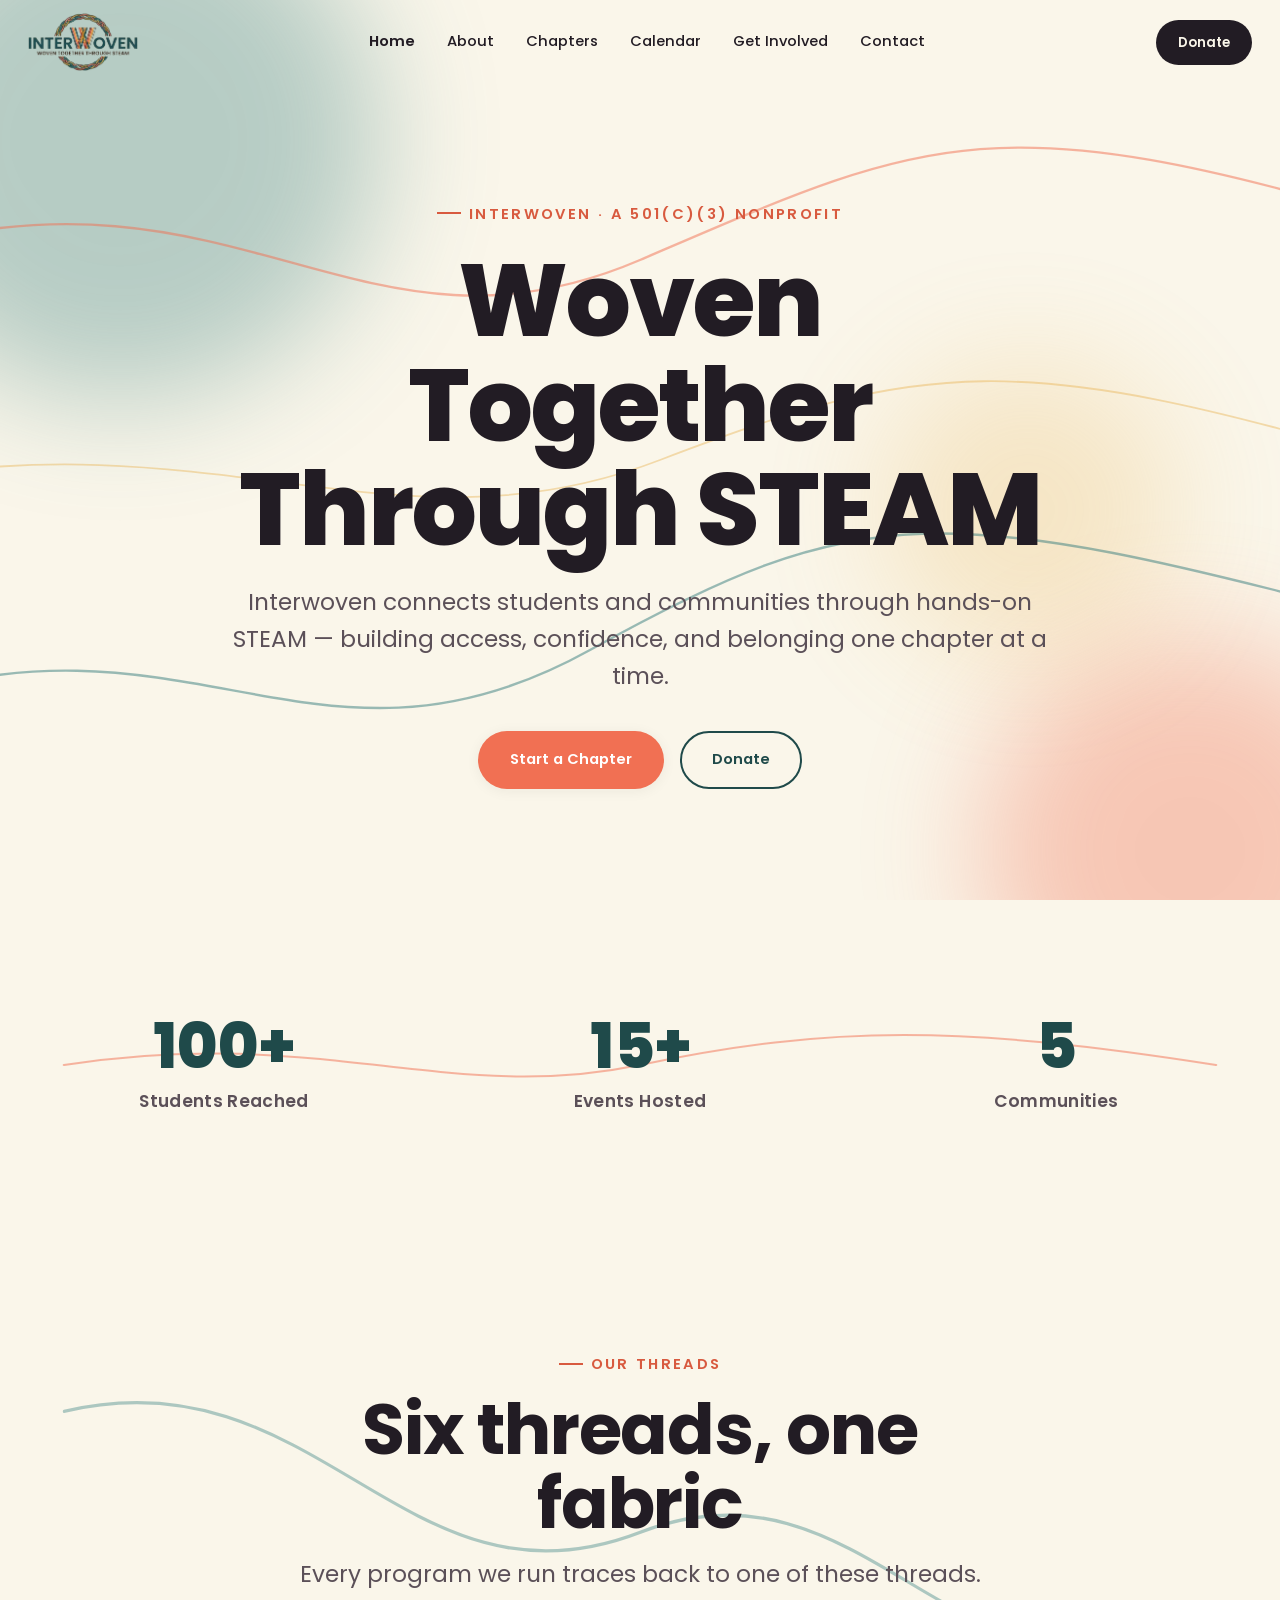
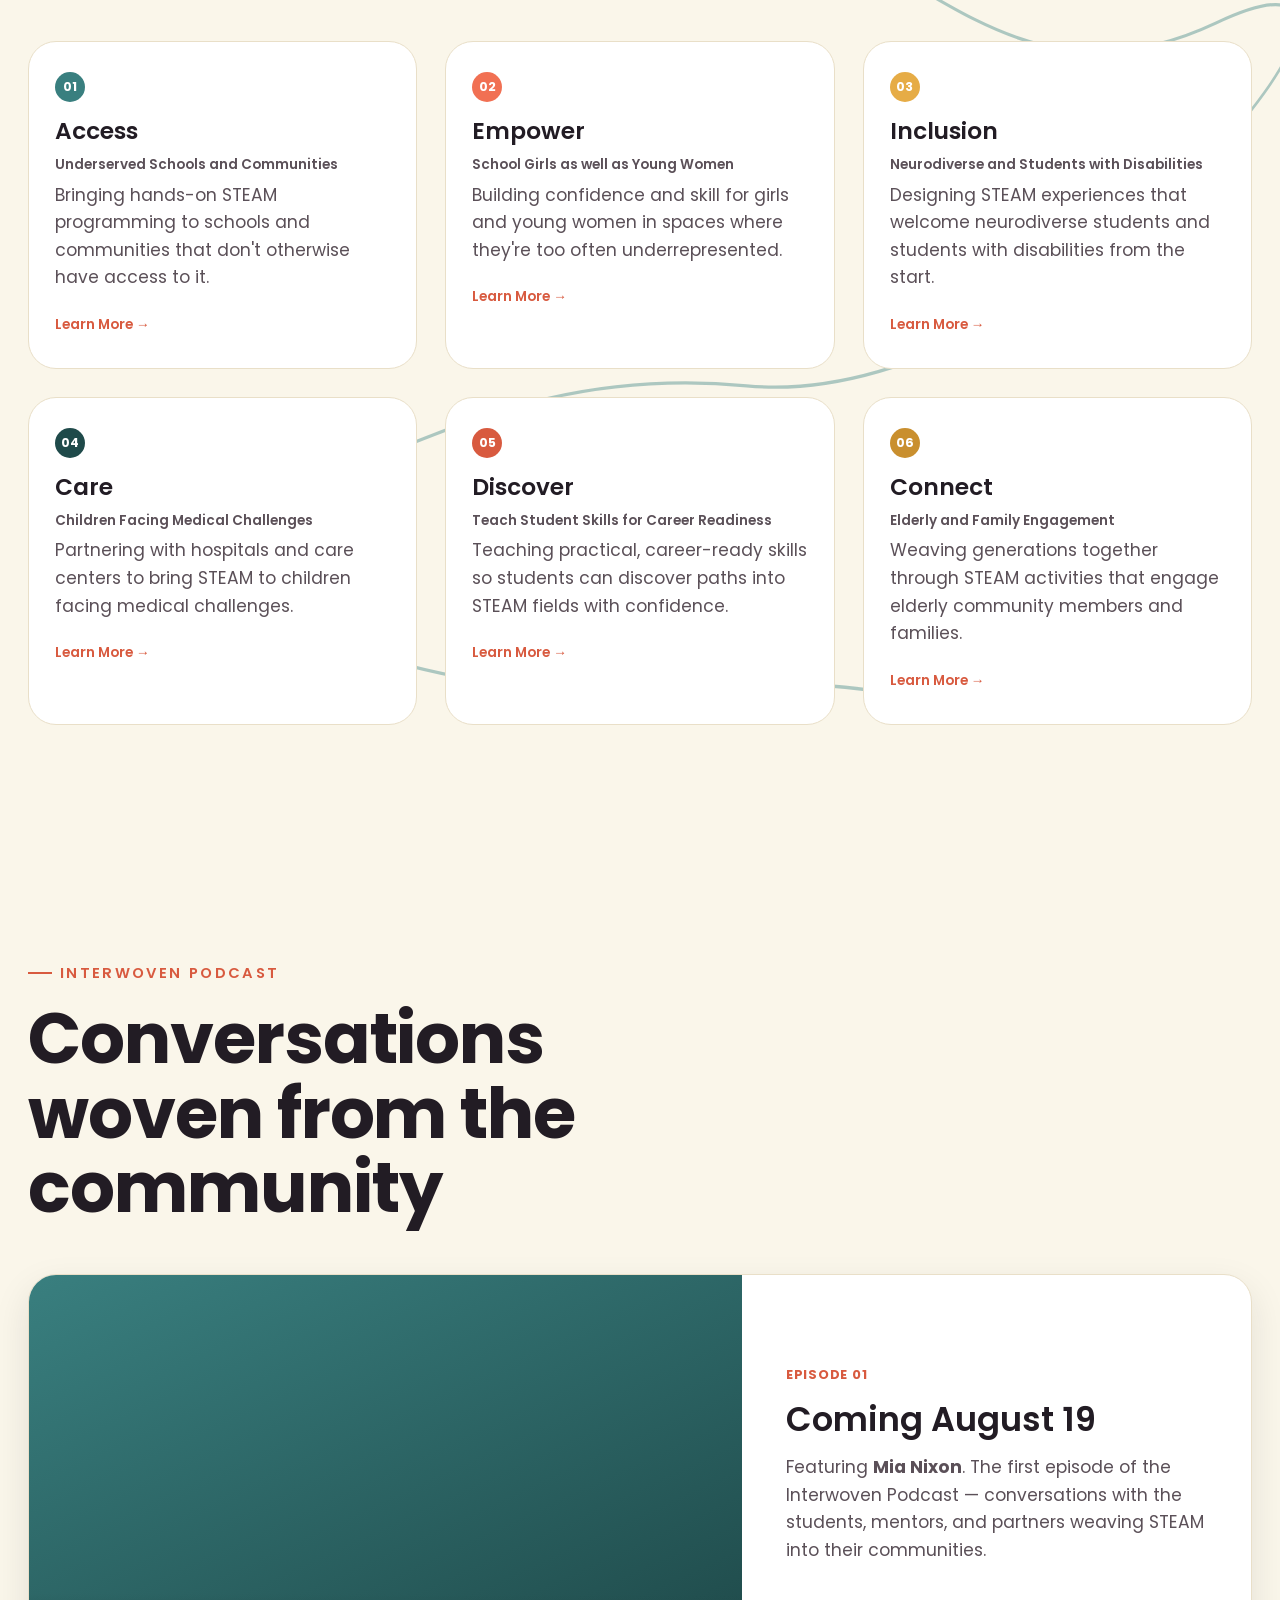
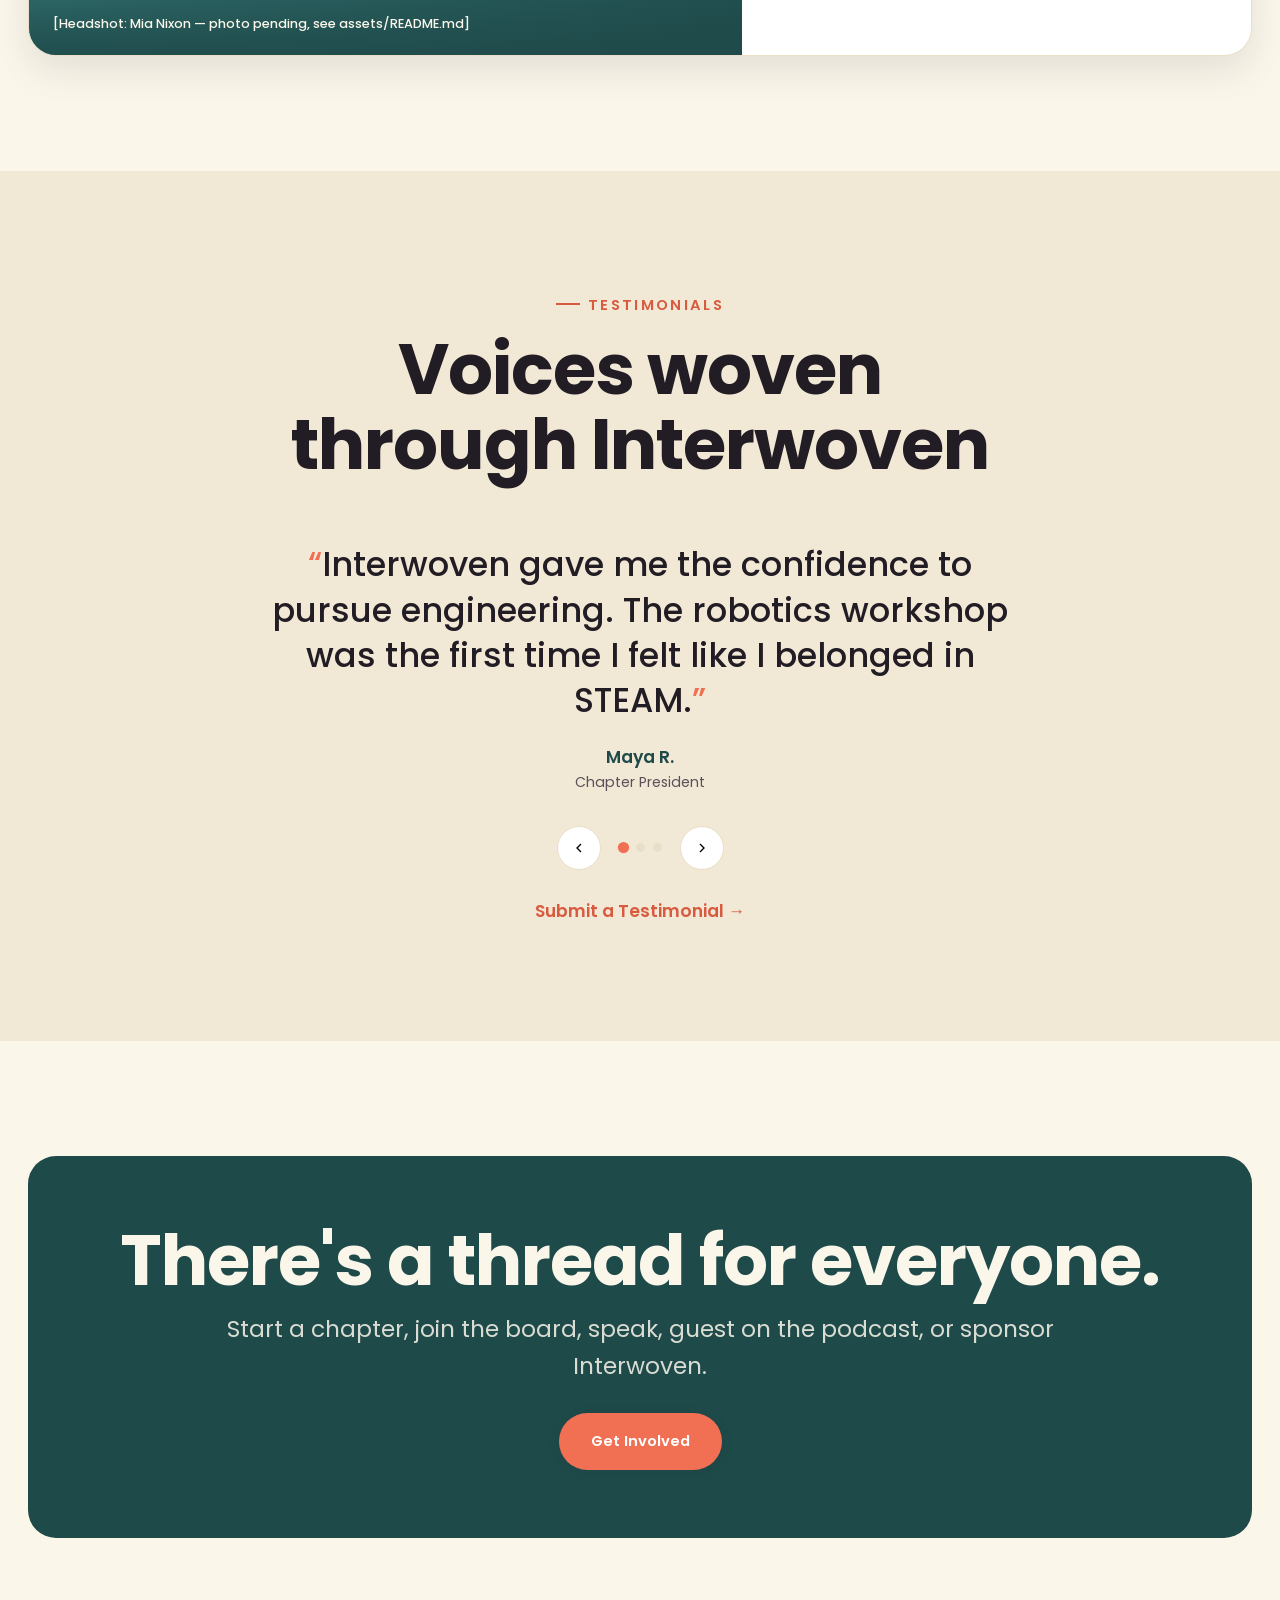
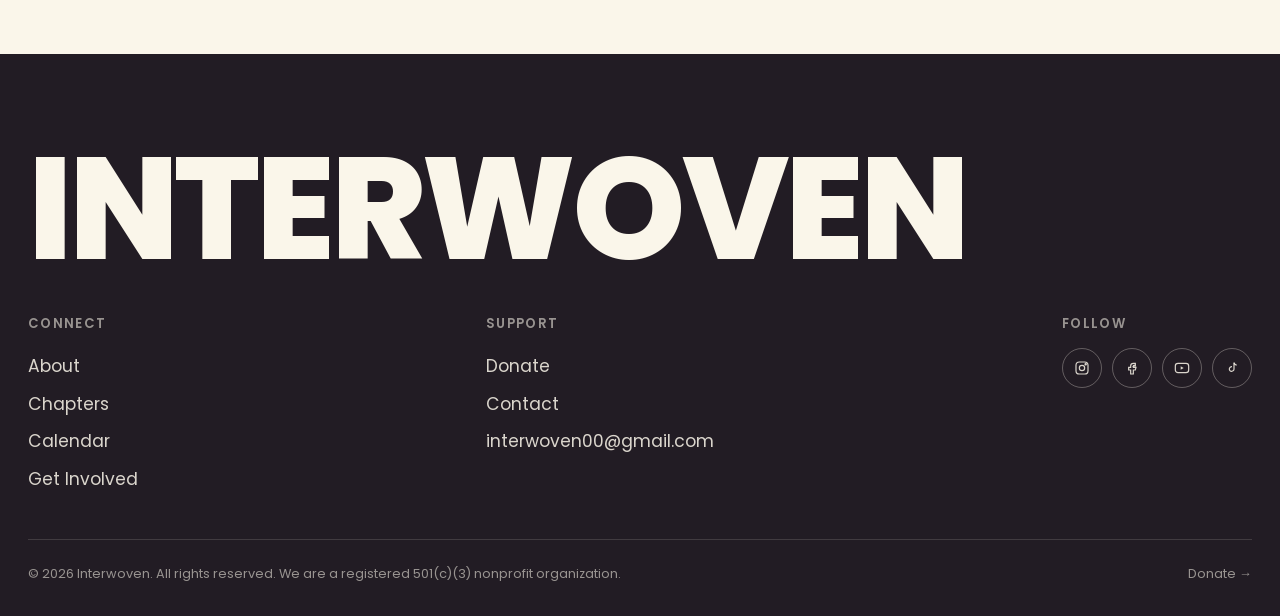
==== index.html @ 82336f8d "Remove newsletter popup, contact form, and podcast Get Notified button" ====
<!doctype html>
<html lang="en">
<head>
<meta charset="UTF-8">
<meta name="viewport" content="width=device-width, initial-scale=1">
<title>Interwoven — Woven Together Through STEAM</title>
<meta name="description" content="Interwoven is a 501(c)(3) nonprofit connecting students and communities through STEAM — access, empowerment, inclusion, care, discovery, and connection.">
<meta property="og:title" content="Interwoven — Woven Together Through STEAM">
<meta property="og:description" content="A 501(c)(3) nonprofit connecting students and communities through STEAM.">
<meta property="og:type" content="website">
<link rel="preconnect" href="https://fonts.googleapis.com">
<link rel="preconnect" href="https://fonts.gstatic.com" crossorigin>
<link href="https://fonts.googleapis.com/css2?family=Poppins:wght@400;500;600;700;800&display=swap" rel="stylesheet">
<link rel="stylesheet" href="css/styles.css">
</head>
<body>
<a class="skip-link" href="#main">Skip to main content</a>

<!-- Page transition sweep overlay -->
<div class="page-sweep" id="page-sweep" aria-hidden="true">
  <span class="band"></span><span class="band"></span><span class="band"></span>
</div>

<!-- ============ HEADER ============ -->
<header class="site-header">
  <div class="header-inner">
    <a href="index.html" class="brand" aria-label="Interwoven home">
      <img src="assets/logo-full-sm.png" alt="Interwoven — Woven Together Through STEAM" height="58" width="112">
    </a>
    <nav class="primary-nav" id="primary-nav" aria-label="Primary">
      <a href="index.html">Home</a>
      <a href="about.html">About</a>
      <a href="chapters.html">Chapters</a>
      <a href="calendar.html">Calendar</a>
      <a href="get-involved.html">Get Involved</a>
      <a href="contact.html">Contact</a>
    </nav>
    <div class="header-cta">
      <a href="https://hcb.hackclub.com/donations/start/interwoven" target="_blank" rel="noopener" class="btn btn-donate btn-sm">
        Donate
        <svg class="trace" viewBox="0 0 100 44" preserveAspectRatio="none" aria-hidden="true"><rect x="1" y="1" width="98" height="42" rx="21"/></svg>
      </a>
      <button class="nav-toggle" aria-label="Toggle menu" aria-expanded="false" aria-controls="primary-nav">
        <span></span><span></span><span></span>
      </button>
    </div>
  </div>
</header>

<main id="main">

  <!-- ============ HERO ============ -->
  <section class="hero">
    <div class="hero-shapes" aria-hidden="true">
      <span class="hero-blob" style="width:520px; height:520px; top:-120px; left:-140px; background:var(--teal);"></span>
      <span class="hero-blob" style="width:420px; height:420px; bottom:-160px; right:-120px; background:var(--coral);"></span>
      <span class="hero-blob" style="width:300px; height:300px; top:40%; right:8%; background:var(--amber); opacity:0.22;"></span>
      <svg class="thread-canvas" viewBox="0 0 1400 900" preserveAspectRatio="xMidYMid slice" aria-hidden="true">
        <path class="thread-path t1" d="M -50 700 C 250 600, 380 800, 650 650 S 1000 500, 1450 620" stroke-width="2.4" opacity="0.5"/>
        <path class="thread-path t2" d="M -50 250 C 300 150, 420 380, 700 260 S 1050 100, 1450 220" stroke-width="2.4" opacity="0.5"/>
        <path class="thread-path t3" d="M -50 480 C 280 420, 460 560, 720 460 S 1080 350, 1450 460" stroke-width="1.8" opacity="0.4"/>
      </svg>
    </div>
    <div class="hero-inner">
      <span class="eyebrow">Interwoven &middot; a 501(c)(3) nonprofit</span>
      <h1>Woven Together<br>Through STEAM</h1>
      <p class="lede">Interwoven connects students and communities through hands-on STEAM — building access, confidence, and belonging one chapter at a time.</p>
      <div class="hero-actions">
        <a href="get-involved.html#start-a-chapter" class="btn btn-primary">
          Start a Chapter
          <svg class="trace" viewBox="0 0 160 54" preserveAspectRatio="none" aria-hidden="true"><rect x="1" y="1" width="158" height="52" rx="26"/></svg>
        </a>
        <a href="https://hcb.hackclub.com/donations/start/interwoven" target="_blank" rel="noopener" class="btn btn-secondary">
          Donate
          <svg class="trace" viewBox="0 0 120 54" preserveAspectRatio="none" aria-hidden="true"><rect x="1" y="1" width="118" height="52" rx="26"/></svg>
        </a>
      </div>
    </div>
  </section>

  <!-- ============ IMPACT ============ -->
  <section class="section impact">
    <div class="wrap">
      <svg class="impact-thread" viewBox="0 0 1000 80" preserveAspectRatio="none" aria-hidden="true">
        <path class="thread-path t2" d="M50 40 C 250 0, 350 80, 500 40 S 750 0, 950 40" stroke-width="2" opacity="0.5"/>
      </svg>
      <div class="impact-row">
        <div class="impact-item" data-reveal>
          <div class="impact-number" data-target="100" data-suffix="+">0</div>
          <div class="impact-label">Students Reached</div>
        </div>
        <div class="impact-item" data-reveal style="transition-delay:80ms">
          <div class="impact-number" data-target="15" data-suffix="+">0</div>
          <div class="impact-label">Events Hosted</div>
        </div>
        <div class="impact-item" data-reveal style="transition-delay:160ms">
          <div class="impact-number" data-target="5" data-suffix="">0</div>
          <div class="impact-label">Communities</div>
        </div>
      </div>
    </div>
  </section>

  <!-- ============ OUR THREADS ============ -->
  <section class="section threads-wrap" data-thread-zone>
    <svg class="thread-canvas simplify-mobile" viewBox="0 0 1200 800" preserveAspectRatio="none" aria-hidden="true">
      <g>
        <path class="thread-path t1" d="M 60 120 C 300 80, 380 260, 600 200 S 900 340, 1140 260 S 1000 520, 700 500 S 300 620, 90 560 S 260 720, 600 700 S 950 760, 1140 700" stroke-width="2.2" opacity="0.4"/>
      </g>
      <g class="glow-layer">
        <path class="thread-path t1" d="M 60 120 C 300 80, 380 260, 600 200 S 900 340, 1140 260 S 1000 520, 700 500 S 300 620, 90 560 S 260 720, 600 700 S 950 760, 1140 700"/>
      </g>
    </svg>
    <div class="wrap">
      <div class="section-head center" data-reveal>
        <span class="eyebrow center">Our Threads</span>
        <h2 style="margin-top:16px;">Six threads, one fabric</h2>
        <p class="lede" style="margin:14px auto 0;">Every program we run traces back to one of these threads.</p>
      </div>
      <div class="threads-track" id="threads-track"></div>
    </div>
  </section>

  <!-- ============ PODCAST ============ -->
  <section class="section">
    <div class="wrap">
      <div class="section-head" data-reveal>
        <span class="eyebrow">Interwoven Podcast</span>
        <h2 style="margin-top:16px;">Conversations woven from the community</h2>
      </div>
      <div class="podcast-card" data-reveal>
        <div class="podcast-media">
          <span class="placeholder-label">[Headshot: Mia Nixon — photo pending, see assets/README.md]</span>
        </div>
        <div class="podcast-info">
          <span class="podcast-ep">Episode 01</span>
          <h3 class="h3">Coming August 19</h3>
          <p class="text-soft">Featuring <strong>Mia Nixon</strong>. The first episode of the Interwoven Podcast — conversations with the students, mentors, and partners weaving STEAM into their communities.</p>
        </div>
      </div>
    </div>
  </section>

  <!-- ============ TESTIMONIALS ============ -->
  <section class="section" style="background:var(--cream-deep);">
    <div class="wrap">
      <div class="section-head center" data-reveal>
        <span class="eyebrow center">Testimonials</span>
        <h2 style="margin-top:16px;">Voices woven through Interwoven</h2>
      </div>
      <div class="testi-wrap" data-reveal>
        <div class="testi-track" id="testi-track"></div>
        <div class="testi-controls">
          <button class="icon-btn" id="testi-prev" aria-label="Previous testimonial">
            <svg width="16" height="16" viewBox="0 0 24 24" fill="none" stroke="currentColor" stroke-width="2"><path d="M15 18l-6-6 6-6"/></svg>
          </button>
          <div class="testi-dots" id="testi-dots"></div>
          <button class="icon-btn" id="testi-next" aria-label="Next testimonial">
            <svg width="16" height="16" viewBox="0 0 24 24" fill="none" stroke="currentColor" stroke-width="2"><path d="M9 6l6 6-6 6"/></svg>
          </button>
        </div>
        <div class="center" style="margin-top:28px;">
          <a href="https://docs.google.com/forms/d/e/1FAIpQLSdlzuGEMZyl0Soln49NUGuyghEat1pG2mNFzI-nNW1-fVq3lQ/viewform?usp=publish-editor" target="_blank" rel="noopener" class="thread-link" style="font-weight:600; color:var(--coral-deep);">
            Submit a Testimonial →
          </a>
        </div>
      </div>
    </div>
  </section>

  <!-- ============ CTA ============ -->
  <section class="section">
    <div class="wrap">
      <div class="cta-band" data-reveal>
        <h2>There's a thread for everyone.</h2>
        <p class="lede" style="margin:12px auto 28px;">Start a chapter, join the board, speak, guest on the podcast, or sponsor Interwoven.</p>
        <div class="hero-actions">
          <a href="get-involved.html" class="btn btn-primary">
            Get Involved
            <svg class="trace" viewBox="0 0 170 54" preserveAspectRatio="none" aria-hidden="true"><rect x="1" y="1" width="168" height="52" rx="26"/></svg>
          </a>
        </div>
      </div>
    </div>
  </section>

</main>

<footer class="site-footer">
  <div class="wrap">
    <div class="footer-word">INTERWOVEN</div>
    <div class="footer-row">
      <div class="footer-col">
        <h4>Connect</h4>
        <a href="about.html">About</a>
        <a href="chapters.html">Chapters</a>
        <a href="calendar.html">Calendar</a>
        <a href="get-involved.html">Get Involved</a>
      </div>
      <div class="footer-col">
        <h4>Support</h4>
        <a href="https://hcb.hackclub.com/donations/start/interwoven" target="_blank" rel="noopener">Donate</a>
        <a href="contact.html">Contact</a>
        <a href="mailto:interwoven00@gmail.com">interwoven00@gmail.com</a>
      </div>
      <div class="footer-col">
        <h4>Follow</h4>
        <div class="social-row">
          <a href="https://instagram.com/interwoven0" target="_blank" rel="noopener" aria-label="Instagram"><svg width="16" height="16" viewBox="0 0 24 24" fill="none" stroke="currentColor" stroke-width="1.8"><rect x="3" y="3" width="18" height="18" rx="5"/><circle cx="12" cy="12" r="4"/><circle cx="17.5" cy="6.5" r="1"/></svg></a>
          <a href="https://facebook.com/interwoven0" target="_blank" rel="noopener" aria-label="Facebook"><svg width="16" height="16" viewBox="0 0 24 24" fill="none" stroke="currentColor" stroke-width="1.8"><path d="M14 9h3V5h-3a4 4 0 0 0-4 4v2H7v4h3v6h4v-6h3l1-4h-4V9a1 1 0 0 1 1-1z"/></svg></a>
          <a href="https://www.youtube.com/@Interwoven-steam" target="_blank" rel="noopener" aria-label="YouTube"><svg width="16" height="16" viewBox="0 0 24 24" fill="none" stroke="currentColor" stroke-width="1.8"><rect x="2" y="5" width="20" height="14" rx="4"/><path d="M10 9.5v5l4.5-2.5z" fill="currentColor" stroke="none"/></svg></a>
          <a href="https://www.tiktok.com/@interwoven6" target="_blank" rel="noopener" aria-label="TikTok"><svg width="16" height="16" viewBox="0 0 24 24" fill="none" stroke="currentColor" stroke-width="1.8"><path d="M15 4v9.5a3.5 3.5 0 1 1-3-3.46"/><path d="M15 4c.3 2 1.6 3.4 4 3.7"/></svg></a>
        </div>
      </div>
    </div>
    <div class="footer-bottom">
      <span>&copy; <span data-year></span> Interwoven. All rights reserved. We are a registered 501(c)(3) nonprofit organization.</span>
      <a href="https://hcb.hackclub.com/donations/start/interwoven" target="_blank" rel="noopener">Donate →</a>
    </div>
  </div>
</footer>

<script src="data/threads.js"></script>
<script src="data/testimonials.js"></script>
<script src="js/main.js"></script>
<script src="js/home.js"></script>
</body>
</html>
---- css/styles.css ----
/* =========================================================
   INTERWOVEN — DESIGN SYSTEM
   "Woven Together Through STEAM"
   Palette matched directly to the official logo (teal / coral /
   amber / cream) — see /assets/logo-full.png.
   ========================================================= */

:root{
  /* ---- Brand (sampled from the real logo / brand guidelines) ---- */
  --cream:        #FAF6EA;
  --cream-deep:   #F1E9D6;
  --coral:        #F17053;
  --coral-deep:   #D85A3F;
  --amber:        #E6AC46;
  --amber-deep:   #C98F2E;
  --teal:         #397F7F;
  --teal-deep:    #1F4A4A;

  /* near-black warm plum ink — nods to "dark plum typography" while
     staying rooted in the real brand's warm neutrals */
  --ink:          #221C24;
  --ink-soft:     #5B5058;
  --white:        #FFFFFF;

  /* semantic */
  --bg:           var(--cream);
  --surface:      var(--white);
  --text:         var(--ink);
  --text-soft:    var(--ink-soft);
  --border:       #E9DFC8;

  /* thread colors, in draw order */
  --thread-1: var(--teal);
  --thread-2: var(--coral);
  --thread-3: var(--amber);

  /* type */
  --font-display: 'Poppins', -apple-system, BlinkMacSystemFont, 'Segoe UI', sans-serif;
  --font-body:    'Poppins', -apple-system, BlinkMacSystemFont, 'Segoe UI', sans-serif;

  --step--1: clamp(0.85rem, 0.82rem + 0.15vw, 0.92rem);
  --step-0:  clamp(1rem, 0.96rem + 0.2vw, 1.08rem);
  --step-1:  clamp(1.2rem, 1.1rem + 0.5vw, 1.45rem);
  --step-2:  clamp(1.55rem, 1.35rem + 1vw, 2.1rem);
  --step-3:  clamp(2rem, 1.6rem + 2vw, 3rem);
  --step-4:  clamp(2.6rem, 1.9rem + 3.4vw, 4.4rem);
  --step-5:  clamp(3.2rem, 2rem + 5.6vw, 6.4rem);

  --r-sm: 12px;
  --r-md: 20px;
  --r-lg: 28px;
  --r-pill: 999px;

  --shadow-sm: 0 2px 14px rgba(34,28,36,0.06);
  --shadow-md: 0 14px 36px rgba(34,28,36,0.10);
  --shadow-lg: 0 24px 60px rgba(34,28,36,0.16);

  --ease: cubic-bezier(.22,.68,0,1);
  --dur-fast: 180ms;
  --dur: 360ms;
  --dur-slow: 700ms;

  --header-h: 84px;
}

@media (prefers-reduced-motion: reduce){
  *, *::before, *::after{
    animation-duration: 0.001ms !important;
    animation-iteration-count: 1 !important;
    transition-duration: 0.001ms !important;
    scroll-behavior: auto !important;
  }
}

/* ---------- Reset ---------- */
*, *::before, *::after{ box-sizing: border-box; }
html{ scroll-behavior: smooth; scroll-padding-top: calc(var(--header-h) + 18px); }
body{
  margin: 0;
  background: var(--bg);
  color: var(--text);
  font-family: var(--font-body);
  font-size: var(--step-0);
  line-height: 1.6;
  -webkit-font-smoothing: antialiased;
  overflow-x: hidden;
}
img{ max-width: 100%; display: block; }
ul, ol{ margin: 0; padding: 0; list-style: none; }
a{ color: inherit; text-decoration: none; }
button{ font-family: inherit; cursor: pointer; }
input, select, textarea{ font-family: inherit; font-size: inherit; }
h1,h2,h3,h4,h5,p,figure{ margin: 0; }

:focus-visible{ outline: 3px solid var(--teal); outline-offset: 3px; border-radius: 4px; }
.skip-link{
  position: absolute; left: 12px; top: -60px;
  background: var(--ink); color: var(--cream);
  padding: 10px 16px; border-radius: var(--r-sm);
  z-index: 999; transition: top var(--dur-fast) var(--ease);
}
.skip-link:focus{ top: 12px; }

/* ---------- Layout ---------- */
.wrap{ width: 100%; max-width: 1280px; margin-inline: auto; padding-inline: 28px; }
.section{ padding: clamp(64px, 9vw, 128px) 0; position: relative; }
.section-tight{ padding: clamp(32px, 5vw, 56px) 0; position: relative; }

.grid{ display: grid; gap: 28px; }
.grid-2{ grid-template-columns: repeat(2, 1fr); }
.grid-3{ grid-template-columns: repeat(3, 1fr); }
@media (max-width: 900px){ .grid-3{ grid-template-columns: repeat(2, 1fr); } }
@media (max-width: 640px){ .grid-2, .grid-3{ grid-template-columns: 1fr; } }

.eyebrow{
  display: inline-flex; align-items: flex-start; gap: 8px;
  font-size: var(--step--1); font-weight: 600; letter-spacing: 0.16em;
  text-transform: uppercase; color: var(--coral-deep);
  text-align: left;
}
.eyebrow::before{ content:""; width: 24px; height: 2px; background: currentColor; margin-top: 0.65em; flex-shrink: 0; }
.eyebrow.center{ justify-content: center; }

h1,.h1{ font-family: var(--font-display); font-weight: 800; font-size: var(--step-5); line-height: 1.02; letter-spacing: -0.02em; color: var(--ink); }
h2,.h2{ font-family: var(--font-display); font-weight: 700; font-size: var(--step-4); line-height: 1.06; letter-spacing: -0.015em; }
h3,.h3{ font-family: var(--font-display); font-weight: 600; font-size: var(--step-2); line-height: 1.2; }
h4,.h4{ font-family: var(--font-display); font-weight: 600; font-size: var(--step-1); }
.lede{ font-size: var(--step-1); color: var(--text-soft); max-width: 62ch; }
.text-soft{ color: var(--text-soft); }
.center{ text-align: center; }
.section-head{ max-width: 720px; margin-bottom: 48px; }
.section-head.center{ margin-inline: auto; }

/* ---------- Buttons (with thread-trace hover) ---------- */
.btn{
  position: relative;
  display: inline-flex; align-items: center; justify-content: center; gap: 10px;
  font-family: var(--font-display); font-weight: 600; font-size: var(--step--1);
  padding: 15px 30px; border-radius: var(--r-pill);
  border: 2px solid transparent;
  transition: transform var(--dur-fast) var(--ease), box-shadow var(--dur-fast) var(--ease), background var(--dur-fast) var(--ease), color var(--dur-fast) var(--ease);
  isolation: isolate;
  overflow: visible;
}
.btn:hover{ transform: translateY(-2px); }
.btn svg.trace{
  position: absolute; inset: -6px; width: calc(100% + 12px); height: calc(100% + 12px);
  pointer-events: none; z-index: -1;
}
.btn svg.trace rect{
  fill: none; stroke-width: 2;
  /* dasharray must exceed the longest button's rect perimeter so the
     whole outline sits in a single dash (visible) / gap (hidden) run */
  stroke-dasharray: 520; stroke-dashoffset: 520;
  transition: stroke-dashoffset var(--dur-slow) var(--ease);
}
.btn:hover svg.trace rect{ stroke-dashoffset: 0; }

.btn-primary{ background: var(--coral); color: var(--white); box-shadow: var(--shadow-sm); }
.btn-primary:hover{ background: var(--coral-deep); box-shadow: var(--shadow-md); }
.btn-primary svg.trace rect{ stroke: var(--amber); }

.btn-secondary{ background: transparent; color: var(--teal-deep); border-color: var(--teal-deep); }
.btn-secondary:hover{ background: var(--teal-deep); color: var(--cream); }
.btn-secondary svg.trace rect{ stroke: var(--coral); }

.btn-donate{ background: var(--ink); color: var(--cream); }
.btn-donate:hover{ background: #0f0c10; box-shadow: var(--shadow-md); }
.btn-donate svg.trace rect{ stroke: var(--amber); }

.btn-ghost{ background: transparent; color: var(--ink); border-color: var(--ink); }
.btn-ghost:hover{ background: var(--ink); color: var(--cream); }
.btn-sm{ padding: 10px 20px; font-size: 0.82rem; }

/* ---------- Header / Nav ---------- */
.site-header{
  position: fixed; top: 0; left: 0; right: 0; z-index: 200;
  height: var(--header-h);
  display: flex; align-items: center;
  background: transparent;
  transition: background var(--dur) var(--ease), box-shadow var(--dur) var(--ease), backdrop-filter var(--dur) var(--ease);
}
.site-header.is-solid{
  background: rgba(250,246,234,0.92);
  backdrop-filter: blur(10px);
  box-shadow: var(--shadow-sm);
}
.header-inner{
  width: 100%; max-width: 1280px; margin-inline: auto; padding-inline: 28px;
  display: flex; align-items: center; justify-content: space-between; gap: 24px;
}
.brand{ display: flex; align-items: center; gap: 12px; }
.brand img{ height: 58px; width: auto; }
.brand .brand-word{ display: none; }
@media (max-width: 480px){ .brand img{ height: 46px; } }

.primary-nav{ display: flex; align-items: center; gap: 2px; }
.primary-nav a{
  position: relative;
  font-size: 0.92rem; font-weight: 500; padding: 10px 15px; border-radius: var(--r-pill);
  color: var(--ink); transition: color var(--dur-fast) var(--ease), background var(--dur-fast) var(--ease);
}
.site-header:not(.is-solid) .primary-nav a{ color: var(--ink); }
.primary-nav a:hover{ background: rgba(34,28,36,0.06); color: var(--coral-deep); }
.primary-nav a[aria-current="page"]{ color: var(--coral-deep); font-weight: 600; }
.header-cta{ display: flex; align-items: center; gap: 10px; }

.nav-toggle{
  display: none; width: 46px; height: 46px; border-radius: var(--r-sm);
  border: 1.5px solid var(--ink); background: transparent;
  align-items: center; justify-content: center; flex-direction: column; gap: 5px;
}
.nav-toggle span{ width: 20px; height: 2px; background: var(--ink); border-radius: 2px; transition: transform var(--dur) var(--ease), opacity var(--dur) var(--ease); }
.nav-toggle[aria-expanded="true"] span:nth-child(1){ transform: translateY(7px) rotate(45deg); }
.nav-toggle[aria-expanded="true"] span:nth-child(2){ opacity: 0; }
.nav-toggle[aria-expanded="true"] span:nth-child(3){ transform: translateY(-7px) rotate(-45deg); }

@media (max-width: 980px){
  .primary-nav{
    position: fixed; inset: var(--header-h) 0 0 0; background: var(--cream);
    flex-direction: column; align-items: stretch; padding: 10px 20px;
    transform: translateY(-14px); opacity: 0; visibility: hidden;
    transition: opacity var(--dur) var(--ease), transform var(--dur) var(--ease), visibility var(--dur);
    overflow-y: auto;
  }
  .primary-nav.is-open{ opacity: 1; transform: translateY(0); visibility: visible; }
  .primary-nav a{ padding: 18px 6px; font-size: 1.15rem; border-bottom: 1px solid var(--border); border-radius: 0; }
  .header-cta .btn-secondary{ display: none; }
  .nav-toggle{ display: inline-flex; }
}

/* ---------- Thread system ---------- */
.thread-canvas{ position: absolute; inset: 0; width: 100%; height: 100%; overflow: visible; pointer-events: none; }
.thread-path{ fill: none; stroke-linecap: round; stroke-linejoin: round; }
.thread-path.t1{ stroke: var(--thread-1); }
.thread-path.t2{ stroke: var(--thread-2); }
.thread-path.t3{ stroke: var(--thread-3); }

.thread-node{
  fill: var(--cream); stroke-width: 3; transition: r var(--dur) var(--ease), fill var(--dur) var(--ease);
}

@media (max-width: 720px){
  .thread-canvas.simplify-mobile{ display: none; }
}

/* Cursor-reactive glow: a brighter duplicate of the thread, revealed
   only within a soft radius around the pointer via CSS mask. */
.glow-layer{
  opacity: 0;
  transition: opacity var(--dur) var(--ease);
  -webkit-mask-image: radial-gradient(140px at var(--mx, 50%) var(--my, 50%), black 0%, transparent 72%);
  mask-image: radial-gradient(140px at var(--mx, 50%) var(--my, 50%), black 0%, transparent 72%);
}
.glow-layer .thread-path{ stroke-width: 5; filter: brightness(1.25); }

/* ---------- Hero ---------- */
.hero{
  position: relative;
  min-height: 100svh;
  display: flex; align-items: center; justify-content: center;
  padding-top: var(--header-h);
  overflow: hidden;
  text-align: center;
}
.hero-inner{ position: relative; z-index: 2; max-width: 900px; margin-inline: auto; padding: 40px 28px; }
.hero .eyebrow{ justify-content: center; margin-bottom: 22px; text-align: center; }
.hero h1{ margin-bottom: 22px; }
.hero .lede{ margin: 0 auto 36px; }
.hero-actions{ display: flex; gap: 16px; justify-content: center; flex-wrap: wrap; }
.hero-shapes{ position: absolute; inset: 0; z-index: 1; }
.hero-blob{
  position: absolute; border-radius: 50%; filter: blur(60px); opacity: 0.35;
}

/* ---------- Impact counters ---------- */
.impact{ position: relative; }
.impact-row{
  display: grid; grid-template-columns: repeat(3, 1fr); gap: 24px;
  position: relative; z-index: 2;
}
@media (max-width: 720px){ .impact-row{ grid-template-columns: 1fr; gap: 44px; } }
.impact-item{ text-align: center; }
.impact-number{
  font-family: var(--font-display); font-weight: 800; font-size: clamp(2.6rem, 3vw + 1.5rem, 4.6rem);
  color: var(--teal-deep); line-height: 1;
}
.impact-label{ margin-top: 10px; font-weight: 600; color: var(--text-soft); letter-spacing: 0.02em; }
.impact-thread{ position: absolute; top: 50%; left: 0; width: 100%; height: 80px; transform: translateY(-50%); z-index: 1; }

/* ---------- Our Threads ---------- */
.threads-wrap{ position: relative; }
.threads-track{ position: relative; z-index: 2; display: grid; gap: 28px; grid-template-columns: repeat(3, 1fr); }
@media (max-width: 900px){ .threads-track{ grid-template-columns: repeat(2, 1fr); } }
@media (max-width: 620px){ .threads-track{ grid-template-columns: 1fr; } }
.thread-card{
  position: relative;
  background: var(--surface); border-radius: var(--r-lg); padding: 30px 26px;
  border: 1px solid var(--border);
  transition: transform var(--dur) var(--ease), box-shadow var(--dur) var(--ease);
}
.thread-card:hover, .thread-card:focus-within{
  transform: translateY(-8px) scale(1.02);
  box-shadow: var(--shadow-lg);
}
.thread-card .num{
  font-family: var(--font-display); font-weight: 700; font-size: 0.78rem;
  color: var(--white); background: var(--teal); width: 30px; height: 30px; border-radius: 50%;
  display: inline-flex; align-items: center; justify-content: center; margin-bottom: 16px;
}
.thread-card:nth-child(2) .num{ background: var(--coral); }
.thread-card:nth-child(3) .num{ background: var(--amber); }
.thread-card:nth-child(4) .num{ background: var(--teal-deep); }
.thread-card:nth-child(5) .num{ background: var(--coral-deep); }
.thread-card:nth-child(6) .num{ background: var(--amber-deep); }
.thread-card h3{ margin-bottom: 8px; }
.thread-card p{ color: var(--text-soft); margin-bottom: 18px; }
.thread-card .learn-more{
  font-weight: 600; font-size: 0.86rem; color: var(--coral-deep);
  display: inline-flex; align-items: center; gap: 6px;
  transition: gap var(--dur-fast) var(--ease);
}
.thread-card:hover .learn-more{ gap: 10px; }

/* ---------- Podcast (editorial, image-dominant) ---------- */
.podcast-card{
  display: grid; grid-template-columns: 1.4fr 1fr;
  background: var(--surface); border-radius: var(--r-lg); overflow: hidden;
  border: 1px solid var(--border); box-shadow: var(--shadow-md);
}
@media (max-width: 820px){ .podcast-card{ grid-template-columns: 1fr; } }
.podcast-media{
  position: relative; min-height: 380px;
  background: linear-gradient(155deg, var(--teal) 0%, var(--teal-deep) 100%);
  display: flex; align-items: flex-end;
}
.podcast-media .placeholder-label{
  padding: 20px 24px; color: var(--cream); font-size: 0.8rem; font-weight: 500;
  background: linear-gradient(to top, rgba(31,74,74,0.85), transparent); width: 100%;
}
.podcast-info{ padding: clamp(28px,4vw,44px); display: flex; flex-direction: column; justify-content: center; gap: 14px; }
.podcast-ep{ font-weight: 700; color: var(--coral-deep); letter-spacing: 0.06em; text-transform: uppercase; font-size: 0.8rem; }

/* ---------- Testimonial thread carousel ---------- */
.testi-wrap{ position: relative; max-width: 760px; margin-inline: auto; }
.testi-track{ position: relative; overflow: hidden; }
.testi-slide{
  display: none; text-align: center; padding: 12px 8px 0;
}
.testi-slide.is-active{ display: block; }
.testi-quote{ font-family: var(--font-display); font-weight: 500; font-size: var(--step-2); line-height: 1.35; color: var(--ink); }
.testi-quote::before{ content: "\201C"; color: var(--coral); }
.testi-quote::after{ content: "\201D"; color: var(--coral); }
.testi-meta{ margin-top: 20px; font-weight: 600; color: var(--teal-deep); }
.testi-role{ color: var(--text-soft); font-size: 0.88rem; }
.testi-controls{ display: flex; align-items: center; justify-content: center; gap: 18px; margin-top: 32px; }
.testi-dots{ display: flex; gap: 8px; }
.testi-dots button{
  width: 9px; height: 9px; border-radius: 50%; background: var(--border); border: none; padding: 0;
  transition: background var(--dur-fast) var(--ease), transform var(--dur-fast) var(--ease);
}
.testi-dots button[aria-current="true"]{ background: var(--coral); transform: scale(1.25); }
.icon-btn{
  width: 44px; height: 44px; border-radius: 50%; border: 1.5px solid var(--border);
  background: var(--surface); display: flex; align-items: center; justify-content: center;
  transition: border-color var(--dur-fast) var(--ease), background var(--dur-fast) var(--ease);
}
.icon-btn:hover{ border-color: var(--teal-deep); background: var(--cream-deep); }

/* ---------- Page transition sweep ---------- */
.page-sweep{
  position: fixed; inset: 0; z-index: 900; pointer-events: none;
  display: flex;
}
.page-sweep .band{ flex: 1; background: var(--teal); transform: scaleY(0); transform-origin: bottom; }
.page-sweep .band:nth-child(2){ background: var(--coral); }
.page-sweep .band:nth-child(3){ background: var(--amber); }
.page-sweep.is-active .band{ animation: sweepUp 620ms var(--ease) forwards; }
.page-sweep.is-active .band:nth-child(2){ animation-delay: 40ms; }
.page-sweep.is-active .band:nth-child(3){ animation-delay: 80ms; }
@keyframes sweepUp{
  0%{ transform: scaleY(0); transform-origin: bottom; }
  50%{ transform: scaleY(1); transform-origin: bottom; }
  50.01%{ transform-origin: top; }
  100%{ transform: scaleY(0); transform-origin: top; }
}
@media (prefers-reduced-motion: reduce){
  .page-sweep{ display: none; }
}

/* ---------- Scroll reveal ---------- */
[data-reveal]{ opacity: 0; transform: translateY(26px); transition: opacity var(--dur-slow) var(--ease), transform var(--dur-slow) var(--ease); }
[data-reveal].is-visible{ opacity: 1; transform: translateY(0); }

/* ---------- CTA band ---------- */
.cta-band{
  background: var(--teal-deep); color: var(--cream);
  border-radius: var(--r-lg); padding: clamp(40px,6vw,68px);
  text-align: center; position: relative; overflow: hidden;
}
.cta-band h2{ color: var(--cream); }
.cta-band p{ color: rgba(250,246,234,0.85); }

/* ---------- Footer (editorial) ---------- */
.site-footer{ background: var(--ink); color: var(--cream); padding: 90px 0 32px; position: relative; overflow: hidden; }
.footer-word{
  font-family: var(--font-display); font-weight: 800;
  font-size: clamp(3.2rem, 12vw, 9rem);
  letter-spacing: -0.03em;
  line-height: 0.9;
  color: var(--cream);
  margin-bottom: 40px;
}
.footer-row{ display: flex; justify-content: space-between; gap: 32px; flex-wrap: wrap; padding-bottom: 40px; border-bottom: 1px solid rgba(250,246,234,0.14); }
.footer-col h4{ font-size: 0.82rem; text-transform: uppercase; letter-spacing: 0.1em; color: rgba(250,246,234,0.55); margin-bottom: 14px; }
.footer-col a{ display: block; padding: 5px 0; color: rgba(250,246,234,0.85); transition: color var(--dur-fast); }
.footer-col a:hover{ color: var(--amber); }
.social-row{ display: flex; gap: 10px; margin-top: 6px; }
.social-row a{
  width: 40px; height: 40px; border-radius: 50%; border: 1.5px solid rgba(250,246,234,0.3);
  display: flex; align-items: center; justify-content: center;
}
.social-row a:hover{ border-color: var(--amber); background: rgba(230,172,70,0.14); }
.footer-bottom{
  padding-top: 24px; display: flex; justify-content: space-between; flex-wrap: wrap; gap: 10px;
  font-size: 0.8rem; color: rgba(250,246,234,0.55);
}
.footer-bottom a{ color: rgba(250,246,234,0.55); }
.footer-bottom a:hover{ color: var(--cream); }

.visually-hidden{ position: absolute; width: 1px; height: 1px; overflow: hidden; clip: rect(0 0 0 0); white-space: nowrap; }

/* ---------- Split hero (About) ---------- */
.split-hero{ display: grid; grid-template-columns: 1fr 1fr; gap: 0; border-radius: var(--r-lg); overflow: hidden; box-shadow: var(--shadow-md); }
@media (max-width: 820px){ .split-hero{ grid-template-columns: 1fr; } }
.split-block{ padding: clamp(32px,5vw,56px); }
.split-block.story{ background: var(--surface); }
.split-block.mission{ background: var(--teal-deep); color: var(--cream); }
.split-block.mission h3, .split-block.mission p{ color: var(--cream); }
.split-block .eyebrow{ margin-bottom: 14px; }
.split-block.mission .eyebrow{ color: var(--amber); }

/* ---------- Executive board ---------- */
.board-grid{ display: grid; grid-template-columns: repeat(4, 1fr); gap: 22px; }
@media (max-width: 900px){ .board-grid{ grid-template-columns: repeat(2, 1fr); } }
@media (max-width: 560px){ .board-grid{ grid-template-columns: 1fr; } }
.board-card{
  position: relative;
  background: var(--surface); border-radius: var(--r-lg); overflow: hidden;
  border: 1px solid var(--border); cursor: pointer;
  text-align: left; width: 100%; padding: 0;
}
.board-photo{
  aspect-ratio: 1; display: flex; align-items: flex-end;
  background: linear-gradient(155deg, var(--teal) 0%, var(--teal-deep) 100%);
}
.board-photo.tone-coral{ background: linear-gradient(155deg, var(--coral) 0%, var(--coral-deep) 100%); }
.board-photo.tone-amber{ background: linear-gradient(155deg, var(--amber) 0%, var(--amber-deep) 100%); }
.board-photo.tone-ink{ background: linear-gradient(155deg, #4b4038 0%, var(--ink) 100%); }
.board-photo span{ padding: 14px 16px; color: var(--cream); font-size: 0.72rem; background: linear-gradient(to top, rgba(0,0,0,0.4), transparent); width: 100%; }
.board-name{ padding: 16px 18px 4px; font-family: var(--font-display); font-weight: 600; }
.board-detail{
  max-height: 0; overflow: hidden;
  transition: max-height var(--dur) var(--ease);
  padding: 0 18px;
}
.board-card:hover .board-detail, .board-card:focus-visible .board-detail, .board-card[aria-expanded="true"] .board-detail{
  max-height: 120px;
}
.board-detail .inner{ padding-bottom: 16px; font-size: 0.85rem; color: var(--text-soft); }
.board-detail a{ color: var(--teal-deep); font-weight: 600; }
.board-card .toggle-hint{ padding: 0 18px 14px; font-size: 0.72rem; color: var(--text-soft); }

/* ---------- Thread detail sections (About) ---------- */
.thread-detail{
  border-radius: var(--r-lg); padding: clamp(32px,5vw,56px); margin-bottom: 24px;
  scroll-margin-top: calc(var(--header-h) + 24px);
}
.thread-detail:nth-child(6n+1){ background: rgba(57,127,127,0.10); }
.thread-detail:nth-child(6n+2){ background: rgba(241,112,83,0.10); }
.thread-detail:nth-child(6n+3){ background: rgba(230,172,70,0.14); }
.thread-detail:nth-child(6n+4){ background: rgba(31,74,74,0.08); }
.thread-detail:nth-child(6n+5){ background: rgba(216,90,63,0.10); }
.thread-detail:nth-child(6n+6){ background: rgba(201,143,46,0.12); }
.thread-detail .num{
  font-family: var(--font-display); font-weight: 700; font-size: 0.8rem;
  color: var(--white); background: var(--teal); width: 34px; height: 34px; border-radius: 50%;
  display: inline-flex; align-items: center; justify-content: center; margin-bottom: 18px;
}

/* ---------- Chapters map + directory ---------- */
#chapters-map{ height: 520px; border-radius: var(--r-lg); overflow: hidden; border: 1px solid var(--border); box-shadow: var(--shadow-sm); }
.map-fallback{
  height: 520px; border-radius: var(--r-lg); border: 1px dashed var(--border);
  display: flex; align-items: center; justify-content: center; text-align: center; padding: 40px;
  background: var(--surface); color: var(--text-soft);
}
.chapter-directory{ display: grid; grid-template-columns: repeat(4,1fr); gap: 20px; }
@media (max-width: 900px){ .chapter-directory{ grid-template-columns: repeat(2,1fr); } }
@media (max-width: 560px){ .chapter-directory{ grid-template-columns: 1fr; } }
.chapter-card{ background: var(--surface); border: 1px solid var(--border); border-radius: var(--r-md); padding: 20px; }
.chapter-avatar{
  width: 48px; height: 48px; border-radius: 50%; background: var(--cream-deep);
  display: flex; align-items: center; justify-content: center; font-weight: 700; color: var(--teal-deep);
  margin-bottom: 12px;
}
.chapter-card h4{ margin-bottom: 2px; }
.chapter-card .loc{ font-size: 0.82rem; color: var(--text-soft); margin-bottom: 8px; }
.chapter-card a{ font-size: 0.82rem; color: var(--teal-deep); font-weight: 600; }

/* Leaflet popup theming */
.leaflet-popup-content-wrapper{ border-radius: var(--r-md); font-family: var(--font-body); }
.leaflet-popup-content{ margin: 14px 16px; }
.map-popup h4{ margin-bottom: 6px; font-family: var(--font-display); }
.map-popup p{ font-size: 0.82rem; color: var(--text-soft); margin: 2px 0; }

/* ---------- Calendar page ---------- */
.calendar-frame-wrap{
  border-radius: var(--r-lg); overflow: hidden; border: 1px solid var(--border);
  box-shadow: var(--shadow-sm); background: var(--surface);
}
.calendar-frame-wrap iframe{ width: 100%; height: 640px; border: 0; display: block; }
.cal-view-toggle{ display: flex; gap: 8px; margin-bottom: 18px; flex-wrap: wrap; }
.cal-view-toggle button{
  border: 1.5px solid var(--border); background: var(--surface); border-radius: var(--r-pill);
  padding: 9px 18px; font-size: 0.85rem; font-weight: 600; color: var(--text-soft);
}
.cal-view-toggle button[aria-pressed="true"]{ background: var(--teal-deep); border-color: var(--teal-deep); color: var(--cream); }
.filter-chips{ display: flex; flex-wrap: wrap; gap: 8px; margin-bottom: 22px; }
.chip{
  border: 1.5px solid var(--border); background: var(--surface); border-radius: var(--r-pill);
  padding: 8px 16px; font-size: 0.85rem; font-weight: 500; color: var(--text);
}
.chip[aria-pressed="true"]{ background: var(--coral); border-color: var(--coral); color: var(--white); }

/* ---------- Editorial opportunity cards (Get Involved) ---------- */
.opportunity{
  display: grid; grid-template-columns: 90px 1fr auto; gap: 24px; align-items: center;
  padding: 28px; border-radius: var(--r-lg); background: var(--surface); border: 1px solid var(--border);
  margin-bottom: 18px;
}
@media (max-width: 700px){ .opportunity{ grid-template-columns: 1fr; text-align: left; } }
.opportunity .op-num{ font-family: var(--font-display); font-weight: 800; font-size: 2.2rem; color: var(--border); }
.opportunity h3{ margin-bottom: 6px; }
.opportunity p{ color: var(--text-soft); }

/* ---------- Donate page ---------- */
.impact-story{
  display: grid; grid-template-columns: 1fr 1fr; gap: 40px; align-items: center;
  margin-bottom: 24px;
}
@media (max-width: 820px){ .impact-story{ grid-template-columns: 1fr; } }
.donate-block{
  background: var(--surface); border: 1px solid var(--border); border-radius: var(--r-lg);
  padding: 28px; text-align: center;
}
.donate-block .amt{ font-family: var(--font-display); font-weight: 800; font-size: 1.8rem; color: var(--teal-deep); margin-bottom: 10px; }

/* ---------- Contact page ---------- */
.form-grid{ display: grid; grid-template-columns: 1fr 1fr; gap: 20px; }
@media (max-width: 640px){ .form-grid{ grid-template-columns: 1fr; } }
.field{ display: flex; flex-direction: column; gap: 6px; }
.field.full{ grid-column: 1 / -1; }
.field label{ font-size: 0.85rem; font-weight: 600; }
.field input, .field select, .field textarea{
  border: 1.5px solid var(--border); border-radius: var(--r-sm);
  padding: 12px 14px; background: var(--surface); color: var(--text);
}
.field input:focus, .field select:focus, .field textarea:focus{ border-color: var(--teal); }
.field textarea{ resize: vertical; min-height: 130px; }
.notice{
  border-radius: var(--r-md); padding: 16px 18px; font-size: 0.88rem;
  background: rgba(57,127,127,0.10); border: 1px solid rgba(57,127,127,0.3); color: var(--teal-deep);
  display: none; margin-bottom: 16px;
}
.notice.is-visible{ display: block; }
.contact-way{ display: flex; gap: 14px; padding: 18px; border-radius: var(--r-md); background: var(--surface); border: 1px solid var(--border); margin-bottom: 14px; }
.contact-way .dot{ width: 10px; height: 10px; border-radius: 50%; margin-top: 6px; flex-shrink: 0; }

/* ---------- Accordion (FAQ) ---------- */
.accordion-item{ border-bottom: 1px solid var(--border); }
.accordion-trigger{
  width: 100%; display: flex; align-items: center; justify-content: space-between; gap: 16px;
  background: transparent; border: none; padding: 20px 4px; text-align: left;
  font-family: var(--font-display); font-weight: 600; font-size: 1rem; color: var(--ink);
}
.accordion-trigger .plus{
  flex-shrink: 0; width: 26px; height: 26px; border-radius: 50%;
  border: 1.5px solid var(--teal); position: relative;
  transition: transform var(--dur) var(--ease), background var(--dur) var(--ease);
}
.accordion-trigger .plus::before, .accordion-trigger .plus::after{
  content:""; position: absolute; background: var(--teal-deep);
  top: 50%; left: 50%; transform: translate(-50%,-50%);
}
.accordion-trigger .plus::before{ width: 11px; height: 2px; }
.accordion-trigger .plus::after{ width: 2px; height: 11px; transition: opacity var(--dur-fast); }
.accordion-item[data-open="true"] .plus::after{ opacity: 0; }
.accordion-item[data-open="true"] .plus{ background: var(--teal); transform: rotate(90deg); }
.accordion-panel{ overflow: hidden; max-height: 0; transition: max-height var(--dur-slow) var(--ease); }
.accordion-panel .inner{ padding: 0 4px 22px; color: var(--text-soft); max-width: 70ch; }
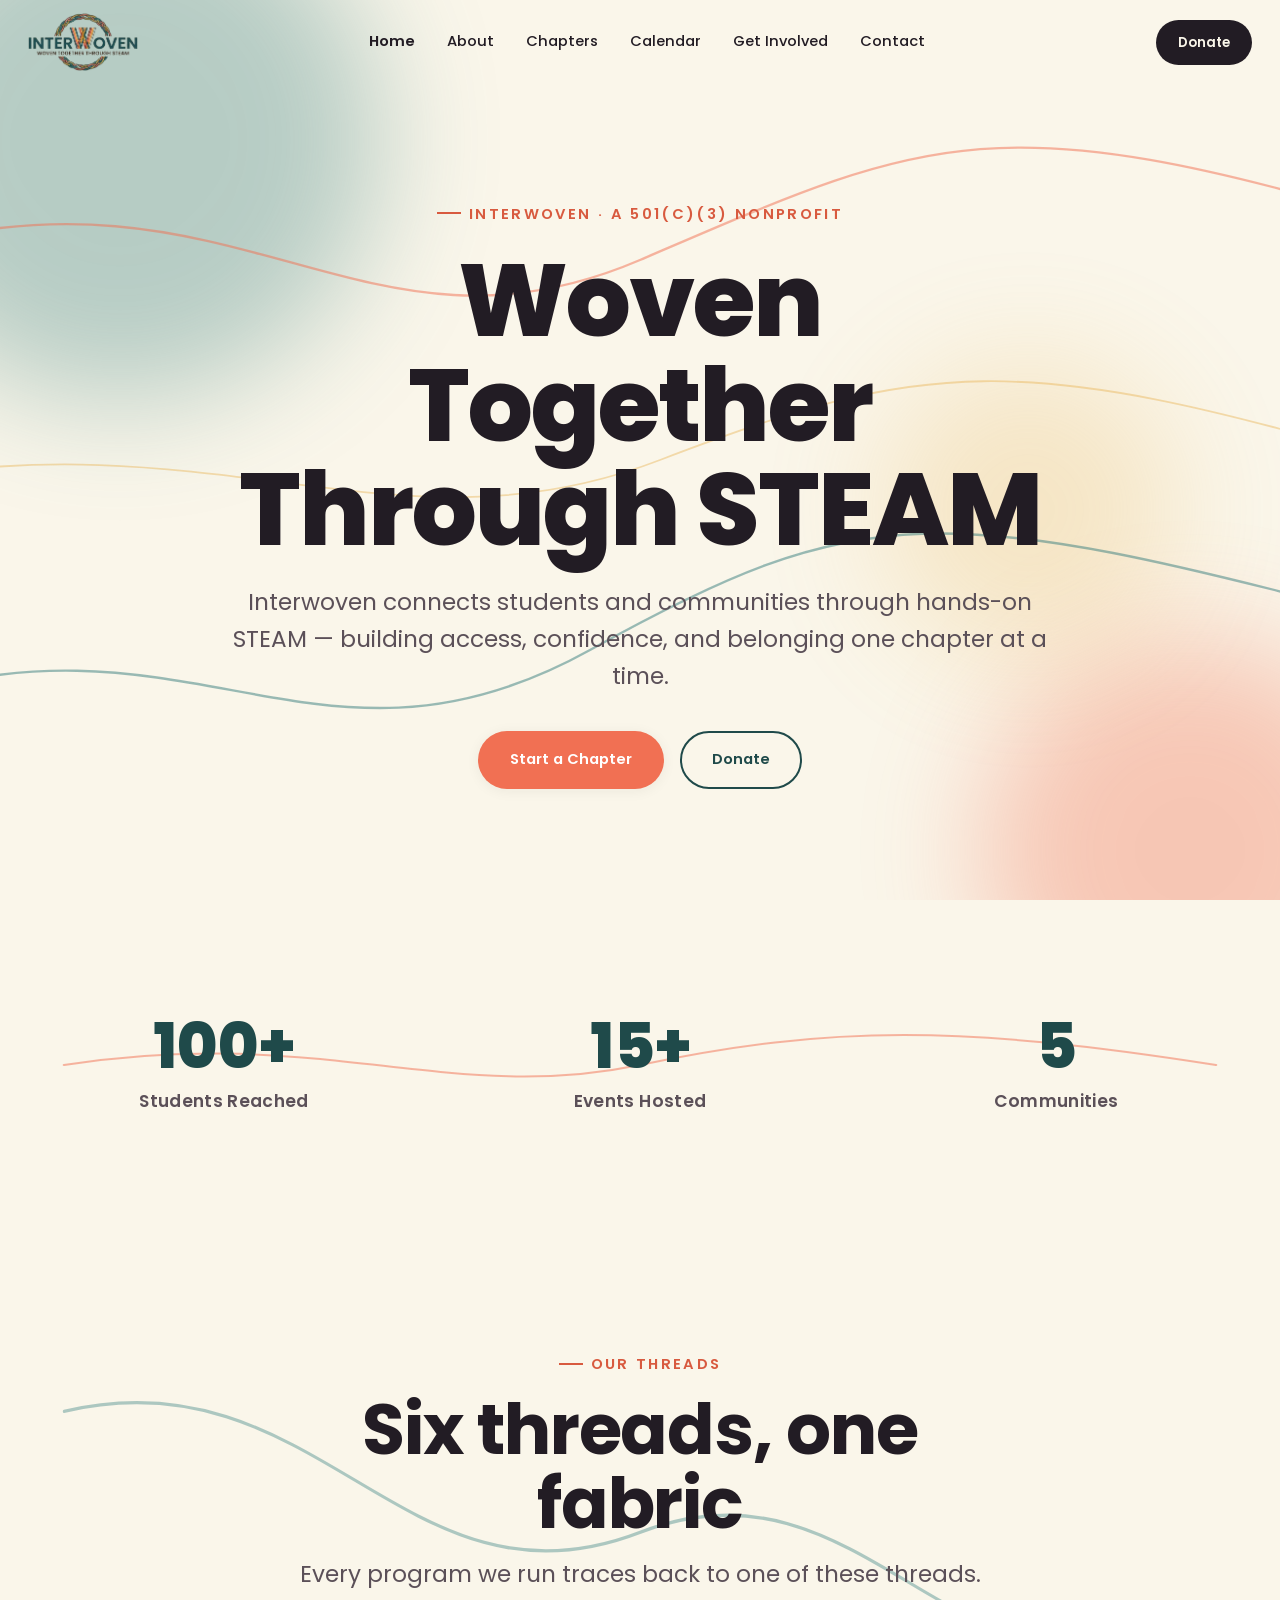
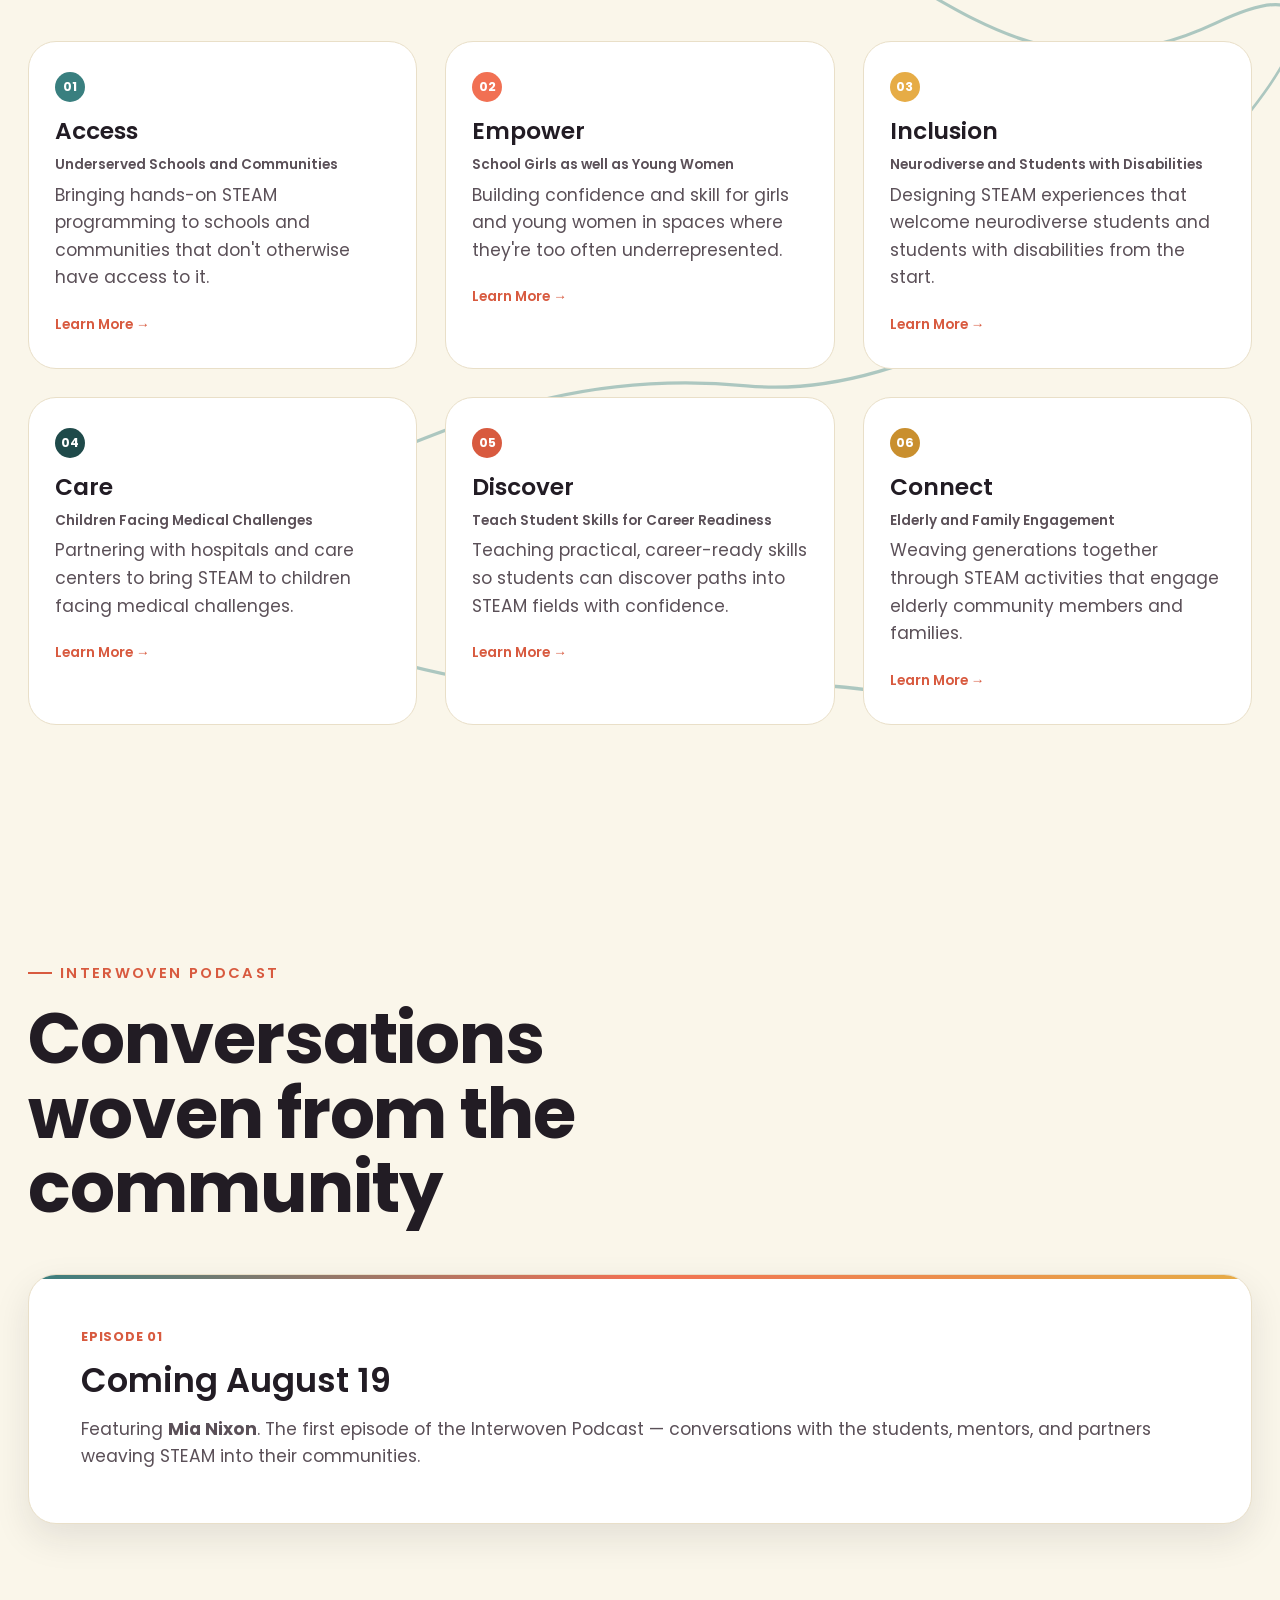
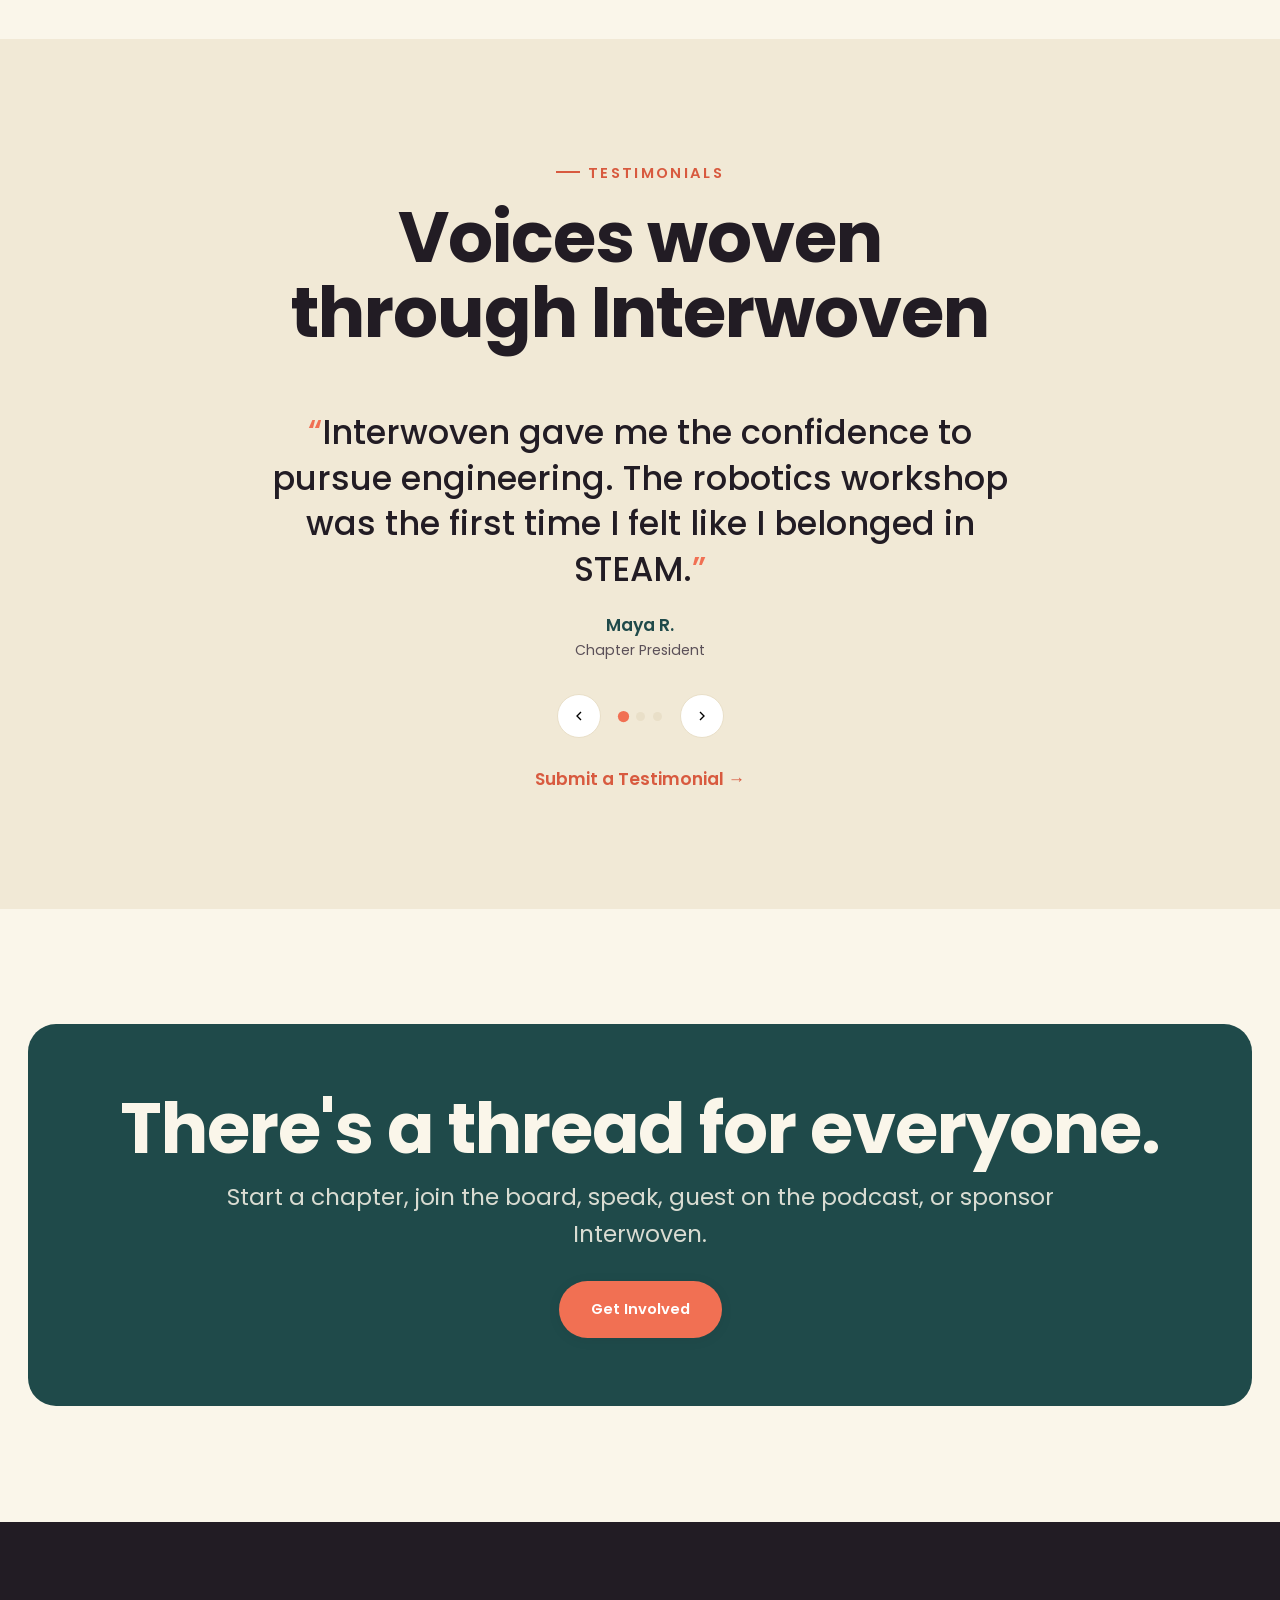
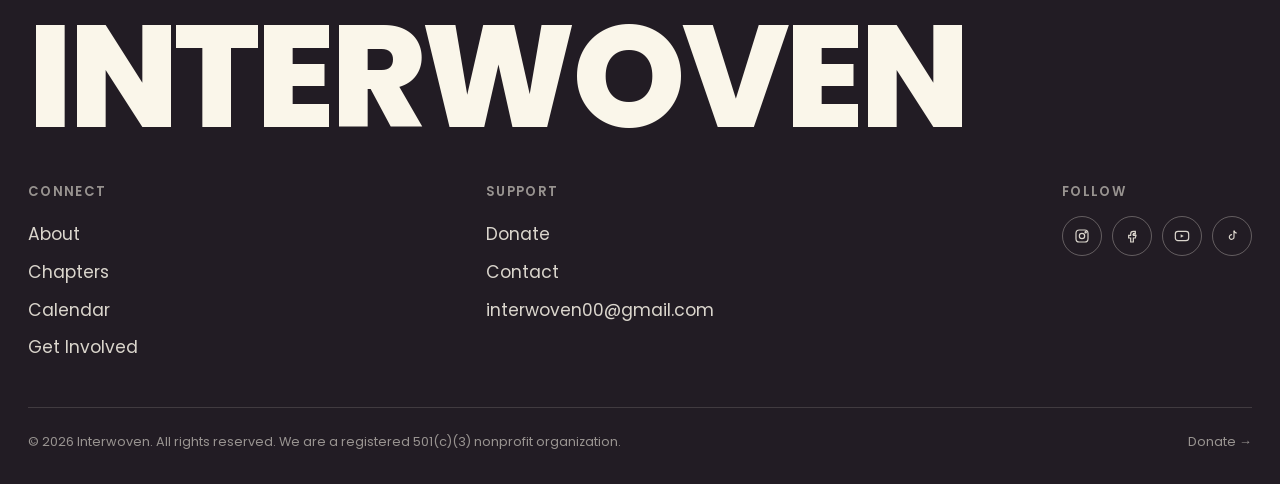
==== commit 78b05ba7: "Remove photo placeholders everywhere except Executive Board and Social Media Team" ====
--- a/index.html
+++ b/index.html
@@ -129,14 +129,9 @@
         <h2 style="margin-top:16px;">Conversations woven from the community</h2>
       </div>
       <div class="podcast-card" data-reveal>
-        <div class="podcast-media">
-          <span class="placeholder-label">[Headshot: Mia Nixon — photo pending, see assets/README.md]</span>
-        </div>
-        <div class="podcast-info">
-          <span class="podcast-ep">Episode 01</span>
-          <h3 class="h3">Coming August 19</h3>
-          <p class="text-soft">Featuring <strong>Mia Nixon</strong>. The first episode of the Interwoven Podcast — conversations with the students, mentors, and partners weaving STEAM into their communities.</p>
-        </div>
+        <span class="podcast-ep">Episode 01</span>
+        <h3 class="h3">Coming August 19</h3>
+        <p class="text-soft">Featuring <strong>Mia Nixon</strong>. The first episode of the Interwoven Podcast — conversations with the students, mentors, and partners weaving STEAM into their communities.</p>
       </div>
     </div>
   </section>
--- a/css/styles.css
+++ b/css/styles.css
@@ -322,23 +322,18 @@
 }
 .thread-card:hover .learn-more{ gap: 10px; }
 
-/* ---------- Podcast (editorial, image-dominant) ---------- */
+/* ---------- Podcast (editorial card, no image) ---------- */
 .podcast-card{
-  display: grid; grid-template-columns: 1.4fr 1fr;
   background: var(--surface); border-radius: var(--r-lg); overflow: hidden;
   border: 1px solid var(--border); box-shadow: var(--shadow-md);
-}
-@media (max-width: 820px){ .podcast-card{ grid-template-columns: 1fr; } }
-.podcast-media{
-  position: relative; min-height: 380px;
-  background: linear-gradient(155deg, var(--teal) 0%, var(--teal-deep) 100%);
-  display: flex; align-items: flex-end;
-}
-.podcast-media .placeholder-label{
-  padding: 20px 24px; color: var(--cream); font-size: 0.8rem; font-weight: 500;
-  background: linear-gradient(to top, rgba(31,74,74,0.85), transparent); width: 100%;
-}
-.podcast-info{ padding: clamp(28px,4vw,44px); display: flex; flex-direction: column; justify-content: center; gap: 14px; }
+  padding: clamp(32px,5vw,52px);
+  display: flex; flex-direction: column; gap: 14px;
+  position: relative;
+}
+.podcast-card::before{
+  content:""; position: absolute; top: 0; left: 0; right: 0; height: 4px;
+  background: linear-gradient(90deg, var(--teal), var(--coral), var(--amber));
+}
 .podcast-ep{ font-weight: 700; color: var(--coral-deep); letter-spacing: 0.06em; text-transform: uppercase; font-size: 0.8rem; }
 
 /* ---------- Testimonial thread carousel ---------- */
@@ -545,11 +540,6 @@
 .opportunity p{ color: var(--text-soft); }
 
 /* ---------- Donate page ---------- */
-.impact-story{
-  display: grid; grid-template-columns: 1fr 1fr; gap: 40px; align-items: center;
-  margin-bottom: 24px;
-}
-@media (max-width: 820px){ .impact-story{ grid-template-columns: 1fr; } }
 .donate-block{
   background: var(--surface); border: 1px solid var(--border); border-radius: var(--r-lg);
   padding: 28px; text-align: center;
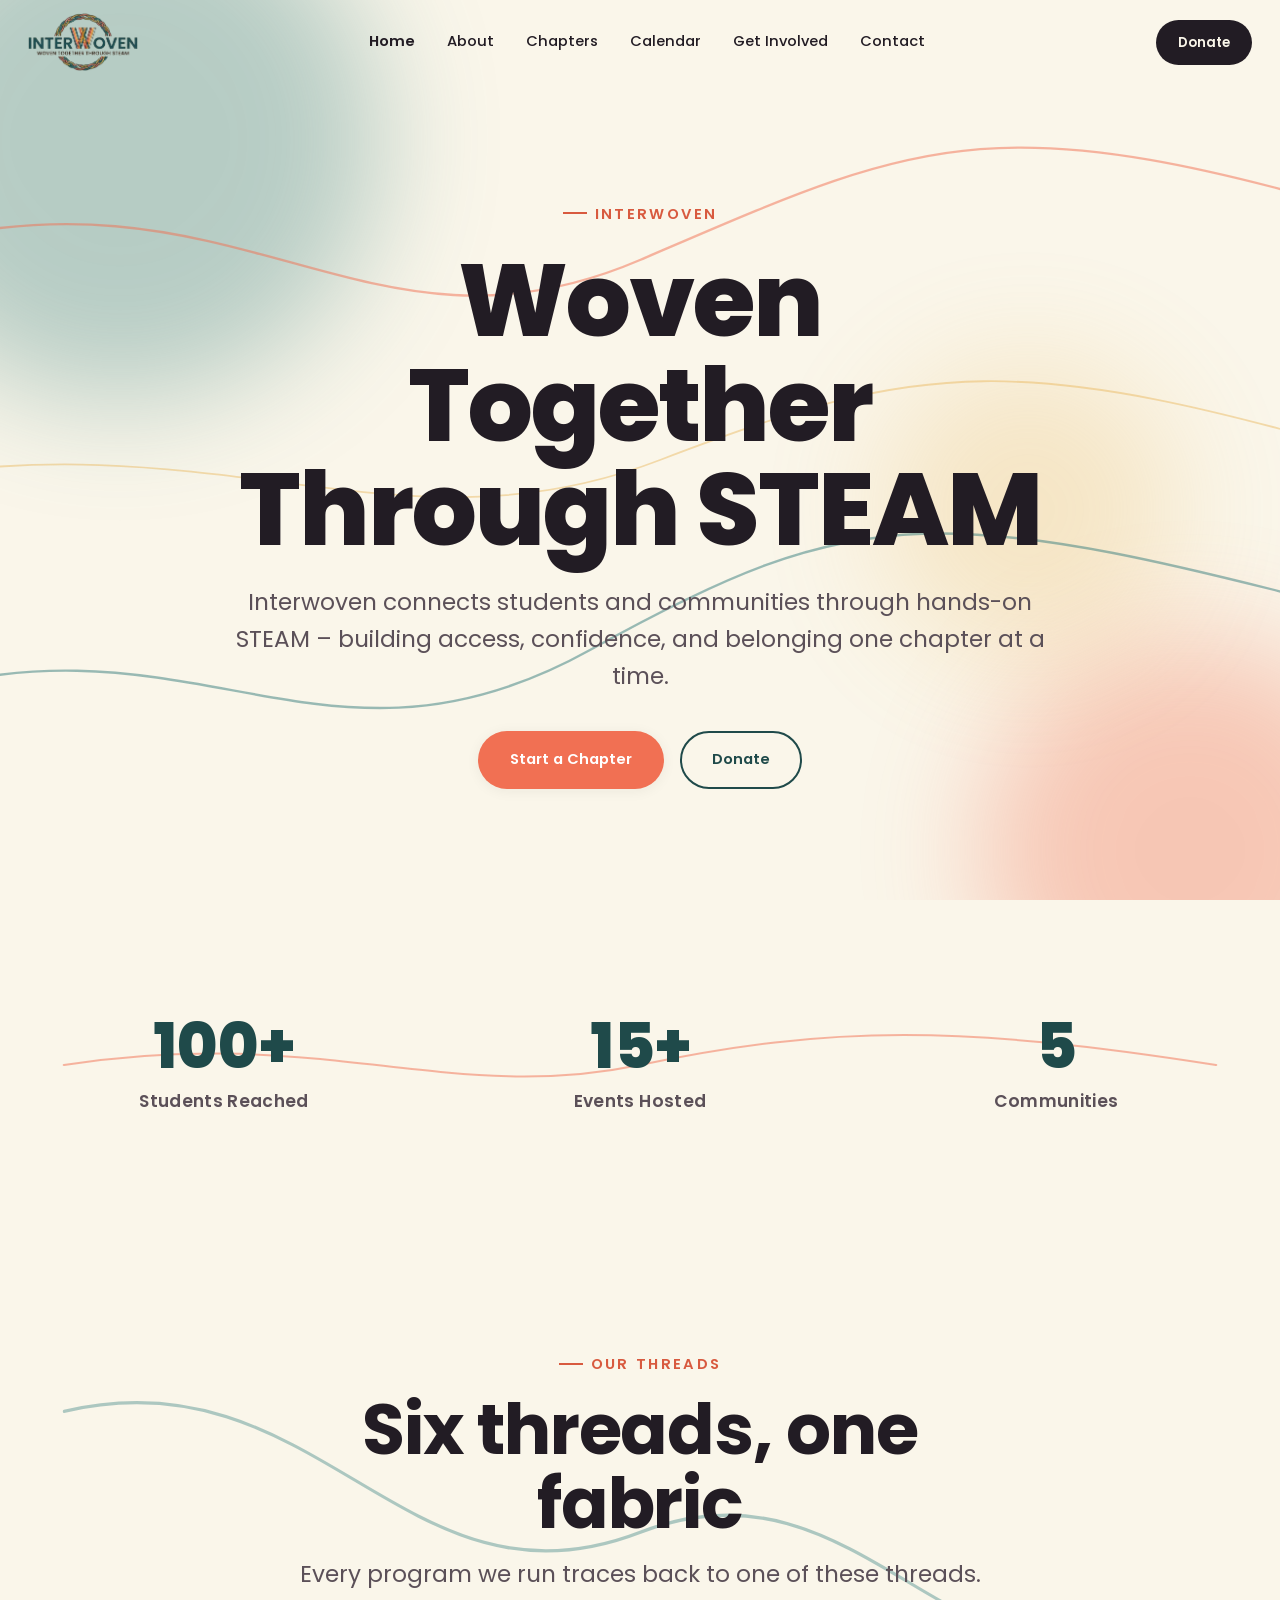
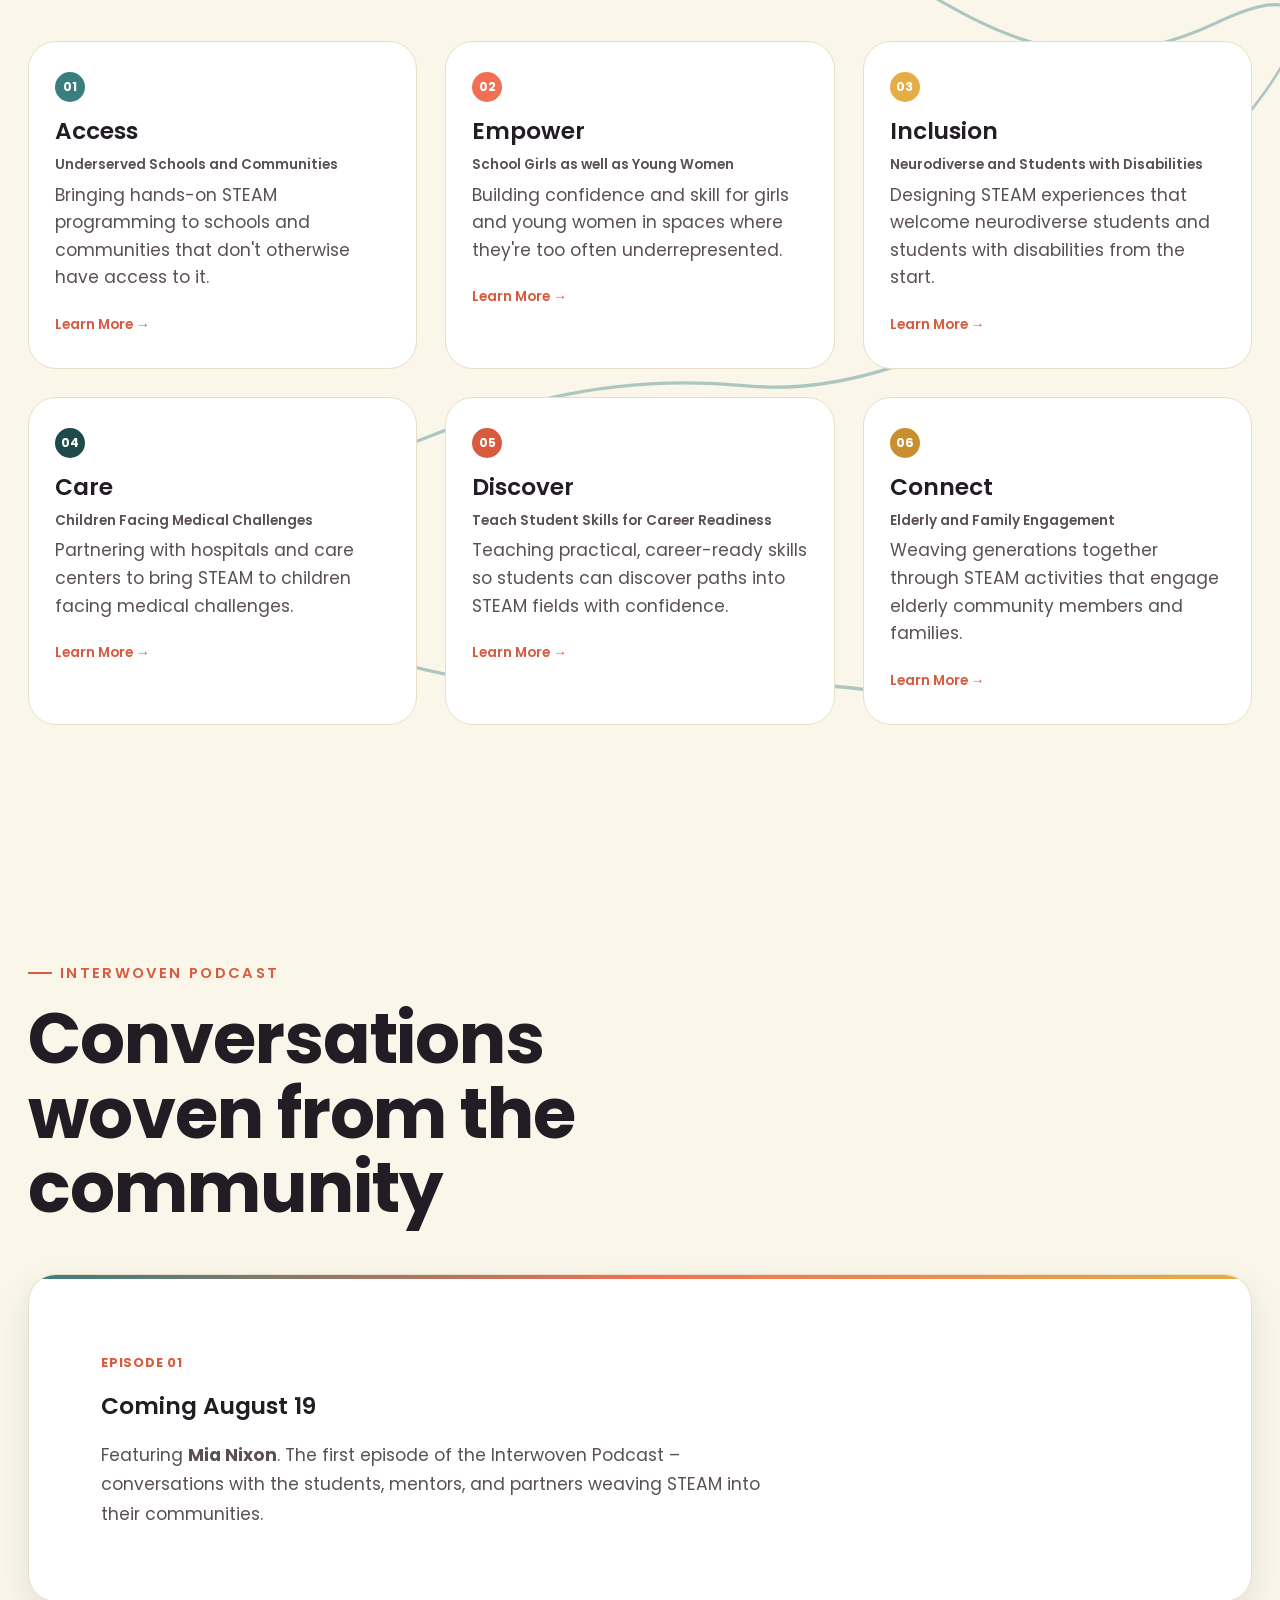
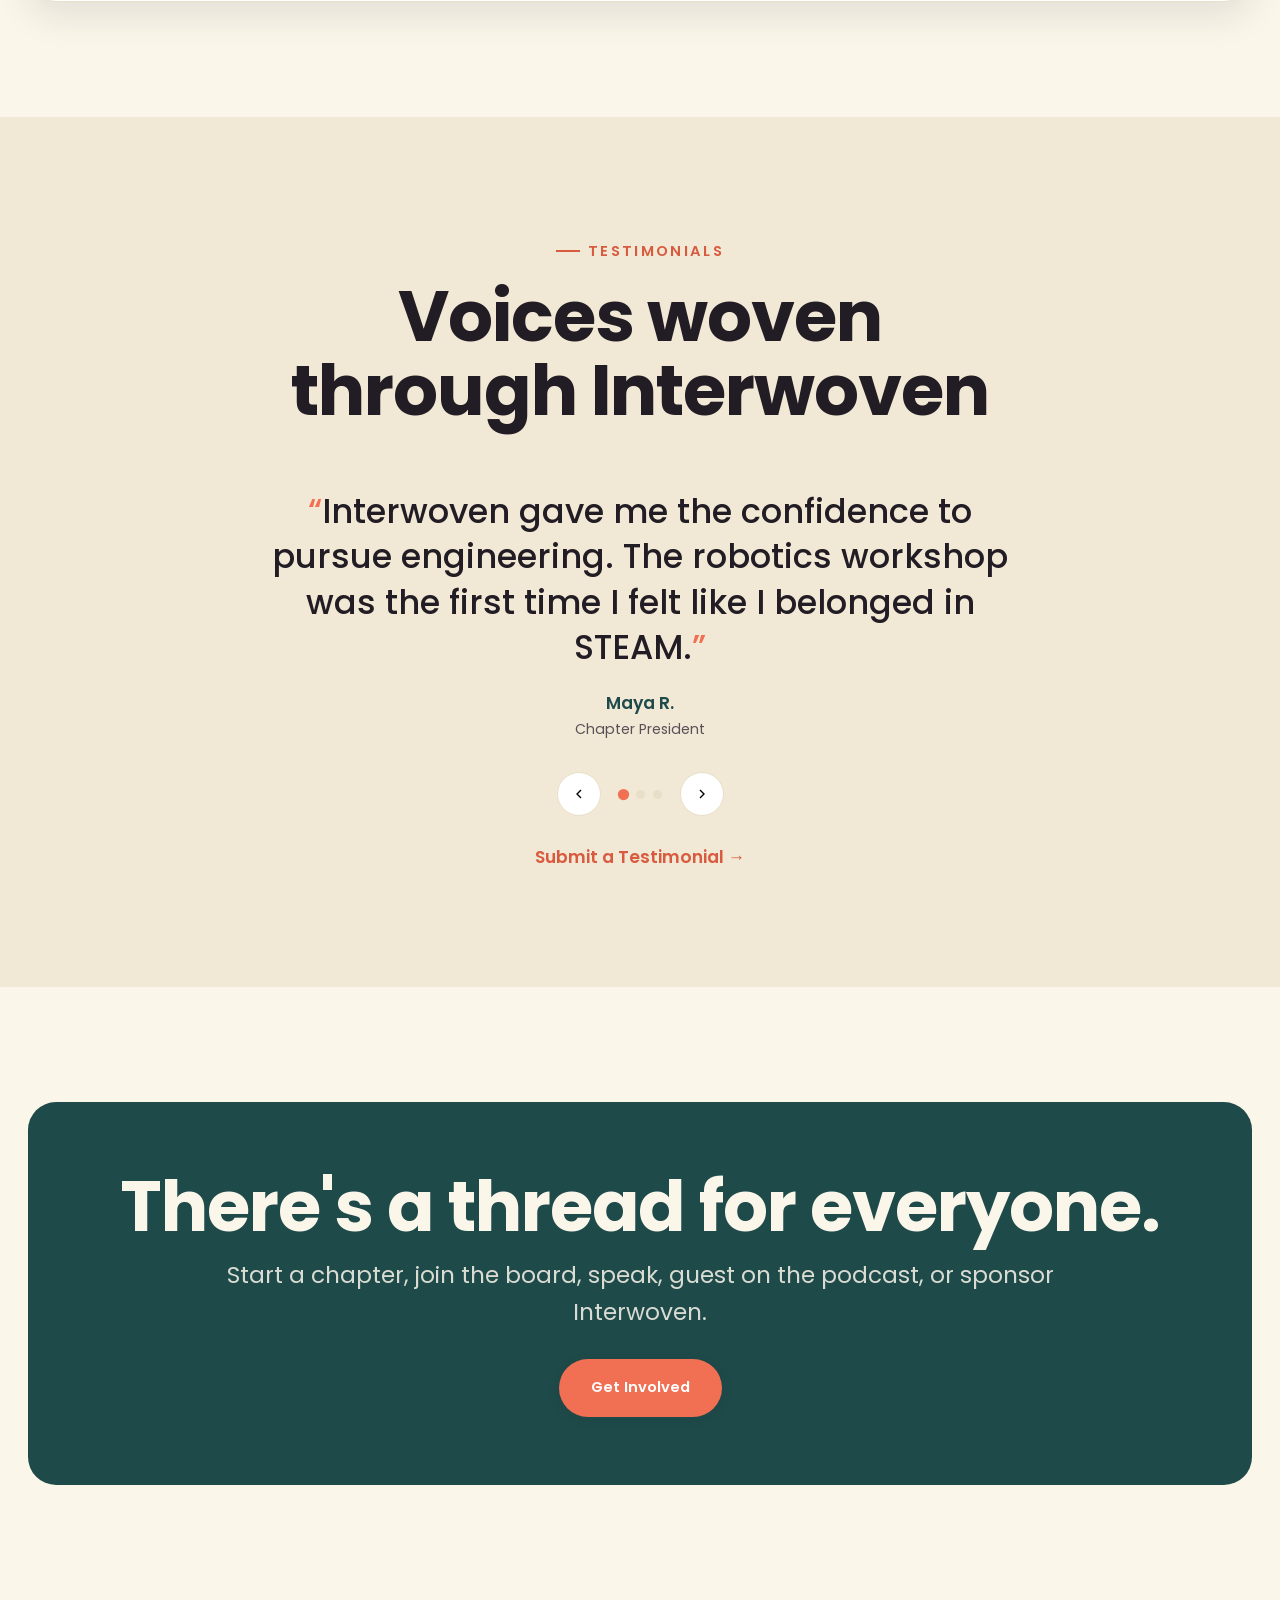
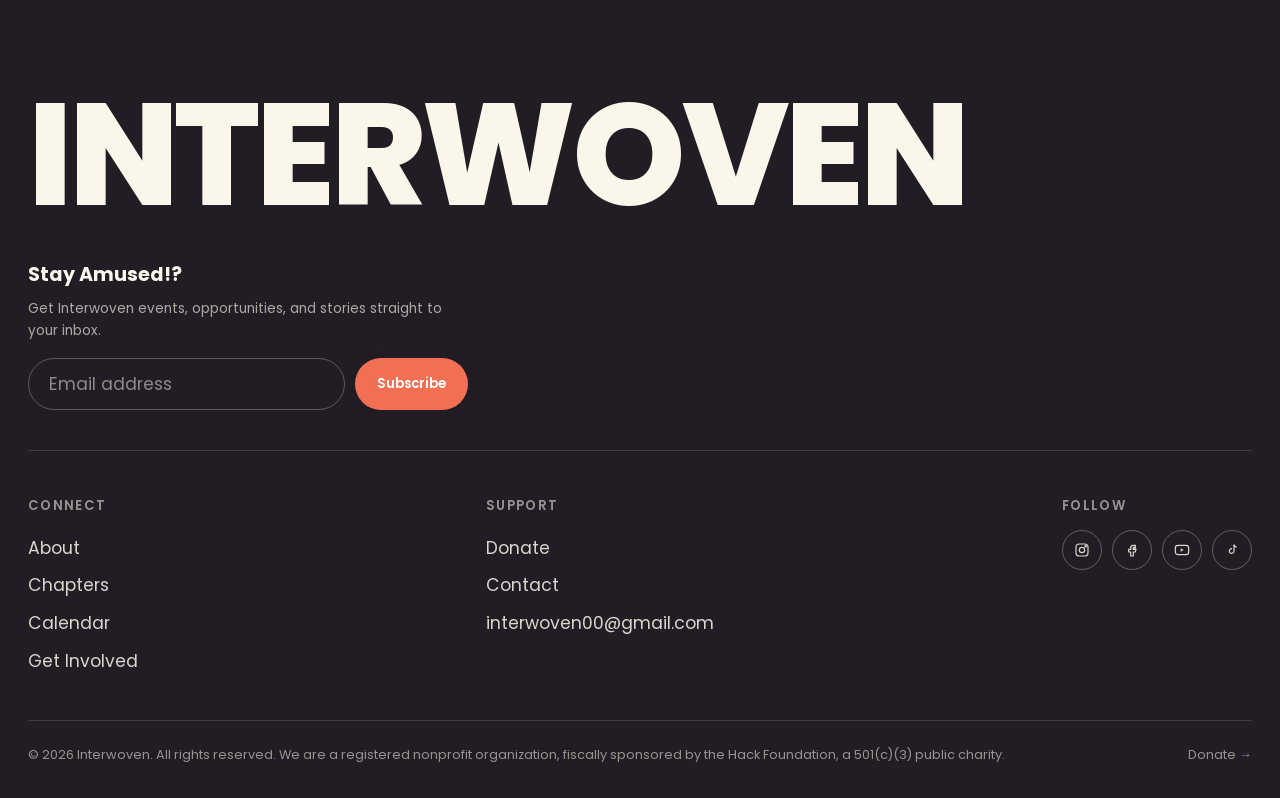
==== commit c4075df2: "En dashes, real headshots, prominent newsletter modal + footer signup, updated copyright/hero/about " ====
--- a/index.html
+++ b/index.html
@@ -3,9 +3,9 @@
 <head>
 <meta charset="UTF-8">
 <meta name="viewport" content="width=device-width, initial-scale=1">
-<title>Interwoven — Woven Together Through STEAM</title>
-<meta name="description" content="Interwoven is a 501(c)(3) nonprofit connecting students and communities through STEAM — access, empowerment, inclusion, care, discovery, and connection.">
-<meta property="og:title" content="Interwoven — Woven Together Through STEAM">
+<title>Interwoven – Woven Together Through STEAM</title>
+<meta name="description" content="Interwoven is a 501(c)(3) nonprofit connecting students and communities through STEAM – access, empowerment, inclusion, care, discovery, and connection.">
+<meta property="og:title" content="Interwoven – Woven Together Through STEAM">
 <meta property="og:description" content="A 501(c)(3) nonprofit connecting students and communities through STEAM.">
 <meta property="og:type" content="website">
 <link rel="preconnect" href="https://fonts.googleapis.com">
@@ -25,7 +25,7 @@
 <header class="site-header">
   <div class="header-inner">
     <a href="index.html" class="brand" aria-label="Interwoven home">
-      <img src="assets/logo-full-sm.png" alt="Interwoven — Woven Together Through STEAM" height="58" width="112">
+      <img src="assets/logo-full-sm.png" alt="Interwoven – Woven Together Through STEAM" height="58" width="112">
     </a>
     <nav class="primary-nav" id="primary-nav" aria-label="Primary">
       <a href="index.html">Home</a>
@@ -62,9 +62,9 @@
       </svg>
     </div>
     <div class="hero-inner">
-      <span class="eyebrow">Interwoven &middot; a 501(c)(3) nonprofit</span>
+      <span class="eyebrow">Interwoven</span>
       <h1>Woven Together<br>Through STEAM</h1>
-      <p class="lede">Interwoven connects students and communities through hands-on STEAM — building access, confidence, and belonging one chapter at a time.</p>
+      <p class="lede">Interwoven connects students and communities through hands-on STEAM – building access, confidence, and belonging one chapter at a time.</p>
       <div class="hero-actions">
         <a href="get-involved.html#start-a-chapter" class="btn btn-primary">
           Start a Chapter
@@ -131,7 +131,7 @@
       <div class="podcast-card" data-reveal>
         <span class="podcast-ep">Episode 01</span>
         <h3 class="h3">Coming August 19</h3>
-        <p class="text-soft">Featuring <strong>Mia Nixon</strong>. The first episode of the Interwoven Podcast — conversations with the students, mentors, and partners weaving STEAM into their communities.</p>
+        <p class="text-soft">Featuring <strong>Mia Nixon</strong>. The first episode of the Interwoven Podcast – conversations with the students, mentors, and partners weaving STEAM into their communities.</p>
       </div>
     </div>
   </section>
@@ -181,9 +181,34 @@
 
 </main>
 
+
+<!-- Newsletter modal -->
+<div class="newsletter-overlay" id="newsletter-overlay" aria-hidden="true" role="dialog" aria-modal="true" aria-label="Newsletter signup">
+  <div class="newsletter-modal">
+    <button class="newsletter-modal-close" data-close-newsletter aria-label="Dismiss">&times;</button>
+    <span class="eyebrow">Stay in the Thread</span>
+    <h3>Get Interwoven updates</h3>
+    <p>Events, opportunities, and stories from Interwoven – straight to your inbox.</p>
+    <form>
+      <label for="newsletter-modal-email" class="visually-hidden">Email address</label>
+      <input type="email" id="newsletter-modal-email" placeholder="Email address" required>
+      <button type="submit" class="btn btn-primary">Join the Community</button>
+    </form>
+  </div>
+</div>
+
 <footer class="site-footer">
   <div class="wrap">
     <div class="footer-word">INTERWOVEN</div>
+        <div class="footer-newsletter">
+      <h4>Stay Amused!?</h4>
+      <p>Get Interwoven events, opportunities, and stories straight to your inbox.</p>
+      <form id="footer-newsletter-form">
+        <label for="footer-newsletter-email" class="visually-hidden">Email address</label>
+        <input type="email" id="footer-newsletter-email" placeholder="Email address" required>
+        <button type="submit" class="btn btn-primary btn-sm">Subscribe</button>
+      </form>
+    </div>
     <div class="footer-row">
       <div class="footer-col">
         <h4>Connect</h4>
@@ -209,7 +234,7 @@
       </div>
     </div>
     <div class="footer-bottom">
-      <span>&copy; <span data-year></span> Interwoven. All rights reserved. We are a registered 501(c)(3) nonprofit organization.</span>
+      <span>&copy; <span data-year></span> Interwoven. All rights reserved. We are a registered nonprofit organization, fiscally sponsored by the Hack Foundation, a 501(c)(3) public charity.</span>
       <a href="https://hcb.hackclub.com/donations/start/interwoven" target="_blank" rel="noopener">Donate →</a>
     </div>
   </div>
--- a/css/styles.css
+++ b/css/styles.css
@@ -1,8 +1,8 @@
 /* =========================================================
-   INTERWOVEN — DESIGN SYSTEM
+   INTERWOVEN – DESIGN SYSTEM
    "Woven Together Through STEAM"
    Palette matched directly to the official logo (teal / coral /
-   amber / cream) — see /assets/logo-full.png.
+   amber / cream) – see /assets/logo-full.png.
    ========================================================= */
 
 :root{
@@ -16,7 +16,7 @@
   --teal:         #397F7F;
   --teal-deep:    #1F4A4A;
 
-  /* near-black warm plum ink — nods to "dark plum typography" while
+  /* near-black warm plum ink – nods to "dark plum typography" while
      staying rooted in the real brand's warm neutrals */
   --ink:          #221C24;
   --ink-soft:     #5B5058;
@@ -326,15 +326,17 @@
 .podcast-card{
   background: var(--surface); border-radius: var(--r-lg); overflow: hidden;
   border: 1px solid var(--border); box-shadow: var(--shadow-md);
-  padding: clamp(32px,5vw,52px);
-  display: flex; flex-direction: column; gap: 14px;
+  padding: clamp(40px,7vw,72px);
+  display: flex; flex-direction: column; gap: 20px;
   position: relative;
 }
 .podcast-card::before{
   content:""; position: absolute; top: 0; left: 0; right: 0; height: 4px;
   background: linear-gradient(90deg, var(--teal), var(--coral), var(--amber));
 }
-.podcast-ep{ font-weight: 700; color: var(--coral-deep); letter-spacing: 0.06em; text-transform: uppercase; font-size: 0.8rem; }
+.podcast-ep{ font-weight: 700; color: var(--coral-deep); letter-spacing: 0.06em; text-transform: uppercase; font-size: 0.8rem; margin-top: 6px; }
+.podcast-card h3{ font-size: var(--step-1); }
+.podcast-card p{ max-width: 62ch; line-height: 1.7; }
 
 /* ---------- Testimonial thread carousel ---------- */
 .testi-wrap{ position: relative; max-width: 760px; margin-inline: auto; }
@@ -362,6 +364,60 @@
 }
 .icon-btn:hover{ border-color: var(--teal-deep); background: var(--cream-deep); }
 
+/* ---------- Newsletter popup (prominent, centered modal) ---------- */
+.newsletter-overlay{
+  position: fixed; inset: 0; z-index: 500;
+  background: rgba(34,28,36,0.6);
+  display: flex; align-items: center; justify-content: center;
+  padding: 20px;
+  opacity: 0; visibility: hidden;
+  transition: opacity var(--dur) var(--ease), visibility var(--dur);
+}
+.newsletter-overlay.is-open{ opacity: 1; visibility: visible; }
+.newsletter-modal{
+  background: var(--surface); border-radius: var(--r-lg);
+  max-width: 460px; width: 100%; padding: 48px 40px 40px;
+  position: relative; text-align: center;
+  box-shadow: var(--shadow-lg);
+  transform: translateY(18px) scale(0.96);
+  transition: transform var(--dur) var(--ease);
+}
+.newsletter-overlay.is-open .newsletter-modal{ transform: translateY(0) scale(1); }
+.newsletter-modal::before{
+  content:""; position: absolute; top: 0; left: 28px; right: 28px; height: 5px;
+  background: linear-gradient(90deg, var(--teal), var(--coral), var(--amber));
+  border-radius: 0 0 5px 5px;
+}
+.newsletter-modal-close{
+  position: absolute; top: 14px; right: 16px; width: 36px; height: 36px; border-radius: 50%;
+  border: none; background: transparent; font-size: 1.3rem; color: var(--text-soft); line-height: 1;
+}
+.newsletter-modal-close:hover{ background: var(--cream-deep); }
+.newsletter-modal .eyebrow{ justify-content: center; margin-bottom: 14px; }
+.newsletter-modal h3{ font-size: var(--step-2); }
+.newsletter-modal p{ color: var(--text-soft); margin-top: 12px; }
+.newsletter-modal form{ display: flex; flex-direction: column; gap: 12px; margin-top: 26px; }
+.newsletter-modal input{
+  border: 1.5px solid var(--border); border-radius: var(--r-pill);
+  padding: 15px 20px; background: var(--cream); color: var(--text); text-align: center; font-size: 1rem;
+}
+.newsletter-modal input:focus{ border-color: var(--teal); }
+.newsletter-modal button{ padding: 15px 20px; }
+
+/* ---------- Footer newsletter mini-section ---------- */
+.footer-newsletter{ margin-bottom: 44px; padding-bottom: 40px; border-bottom: 1px solid rgba(250,246,234,0.14); }
+.footer-newsletter h4{ color: var(--cream); font-size: 1.2rem; margin-bottom: 8px; font-family: var(--font-display); font-weight: 700; }
+.footer-newsletter p{ color: rgba(250,246,234,0.65); font-size: 0.85rem; margin-bottom: 16px; max-width: 46ch; }
+.footer-newsletter form{ display: flex; gap: 10px; max-width: 440px; flex-wrap: wrap; }
+.footer-newsletter input{
+  flex: 1 1 220px; border: 1.5px solid rgba(250,246,234,0.28); border-radius: var(--r-pill);
+  padding: 12px 20px; background: transparent; color: var(--cream);
+  min-width: 0;
+}
+.footer-newsletter input::placeholder{ color: rgba(250,246,234,0.5); }
+.footer-newsletter input:focus{ border-color: var(--amber); outline: none; }
+.footer-newsletter button{ flex-shrink: 0; }
+
 /* ---------- Page transition sweep ---------- */
 .page-sweep{
   position: fixed; inset: 0; z-index: 900; pointer-events: none;
@@ -436,7 +492,7 @@
 .split-block.mission .eyebrow{ color: var(--amber); }
 
 /* ---------- Executive board ---------- */
-.board-grid{ display: grid; grid-template-columns: repeat(4, 1fr); gap: 22px; }
+.board-grid{ display: grid; grid-template-columns: repeat(4, 1fr); gap: 22px; align-items: start; }
 @media (max-width: 900px){ .board-grid{ grid-template-columns: repeat(2, 1fr); } }
 @media (max-width: 560px){ .board-grid{ grid-template-columns: 1fr; } }
 .board-card{
@@ -448,11 +504,13 @@
 .board-photo{
   aspect-ratio: 1; display: flex; align-items: flex-end;
   background: linear-gradient(155deg, var(--teal) 0%, var(--teal-deep) 100%);
+  position: relative; overflow: hidden;
 }
 .board-photo.tone-coral{ background: linear-gradient(155deg, var(--coral) 0%, var(--coral-deep) 100%); }
 .board-photo.tone-amber{ background: linear-gradient(155deg, var(--amber) 0%, var(--amber-deep) 100%); }
 .board-photo.tone-ink{ background: linear-gradient(155deg, #4b4038 0%, var(--ink) 100%); }
 .board-photo span{ padding: 14px 16px; color: var(--cream); font-size: 0.72rem; background: linear-gradient(to top, rgba(0,0,0,0.4), transparent); width: 100%; }
+.board-photo img{ position: absolute; inset: 0; width: 100%; height: 100%; object-fit: cover; object-position: center top; }
 .board-name{ padding: 16px 18px 4px; font-family: var(--font-display); font-weight: 600; }
 .board-detail{
   max-height: 0; overflow: hidden;
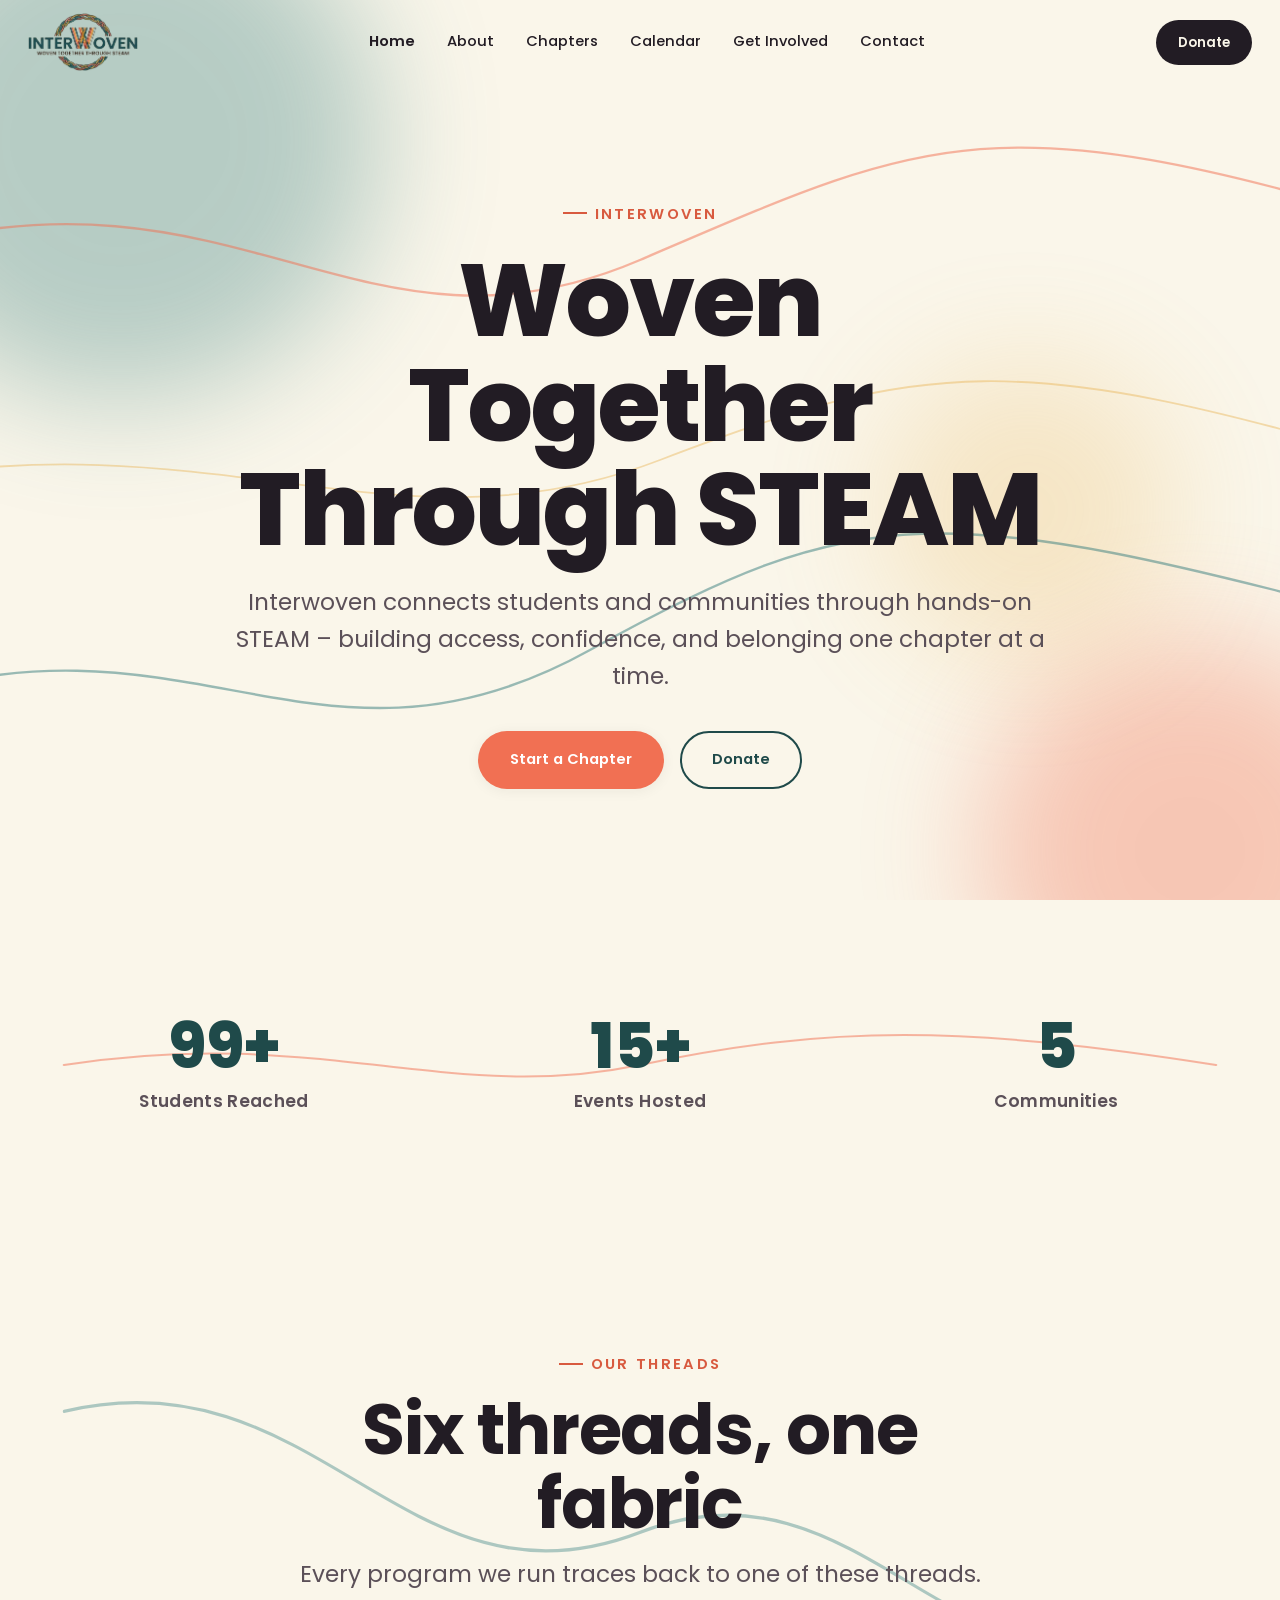
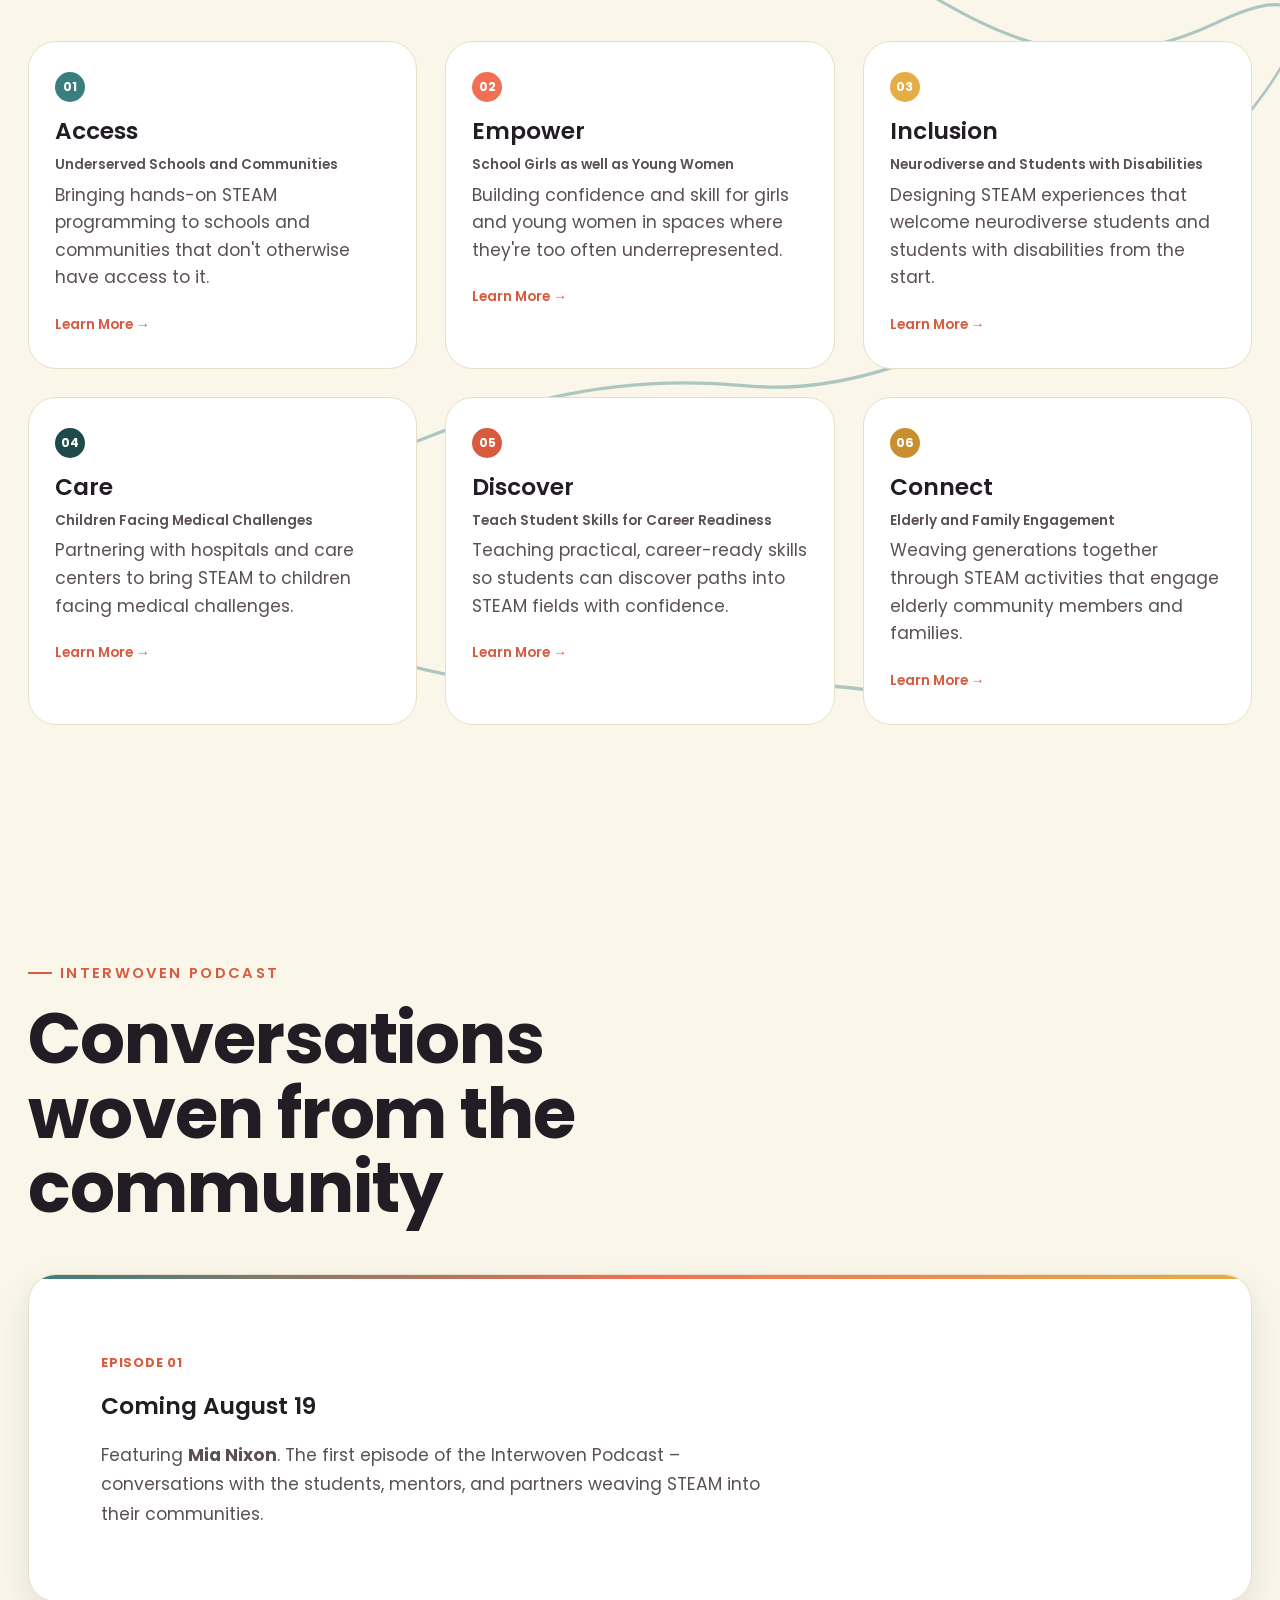
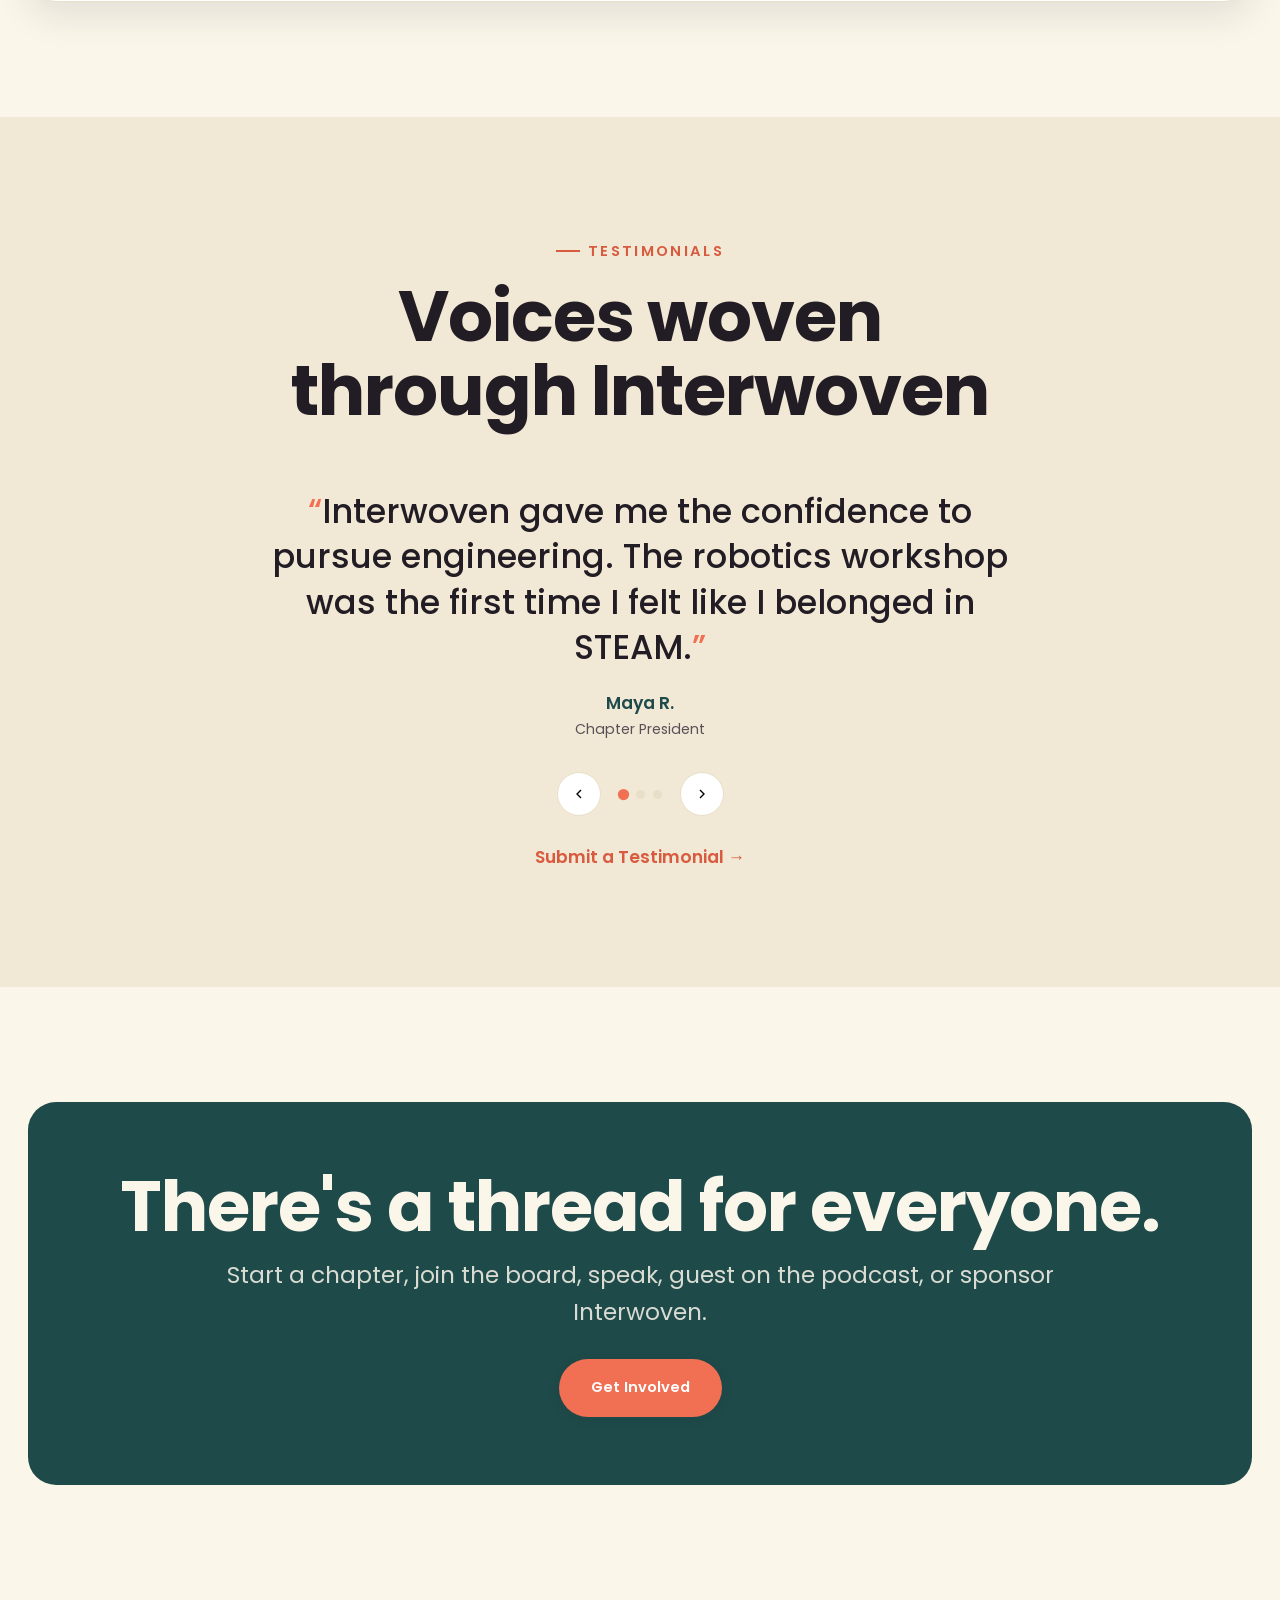
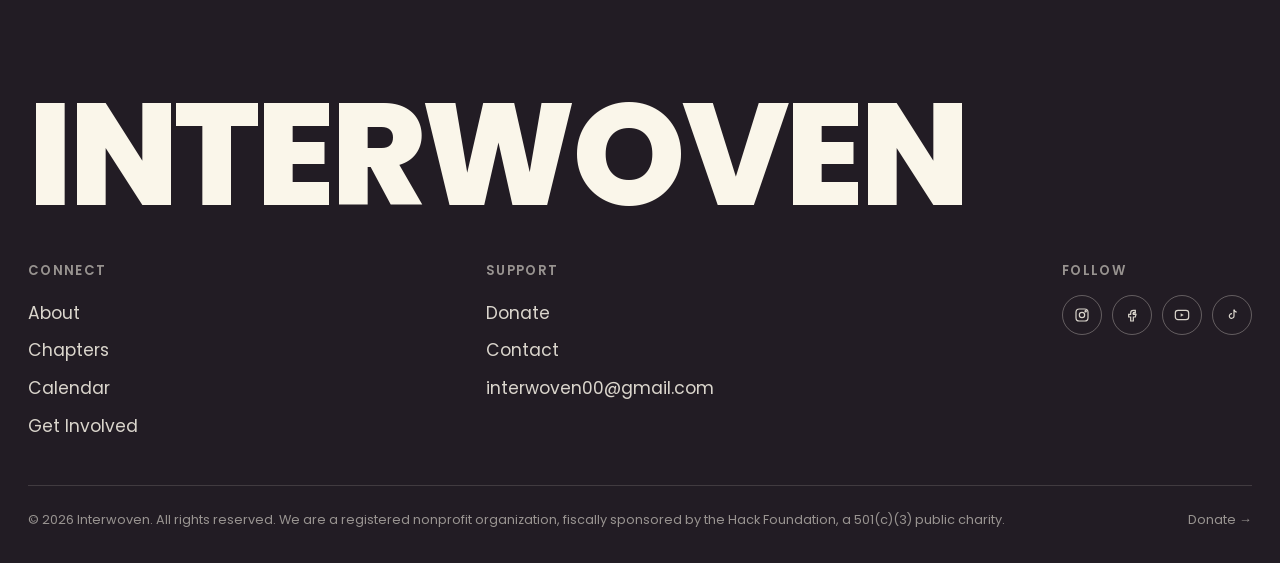
==== commit 315b7efb: "Remove the footer 'Stay Amused!?' newsletter signup section" ====
--- a/index.html
+++ b/index.html
@@ -200,16 +200,7 @@
 <footer class="site-footer">
   <div class="wrap">
     <div class="footer-word">INTERWOVEN</div>
-        <div class="footer-newsletter">
-      <h4>Stay Amused!?</h4>
-      <p>Get Interwoven events, opportunities, and stories straight to your inbox.</p>
-      <form id="footer-newsletter-form">
-        <label for="footer-newsletter-email" class="visually-hidden">Email address</label>
-        <input type="email" id="footer-newsletter-email" placeholder="Email address" required>
-        <button type="submit" class="btn btn-primary btn-sm">Subscribe</button>
-      </form>
-    </div>
-    <div class="footer-row">
+        <div class="footer-row">
       <div class="footer-col">
         <h4>Connect</h4>
         <a href="about.html">About</a>
--- a/css/styles.css
+++ b/css/styles.css
@@ -404,20 +404,6 @@
 .newsletter-modal input:focus{ border-color: var(--teal); }
 .newsletter-modal button{ padding: 15px 20px; }
 
-/* ---------- Footer newsletter mini-section ---------- */
-.footer-newsletter{ margin-bottom: 44px; padding-bottom: 40px; border-bottom: 1px solid rgba(250,246,234,0.14); }
-.footer-newsletter h4{ color: var(--cream); font-size: 1.2rem; margin-bottom: 8px; font-family: var(--font-display); font-weight: 700; }
-.footer-newsletter p{ color: rgba(250,246,234,0.65); font-size: 0.85rem; margin-bottom: 16px; max-width: 46ch; }
-.footer-newsletter form{ display: flex; gap: 10px; max-width: 440px; flex-wrap: wrap; }
-.footer-newsletter input{
-  flex: 1 1 220px; border: 1.5px solid rgba(250,246,234,0.28); border-radius: var(--r-pill);
-  padding: 12px 20px; background: transparent; color: var(--cream);
-  min-width: 0;
-}
-.footer-newsletter input::placeholder{ color: rgba(250,246,234,0.5); }
-.footer-newsletter input:focus{ border-color: var(--amber); outline: none; }
-.footer-newsletter button{ flex-shrink: 0; }
-
 /* ---------- Page transition sweep ---------- */
 .page-sweep{
   position: fixed; inset: 0; z-index: 900; pointer-events: none;
@@ -502,7 +488,7 @@
   text-align: left; width: 100%; padding: 0;
 }
 .board-photo{
-  aspect-ratio: 1; display: flex; align-items: flex-end;
+  aspect-ratio: 4 / 5; display: flex; align-items: flex-end;
   background: linear-gradient(155deg, var(--teal) 0%, var(--teal-deep) 100%);
   position: relative; overflow: hidden;
 }
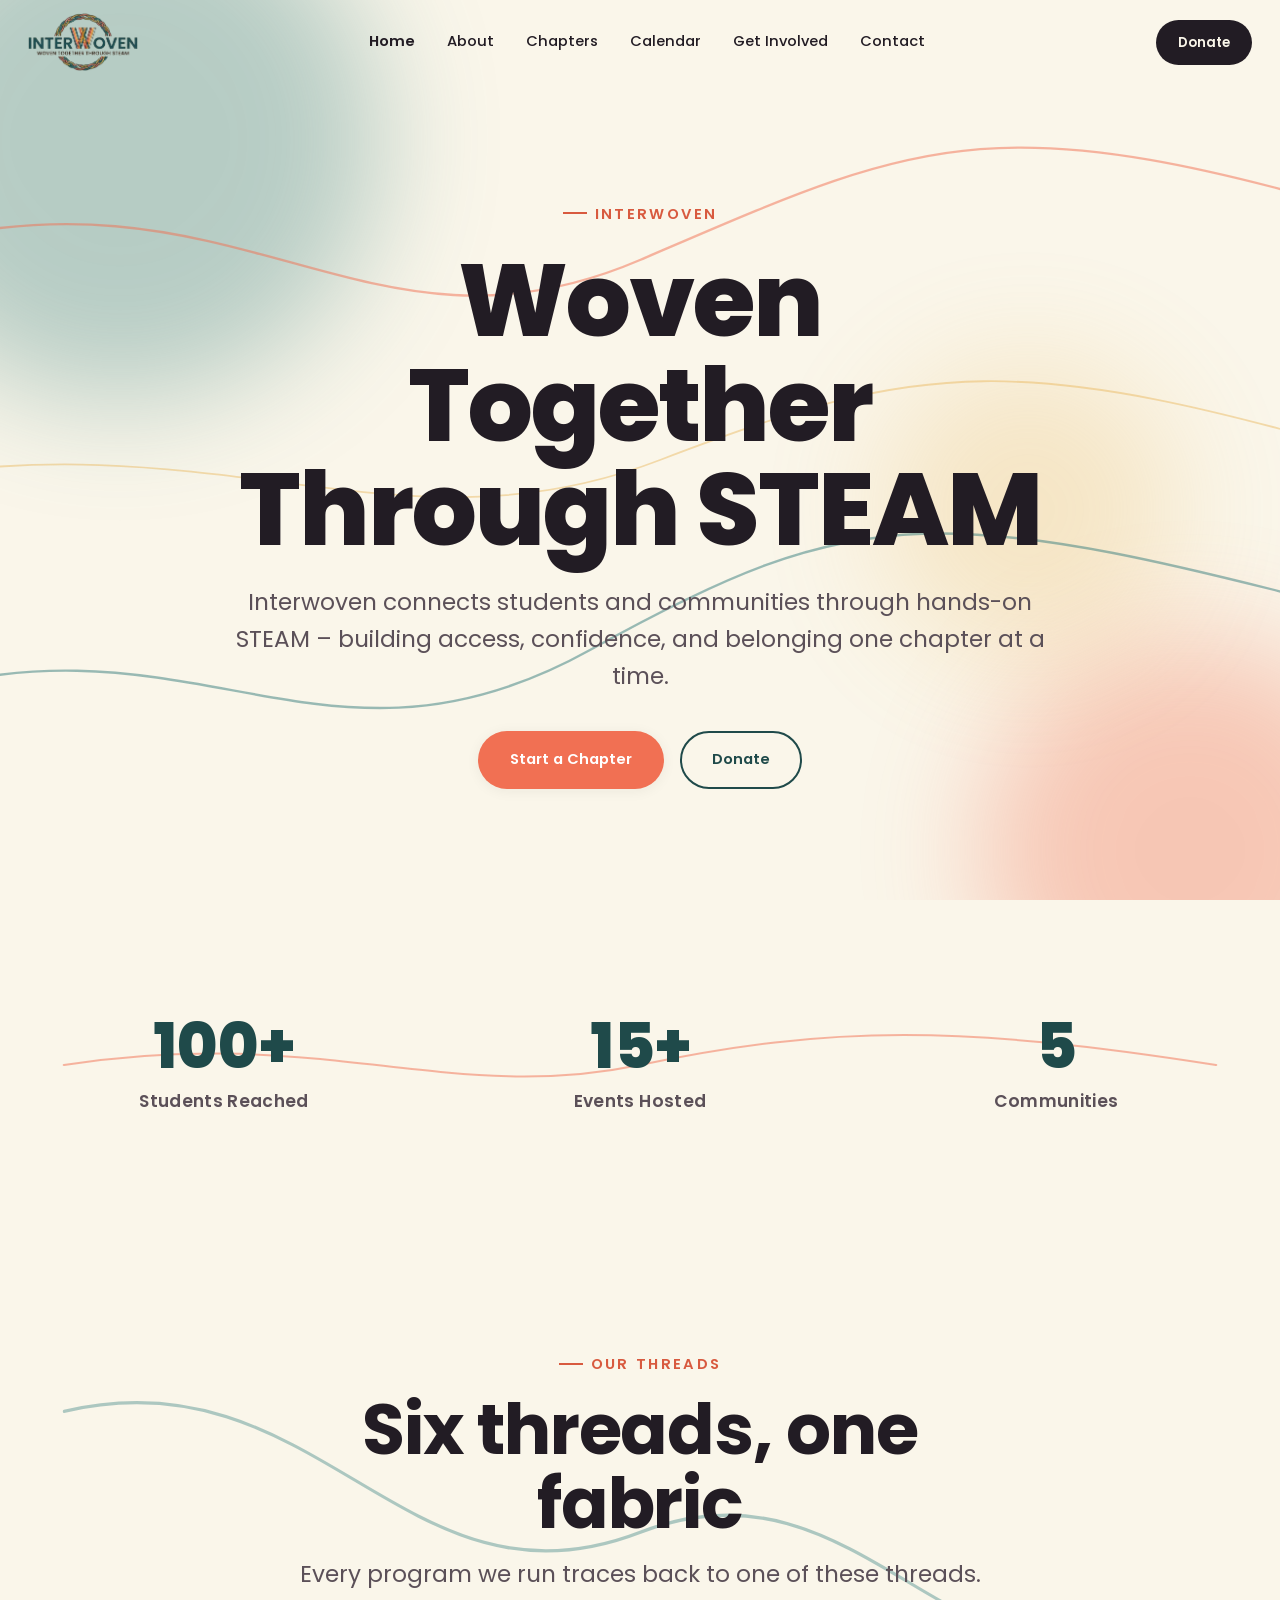
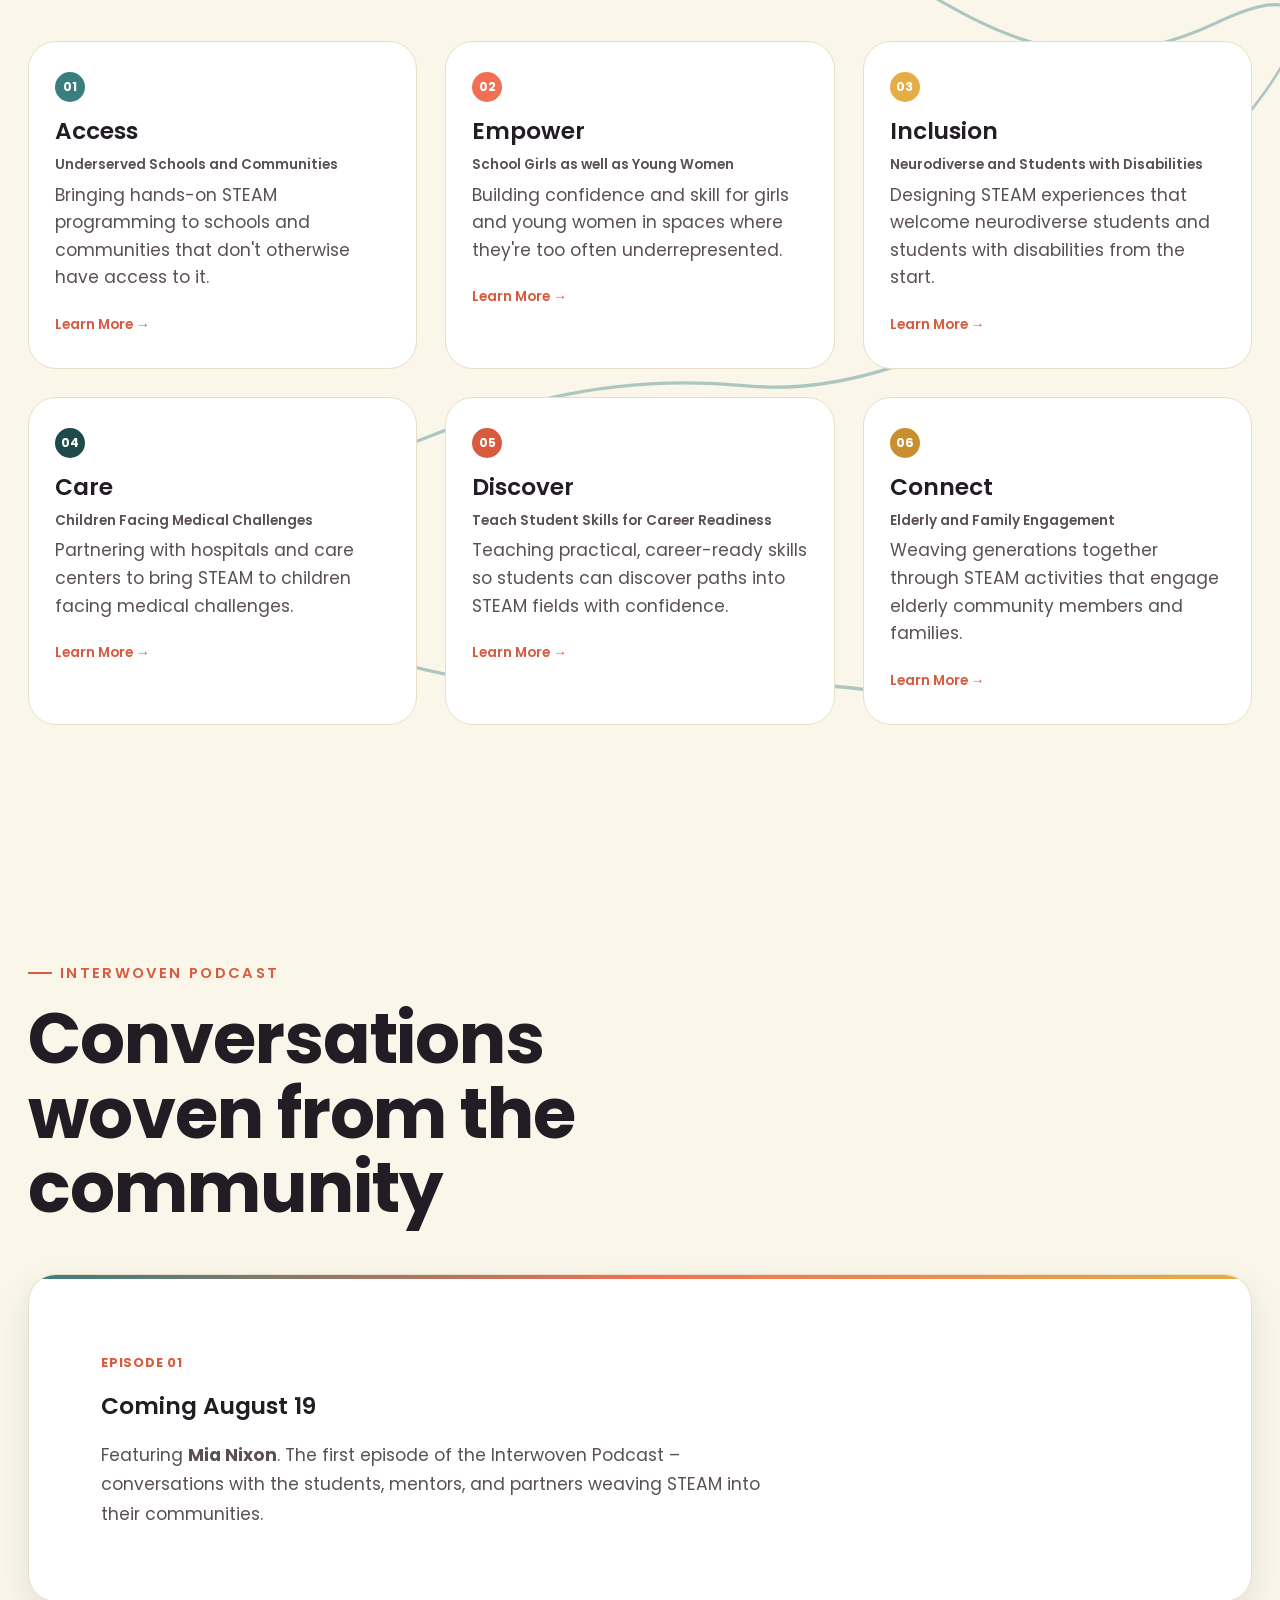
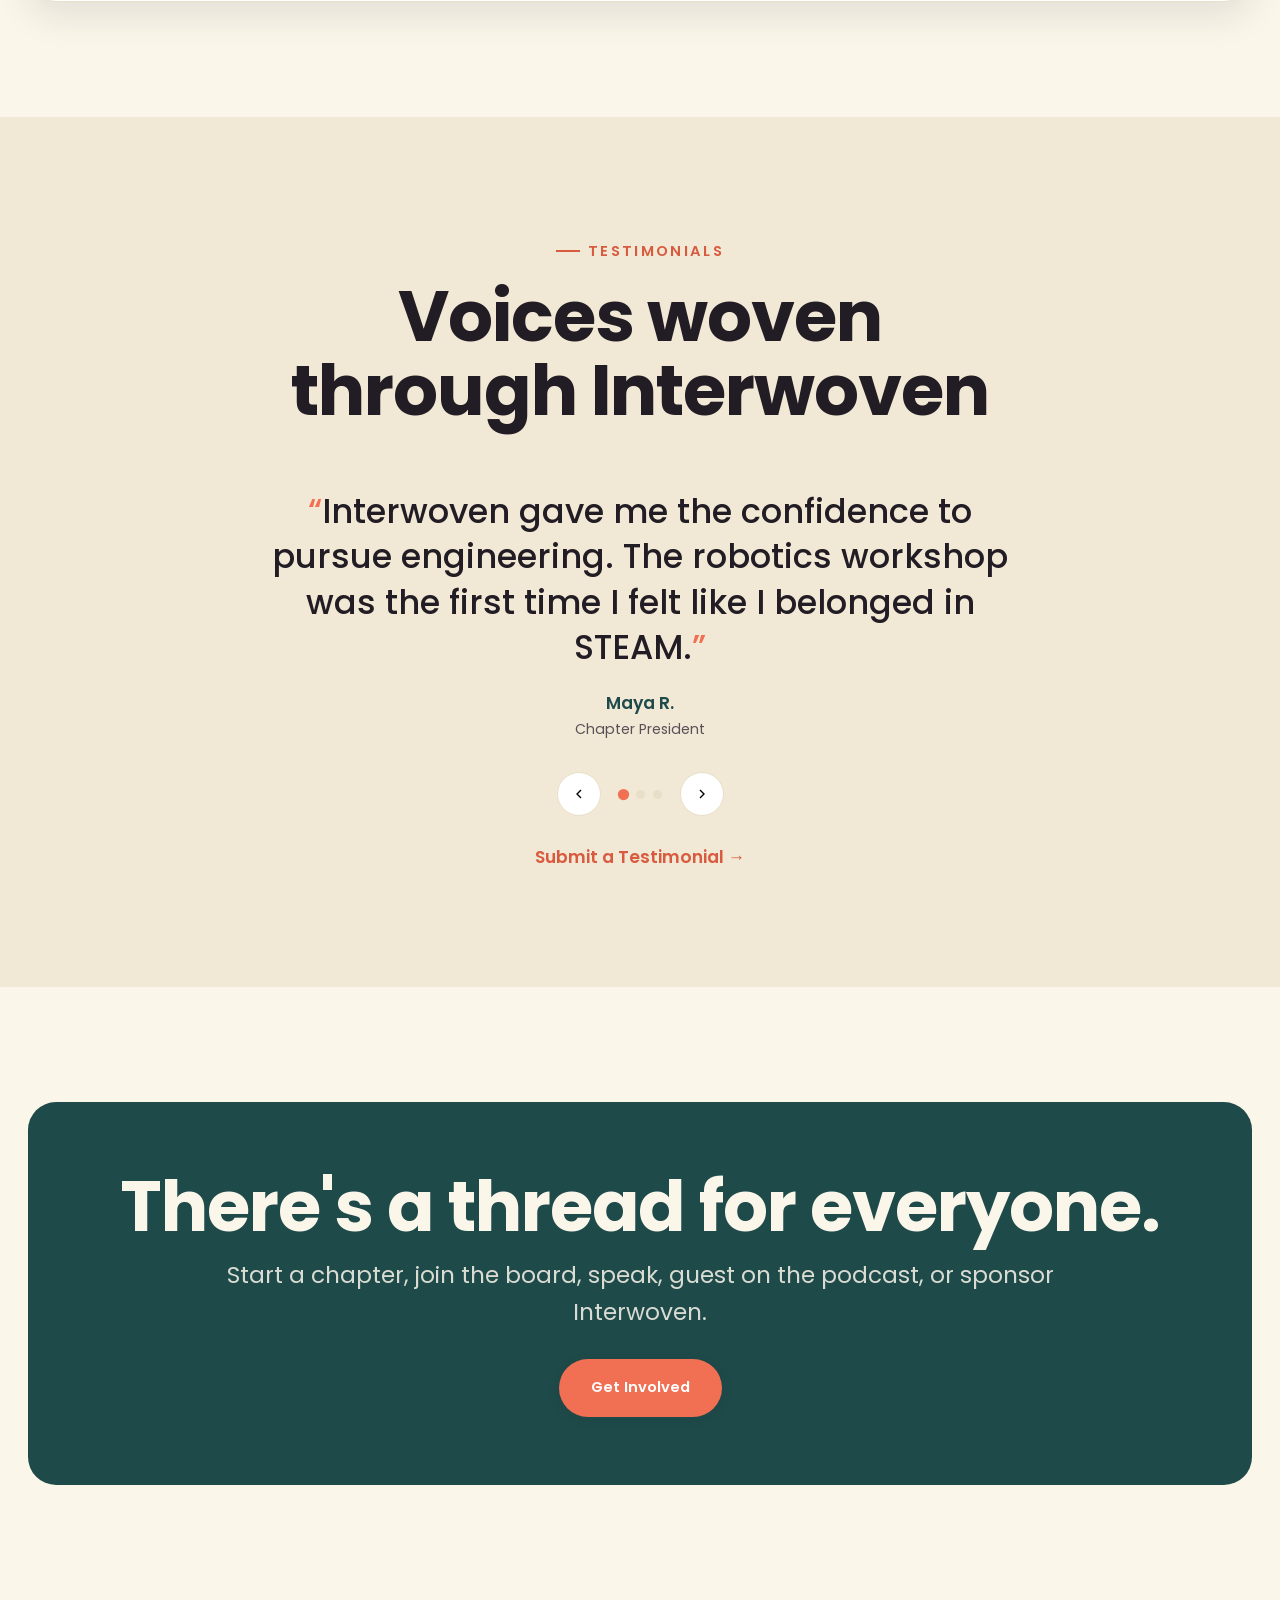
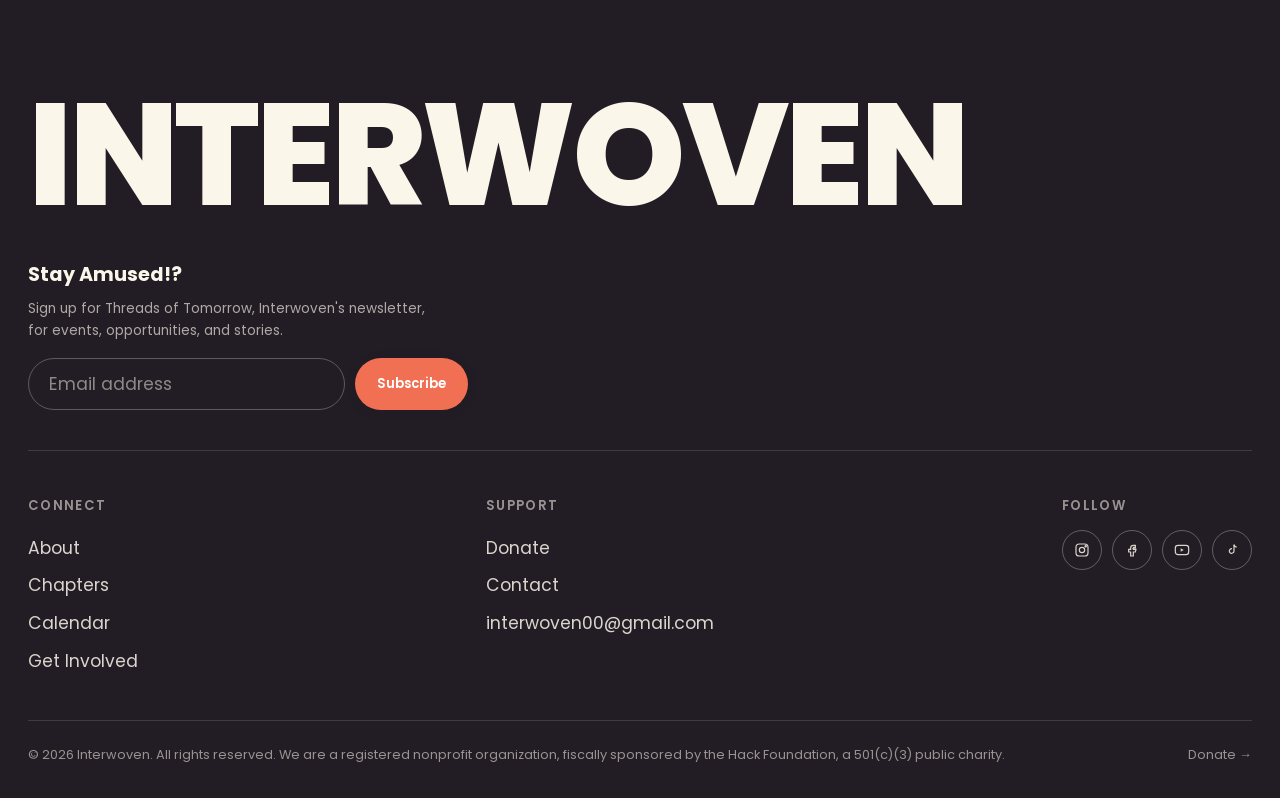
==== commit be3f57fb: "Favicon, chapter card/map fixes, calendar dropdown filters, board restructure, GI icons + copy, cont" ====
--- a/index.html
+++ b/index.html
@@ -11,6 +11,10 @@
 <link rel="preconnect" href="https://fonts.googleapis.com">
 <link rel="preconnect" href="https://fonts.gstatic.com" crossorigin>
 <link href="https://fonts.googleapis.com/css2?family=Poppins:wght@400;500;600;700;800&display=swap" rel="stylesheet">
+<link rel="icon" href="favicon.ico" sizes="any">
+<link rel="icon" href="assets/favicon-32.png" type="image/png" sizes="32x32">
+<link rel="icon" href="assets/favicon-16.png" type="image/png" sizes="16x16">
+<link rel="apple-touch-icon" href="assets/apple-touch-icon.png">
 <link rel="stylesheet" href="css/styles.css">
 </head>
 <body>
@@ -200,7 +204,16 @@
 <footer class="site-footer">
   <div class="wrap">
     <div class="footer-word">INTERWOVEN</div>
-        <div class="footer-row">
+            <div class="footer-newsletter">
+      <h4>Stay Amused!?</h4>
+      <p>Sign up for Threads of Tomorrow, Interwoven's newsletter, for events, opportunities, and stories.</p>
+      <form id="footer-newsletter-form">
+        <label for="footer-newsletter-email" class="visually-hidden">Email address</label>
+        <input type="email" id="footer-newsletter-email" placeholder="Email address" required>
+        <button type="submit" class="btn btn-primary btn-sm">Subscribe</button>
+      </form>
+    </div>
+    <div class="footer-row">
       <div class="footer-col">
         <h4>Connect</h4>
         <a href="about.html">About</a>
--- a/css/styles.css
+++ b/css/styles.css
@@ -404,6 +404,20 @@
 .newsletter-modal input:focus{ border-color: var(--teal); }
 .newsletter-modal button{ padding: 15px 20px; }
 
+/* ---------- Footer newsletter mini-section ---------- */
+.footer-newsletter{ margin-bottom: 44px; padding-bottom: 40px; border-bottom: 1px solid rgba(250,246,234,0.14); }
+.footer-newsletter h4{ color: var(--cream); font-size: 1.2rem; margin-bottom: 8px; font-family: var(--font-display); font-weight: 700; }
+.footer-newsletter p{ color: rgba(250,246,234,0.65); font-size: 0.85rem; margin-bottom: 16px; max-width: 46ch; }
+.footer-newsletter form{ display: flex; gap: 10px; max-width: 440px; flex-wrap: wrap; }
+.footer-newsletter input{
+  flex: 1 1 220px; border: 1.5px solid rgba(250,246,234,0.28); border-radius: var(--r-pill);
+  padding: 12px 20px; background: transparent; color: var(--cream);
+  min-width: 0;
+}
+.footer-newsletter input::placeholder{ color: rgba(250,246,234,0.5); }
+.footer-newsletter input:focus{ border-color: var(--amber); outline: none; }
+.footer-newsletter button{ flex-shrink: 0; }
+
 /* ---------- Page transition sweep ---------- */
 .page-sweep{
   position: fixed; inset: 0; z-index: 900; pointer-events: none;
@@ -497,7 +511,9 @@
 .board-photo.tone-ink{ background: linear-gradient(155deg, #4b4038 0%, var(--ink) 100%); }
 .board-photo span{ padding: 14px 16px; color: var(--cream); font-size: 0.72rem; background: linear-gradient(to top, rgba(0,0,0,0.4), transparent); width: 100%; }
 .board-photo img{ position: absolute; inset: 0; width: 100%; height: 100%; object-fit: cover; object-position: center top; }
-.board-name{ padding: 16px 18px 4px; font-family: var(--font-display); font-weight: 600; }
+.board-name{ padding: 16px 18px 2px; font-family: var(--font-display); font-weight: 600; }
+.board-role{ padding: 0 18px; font-size: 0.82rem; color: var(--text-soft); font-weight: 500; }
+.board-role.always-phone{ margin-top: 2px; color: var(--teal-deep); font-weight: 600; }
 .board-detail{
   max-height: 0; overflow: hidden;
   transition: max-height var(--dur) var(--ease);
@@ -506,7 +522,7 @@
 .board-card:hover .board-detail, .board-card:focus-visible .board-detail, .board-card[aria-expanded="true"] .board-detail{
   max-height: 120px;
 }
-.board-detail .inner{ padding-bottom: 16px; font-size: 0.85rem; color: var(--text-soft); }
+.board-detail .inner{ padding-top: 10px; padding-bottom: 16px; font-size: 0.85rem; color: var(--text-soft); }
 .board-detail a{ color: var(--teal-deep); font-weight: 600; }
 .board-card .toggle-hint{ padding: 0 18px 14px; font-size: 0.72rem; color: var(--text-soft); }
 
@@ -538,11 +554,6 @@
 @media (max-width: 900px){ .chapter-directory{ grid-template-columns: repeat(2,1fr); } }
 @media (max-width: 560px){ .chapter-directory{ grid-template-columns: 1fr; } }
 .chapter-card{ background: var(--surface); border: 1px solid var(--border); border-radius: var(--r-md); padding: 20px; }
-.chapter-avatar{
-  width: 48px; height: 48px; border-radius: 50%; background: var(--cream-deep);
-  display: flex; align-items: center; justify-content: center; font-weight: 700; color: var(--teal-deep);
-  margin-bottom: 12px;
-}
 .chapter-card h4{ margin-bottom: 2px; }
 .chapter-card .loc{ font-size: 0.82rem; color: var(--text-soft); margin-bottom: 8px; }
 .chapter-card a{ font-size: 0.82rem; color: var(--teal-deep); font-weight: 600; }
@@ -572,14 +583,45 @@
 }
 .chip[aria-pressed="true"]{ background: var(--coral); border-color: var(--coral); color: var(--white); }
 
+/* ---------- Calendar filter row (All / dropdowns / buttons) ---------- */
+.cal-filters{ display: flex; flex-wrap: wrap; align-items: center; gap: 10px; margin-bottom: 10px; }
+.cal-dropdown{ position: relative; }
+.cal-dropdown-toggle{ display: inline-flex; align-items: center; gap: 7px; cursor: pointer; }
+.cal-dropdown-toggle svg{ transition: transform var(--dur-fast) var(--ease); }
+.cal-dropdown-toggle[aria-expanded="true"] svg{ transform: rotate(180deg); }
+.cal-dropdown-toggle.has-selection{ background: var(--coral); border-color: var(--coral); color: var(--white); }
+.cal-dropdown-menu{
+  position: absolute; top: calc(100% + 8px); left: 0; z-index: 20;
+  background: var(--surface); border: 1px solid var(--border); border-radius: var(--r-md);
+  box-shadow: var(--shadow-md); padding: 8px; min-width: 220px;
+  display: flex; flex-direction: column; gap: 2px;
+  opacity: 0; visibility: hidden; transform: translateY(-6px);
+  transition: opacity var(--dur-fast) var(--ease), transform var(--dur-fast) var(--ease), visibility var(--dur-fast);
+}
+.cal-dropdown.is-open .cal-dropdown-menu{ opacity: 1; visibility: visible; transform: translateY(0); }
+.cal-dropdown-menu button{
+  text-align: left; border: none; background: transparent; border-radius: var(--r-sm);
+  padding: 10px 12px; font-size: 0.86rem; color: var(--text); font-weight: 500;
+}
+.cal-dropdown-menu button:hover{ background: var(--cream-deep); }
+.cal-dropdown-menu button[aria-pressed="true"]{ background: var(--coral); color: var(--white); }
+
 /* ---------- Editorial opportunity cards (Get Involved) ---------- */
 .opportunity{
-  display: grid; grid-template-columns: 90px 1fr auto; gap: 24px; align-items: center;
+  display: grid; grid-template-columns: 64px 1fr auto; gap: 24px; align-items: center;
   padding: 28px; border-radius: var(--r-lg); background: var(--surface); border: 1px solid var(--border);
   margin-bottom: 18px;
 }
 @media (max-width: 700px){ .opportunity{ grid-template-columns: 1fr; text-align: left; } }
-.opportunity .op-num{ font-family: var(--font-display); font-weight: 800; font-size: 2.2rem; color: var(--border); }
+.op-icon{
+  width: 56px; height: 56px; border-radius: 50%;
+  display: flex; align-items: center; justify-content: center;
+  color: var(--white); flex-shrink: 0;
+}
+.op-icon.tone-teal{ background: var(--teal); }
+.op-icon.tone-coral{ background: var(--coral); }
+.op-icon.tone-amber{ background: var(--amber); }
+.op-icon.tone-ink{ background: var(--ink); }
 .opportunity h3{ margin-bottom: 6px; }
 .opportunity p{ color: var(--text-soft); }
 
@@ -633,3 +675,28 @@
 .accordion-item[data-open="true"] .plus{ background: var(--teal); transform: rotate(90deg); }
 .accordion-panel{ overflow: hidden; max-height: 0; transition: max-height var(--dur-slow) var(--ease); }
 .accordion-panel .inner{ padding: 0 4px 22px; color: var(--text-soft); max-width: 70ch; }
+
+/* ---------- Fun FAQ card grid (Contact page) ---------- */
+.faq-fun{ display: grid; grid-template-columns: 1fr 1fr; gap: 18px; border: none; }
+@media (max-width: 700px){ .faq-fun{ grid-template-columns: 1fr; } }
+.faq-fun-card{
+  border: none; border-radius: var(--r-lg); padding: 6px;
+  transition: transform var(--dur) var(--ease), box-shadow var(--dur) var(--ease);
+}
+.faq-fun-card:hover{ transform: translateY(-4px) rotate(-0.4deg); box-shadow: var(--shadow-md); }
+.faq-fun-card.tone-teal{ background: rgba(57,127,127,0.12); }
+.faq-fun-card.tone-coral{ background: rgba(241,112,83,0.12); }
+.faq-fun-card.tone-amber{ background: rgba(230,172,70,0.16); }
+.faq-fun-card.tone-ink{ background: rgba(34,28,36,0.07); }
+.faq-fun-card .accordion-trigger{
+  padding: 18px 16px; border-radius: var(--r-md); gap: 12px;
+}
+.faq-fun-icon{
+  font-size: 1.5rem; flex-shrink: 0; width: 44px; height: 44px; border-radius: 50%;
+  background: var(--surface); display: flex; align-items: center; justify-content: center;
+  box-shadow: var(--shadow-sm);
+}
+.faq-fun-card .accordion-trigger span:not(.faq-fun-icon):not(.plus){ flex: 1; }
+.faq-fun-card .plus{ background: var(--surface); }
+.faq-fun-card .accordion-panel .inner{ padding: 0 16px 20px 76px; }
+
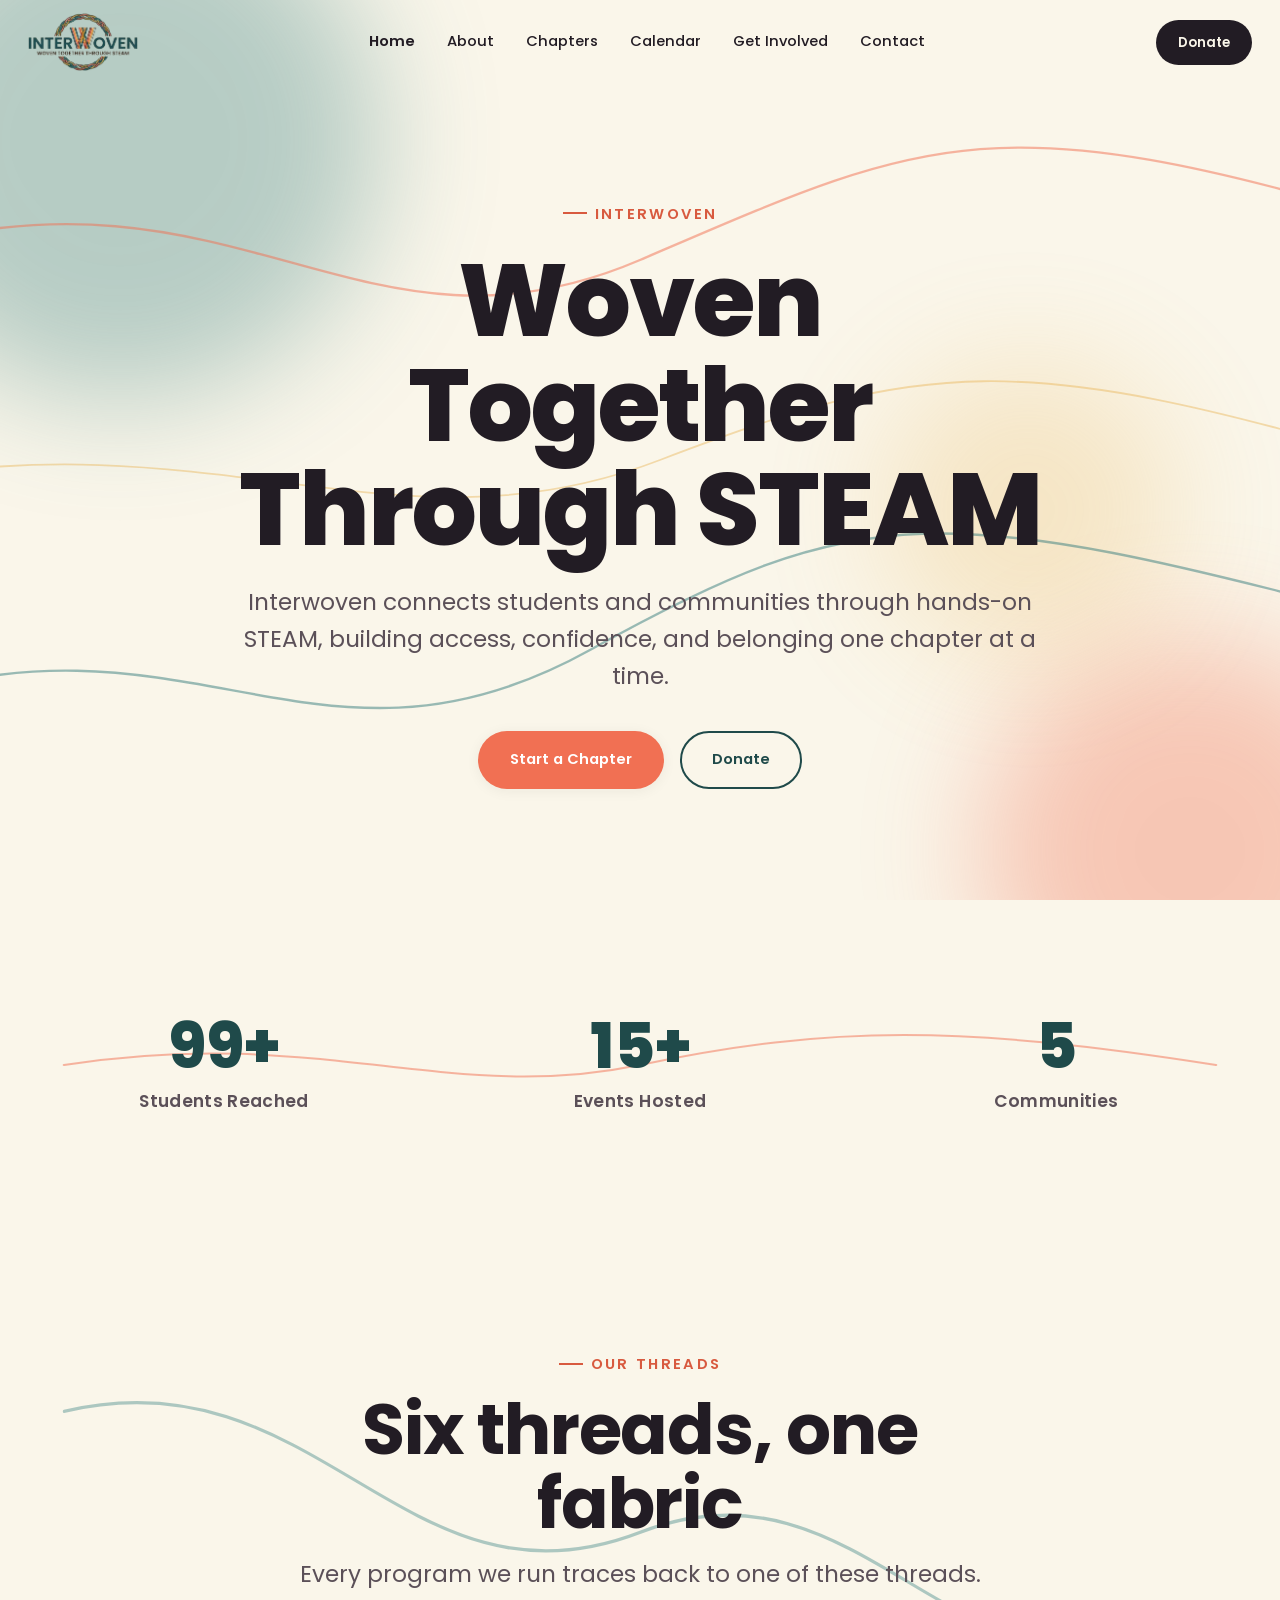
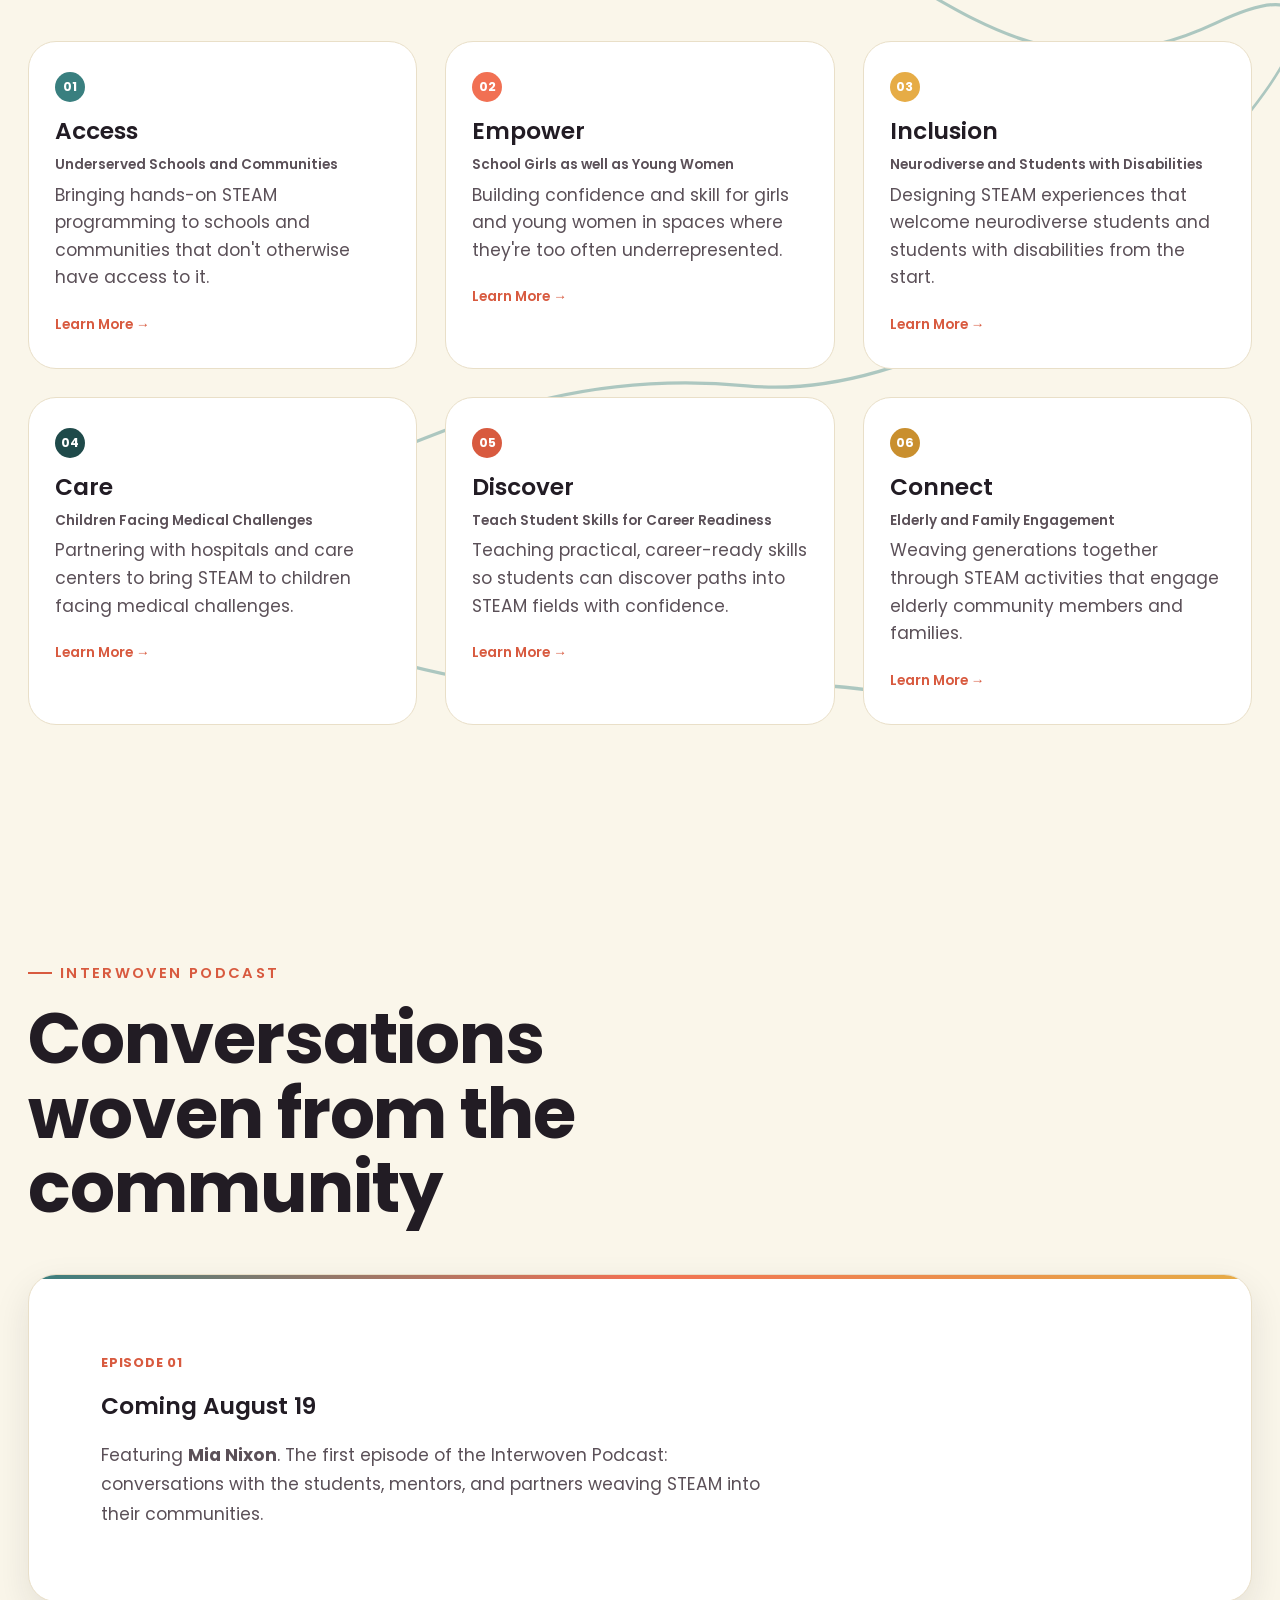
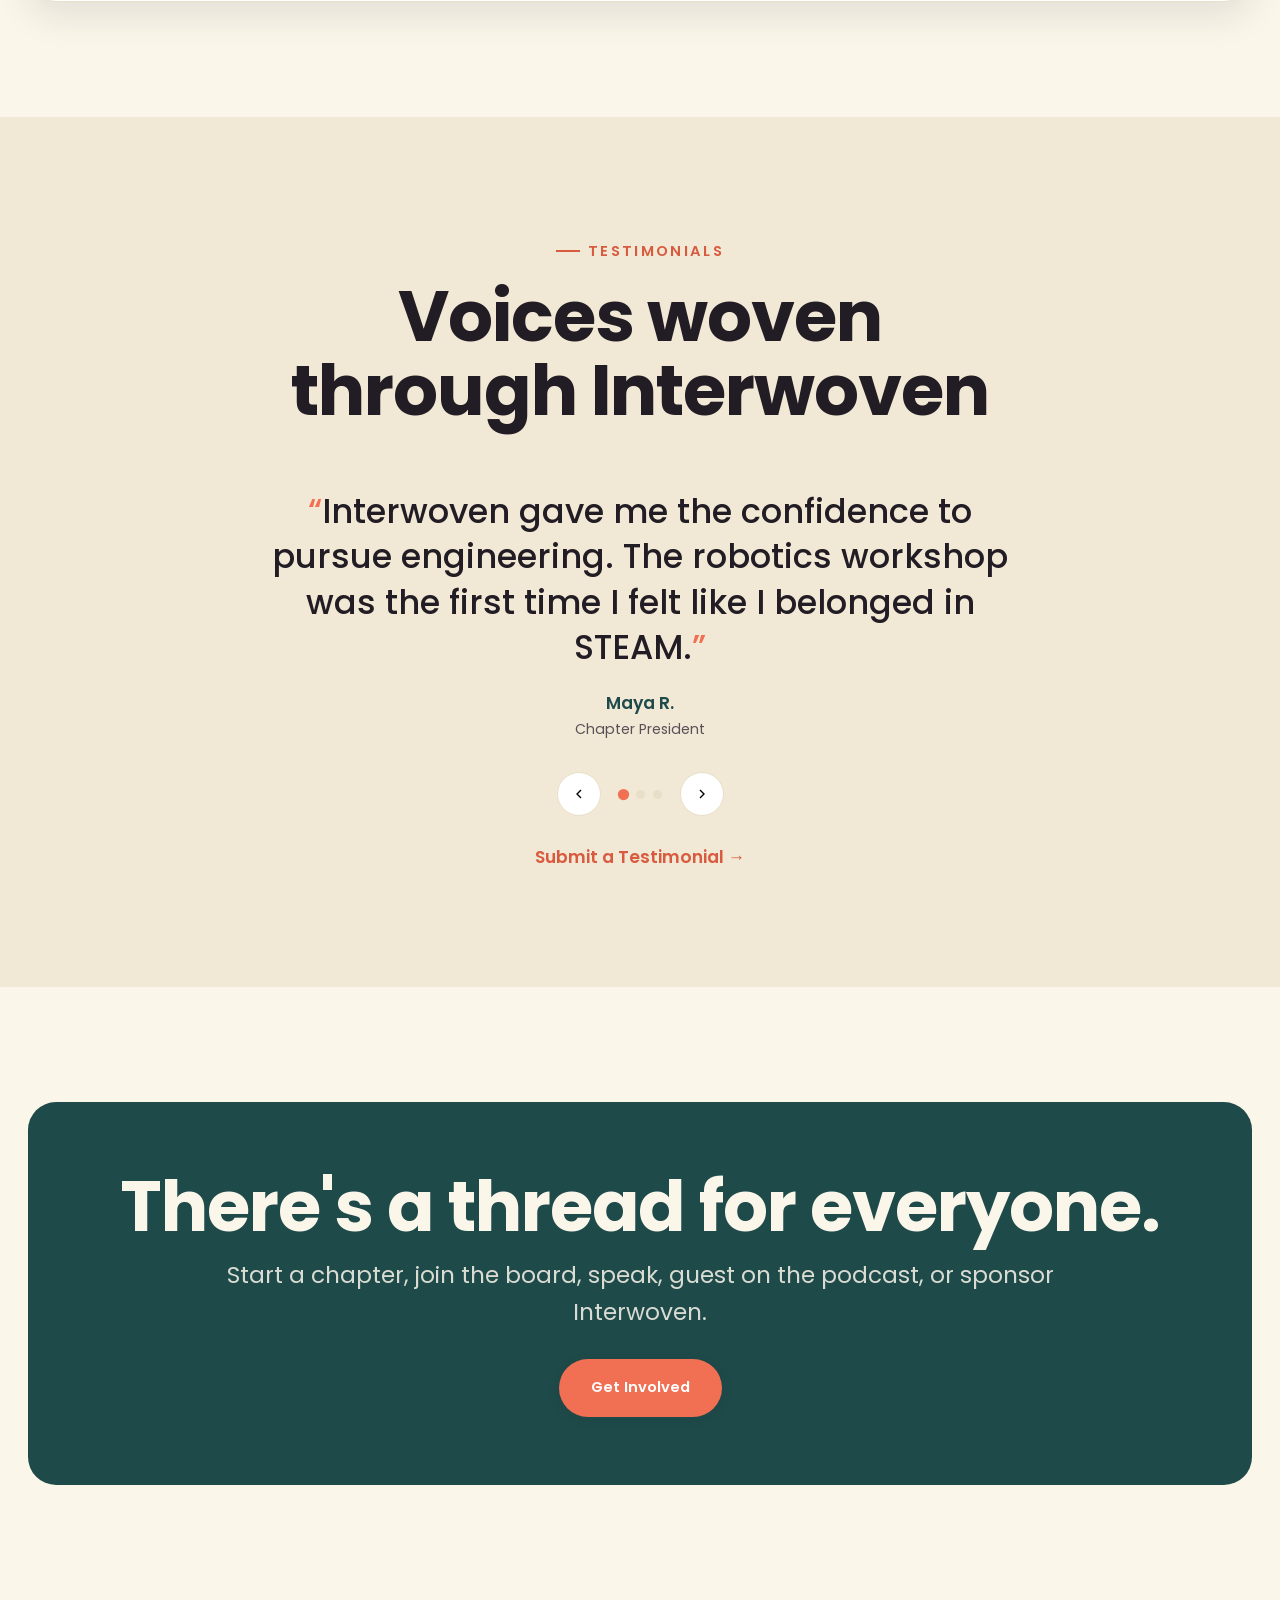
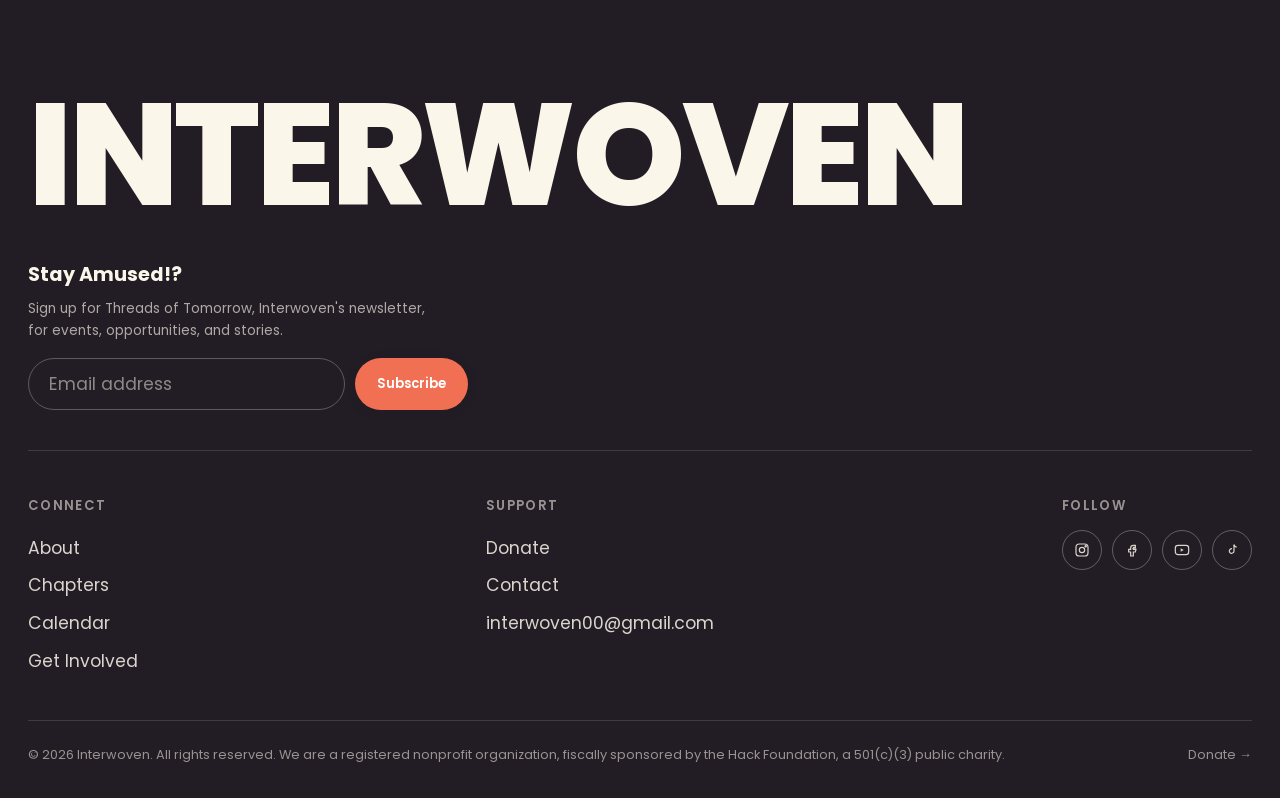
==== commit 83896b44: "Site updates: roster/chapter sync, dash cleanup, new board sections, UX fixes - Add Social Media Boa" ====
--- a/index.html
+++ b/index.html
@@ -3,9 +3,9 @@
 <head>
 <meta charset="UTF-8">
 <meta name="viewport" content="width=device-width, initial-scale=1">
-<title>Interwoven – Woven Together Through STEAM</title>
-<meta name="description" content="Interwoven is a 501(c)(3) nonprofit connecting students and communities through STEAM – access, empowerment, inclusion, care, discovery, and connection.">
-<meta property="og:title" content="Interwoven – Woven Together Through STEAM">
+<title>Interwoven | Woven Together Through STEAM</title>
+<meta name="description" content="Interwoven is a 501(c)(3) nonprofit connecting students and communities through STEAM: access, empowerment, inclusion, care, discovery, and connection.">
+<meta property="og:title" content="Interwoven | Woven Together Through STEAM">
 <meta property="og:description" content="A 501(c)(3) nonprofit connecting students and communities through STEAM.">
 <meta property="og:type" content="website">
 <link rel="preconnect" href="https://fonts.googleapis.com">
@@ -29,7 +29,7 @@
 <header class="site-header">
   <div class="header-inner">
     <a href="index.html" class="brand" aria-label="Interwoven home">
-      <img src="assets/logo-full-sm.png" alt="Interwoven – Woven Together Through STEAM" height="58" width="112">
+      <img src="assets/logo-full-sm.png" alt="Interwoven logo" height="58" width="112">
     </a>
     <nav class="primary-nav" id="primary-nav" aria-label="Primary">
       <a href="index.html">Home</a>
@@ -68,7 +68,7 @@
     <div class="hero-inner">
       <span class="eyebrow">Interwoven</span>
       <h1>Woven Together<br>Through STEAM</h1>
-      <p class="lede">Interwoven connects students and communities through hands-on STEAM – building access, confidence, and belonging one chapter at a time.</p>
+      <p class="lede">Interwoven connects students and communities through hands-on STEAM, building access, confidence, and belonging one chapter at a time.</p>
       <div class="hero-actions">
         <a href="get-involved.html#start-a-chapter" class="btn btn-primary">
           Start a Chapter
@@ -135,7 +135,7 @@
       <div class="podcast-card" data-reveal>
         <span class="podcast-ep">Episode 01</span>
         <h3 class="h3">Coming August 19</h3>
-        <p class="text-soft">Featuring <strong>Mia Nixon</strong>. The first episode of the Interwoven Podcast – conversations with the students, mentors, and partners weaving STEAM into their communities.</p>
+        <p class="text-soft">Featuring <strong>Mia Nixon</strong>. The first episode of the Interwoven Podcast: conversations with the students, mentors, and partners weaving STEAM into their communities.</p>
       </div>
     </div>
   </section>
@@ -192,7 +192,7 @@
     <button class="newsletter-modal-close" data-close-newsletter aria-label="Dismiss">&times;</button>
     <span class="eyebrow">Stay in the Thread</span>
     <h3>Get Interwoven updates</h3>
-    <p>Events, opportunities, and stories from Interwoven – straight to your inbox.</p>
+    <p>Events, opportunities, and stories from Interwoven, straight to your inbox.</p>
     <form>
       <label for="newsletter-modal-email" class="visually-hidden">Email address</label>
       <input type="email" id="newsletter-modal-email" placeholder="Email address" required>
--- a/css/styles.css
+++ b/css/styles.css
@@ -367,7 +367,8 @@
 /* ---------- Newsletter popup (prominent, centered modal) ---------- */
 .newsletter-overlay{
   position: fixed; inset: 0; z-index: 500;
-  background: rgba(34,28,36,0.6);
+  background: rgba(24,18,26,0.72);
+  backdrop-filter: blur(3px);
   display: flex; align-items: center; justify-content: center;
   padding: 20px;
   opacity: 0; visibility: hidden;
@@ -376,33 +377,33 @@
 .newsletter-overlay.is-open{ opacity: 1; visibility: visible; }
 .newsletter-modal{
   background: var(--surface); border-radius: var(--r-lg);
-  max-width: 460px; width: 100%; padding: 48px 40px 40px;
+  max-width: 540px; width: 100%; padding: 56px 48px 46px;
   position: relative; text-align: center;
-  box-shadow: var(--shadow-lg);
-  transform: translateY(18px) scale(0.96);
+  box-shadow: 0 30px 70px -12px rgba(24,18,26,0.55), 0 0 0 1px rgba(0,0,0,0.03);
+  transform: translateY(24px) scale(0.94);
   transition: transform var(--dur) var(--ease);
 }
 .newsletter-overlay.is-open .newsletter-modal{ transform: translateY(0) scale(1); }
 .newsletter-modal::before{
-  content:""; position: absolute; top: 0; left: 28px; right: 28px; height: 5px;
+  content:""; position: absolute; top: 0; left: 0; right: 0; height: 7px;
   background: linear-gradient(90deg, var(--teal), var(--coral), var(--amber));
-  border-radius: 0 0 5px 5px;
+  border-radius: var(--r-lg) var(--r-lg) 0 0;
 }
 .newsletter-modal-close{
-  position: absolute; top: 14px; right: 16px; width: 36px; height: 36px; border-radius: 50%;
-  border: none; background: transparent; font-size: 1.3rem; color: var(--text-soft); line-height: 1;
-}
-.newsletter-modal-close:hover{ background: var(--cream-deep); }
-.newsletter-modal .eyebrow{ justify-content: center; margin-bottom: 14px; }
-.newsletter-modal h3{ font-size: var(--step-2); }
-.newsletter-modal p{ color: var(--text-soft); margin-top: 12px; }
-.newsletter-modal form{ display: flex; flex-direction: column; gap: 12px; margin-top: 26px; }
+  position: absolute; top: 16px; right: 18px; width: 38px; height: 38px; border-radius: 50%;
+  border: none; background: var(--cream); font-size: 1.4rem; color: var(--text-soft); line-height: 1;
+}
+.newsletter-modal-close:hover{ background: var(--cream-deep); color: var(--text); }
+.newsletter-modal .eyebrow{ justify-content: center; margin-bottom: 16px; }
+.newsletter-modal h3{ font-size: clamp(1.7rem, 2.4vw, var(--step-3)); font-weight: 800; }
+.newsletter-modal p{ color: var(--text-soft); margin-top: 14px; font-size: 1.05rem; }
+.newsletter-modal form{ display: flex; flex-direction: column; gap: 14px; margin-top: 30px; }
 .newsletter-modal input{
-  border: 1.5px solid var(--border); border-radius: var(--r-pill);
-  padding: 15px 20px; background: var(--cream); color: var(--text); text-align: center; font-size: 1rem;
-}
-.newsletter-modal input:focus{ border-color: var(--teal); }
-.newsletter-modal button{ padding: 15px 20px; }
+  border: 2px solid var(--border); border-radius: var(--r-pill);
+  padding: 17px 22px; background: var(--cream); color: var(--text); text-align: center; font-size: 1.05rem;
+}
+.newsletter-modal input:focus{ border-color: var(--teal); outline: none; }
+.newsletter-modal button{ padding: 17px 22px; font-size: 1.05rem; font-weight: 700; box-shadow: var(--shadow-sm); }
 
 /* ---------- Footer newsletter mini-section ---------- */
 .footer-newsletter{ margin-bottom: 44px; padding-bottom: 40px; border-bottom: 1px solid rgba(250,246,234,0.14); }
@@ -482,14 +483,9 @@
 .visually-hidden{ position: absolute; width: 1px; height: 1px; overflow: hidden; clip: rect(0 0 0 0); white-space: nowrap; }
 
 /* ---------- Split hero (About) ---------- */
-.split-hero{ display: grid; grid-template-columns: 1fr 1fr; gap: 0; border-radius: var(--r-lg); overflow: hidden; box-shadow: var(--shadow-md); }
-@media (max-width: 820px){ .split-hero{ grid-template-columns: 1fr; } }
-.split-block{ padding: clamp(32px,5vw,56px); }
-.split-block.story{ background: var(--surface); }
-.split-block.mission{ background: var(--teal-deep); color: var(--cream); }
-.split-block.mission h3, .split-block.mission p{ color: var(--cream); }
-.split-block .eyebrow{ margin-bottom: 14px; }
-.split-block.mission .eyebrow{ color: var(--amber); }
+.plain-block{ max-width: 72ch; margin-bottom: 56px; }
+.plain-block:last-child{ margin-bottom: 0; }
+.plain-block p{ color: var(--text-soft); }
 
 /* ---------- Executive board ---------- */
 .board-grid{ display: grid; grid-template-columns: repeat(4, 1fr); gap: 22px; align-items: start; }
@@ -544,7 +540,18 @@
 }
 
 /* ---------- Chapters map + directory ---------- */
+.map-wrap{ position: relative; }
 #chapters-map{ height: 520px; border-radius: var(--r-lg); overflow: hidden; border: 1px solid var(--border); box-shadow: var(--shadow-sm); }
+.map-home-btn{
+  position: absolute; top: 12px; left: 12px; z-index: 400;
+  width: 38px; height: 38px; border-radius: var(--r-md, 10px);
+  background: var(--surface); border: 1px solid var(--border); color: var(--text);
+  display: flex; align-items: center; justify-content: center;
+  box-shadow: var(--shadow-sm); cursor: pointer;
+  transition: background var(--dur) var(--ease), transform var(--dur) var(--ease);
+}
+.map-home-btn:hover{ background: var(--cream-deep); transform: translateY(-1px); }
+.map-home-btn:active{ transform: translateY(0); }
 .map-fallback{
   height: 520px; border-radius: var(--r-lg); border: 1px dashed var(--border);
   display: flex; align-items: center; justify-content: center; text-align: center; padding: 40px;
@@ -553,7 +560,15 @@
 .chapter-directory{ display: grid; grid-template-columns: repeat(4,1fr); gap: 20px; }
 @media (max-width: 900px){ .chapter-directory{ grid-template-columns: repeat(2,1fr); } }
 @media (max-width: 560px){ .chapter-directory{ grid-template-columns: 1fr; } }
-.chapter-card{ background: var(--surface); border: 1px solid var(--border); border-radius: var(--r-md); padding: 20px; }
+.chapter-card{ background: var(--surface); border: 1px solid var(--border); border-radius: var(--r-md); overflow: hidden; }
+.chapter-card .chapter-photo-wrap{ position: relative; width: 100%; aspect-ratio: 16 / 9; overflow: hidden; background: var(--cream-deep); }
+.chapter-card .chapter-photo-wrap img{ width: 100%; height: 100%; object-fit: cover; display: block; }
+.chapter-card .chapter-photo-credit{
+  position: absolute; bottom: 6px; right: 8px; font-size: 0.65rem; color: #fff;
+  background: rgba(0,0,0,0.45); padding: 2px 7px; border-radius: var(--r-pill);
+  line-height: 1.4;
+}
+.chapter-card .chapter-card-body{ padding: 20px; }
 .chapter-card h4{ margin-bottom: 2px; }
 .chapter-card .loc{ font-size: 0.82rem; color: var(--text-soft); margin-bottom: 8px; }
 .chapter-card a{ font-size: 0.82rem; color: var(--teal-deep); font-weight: 600; }
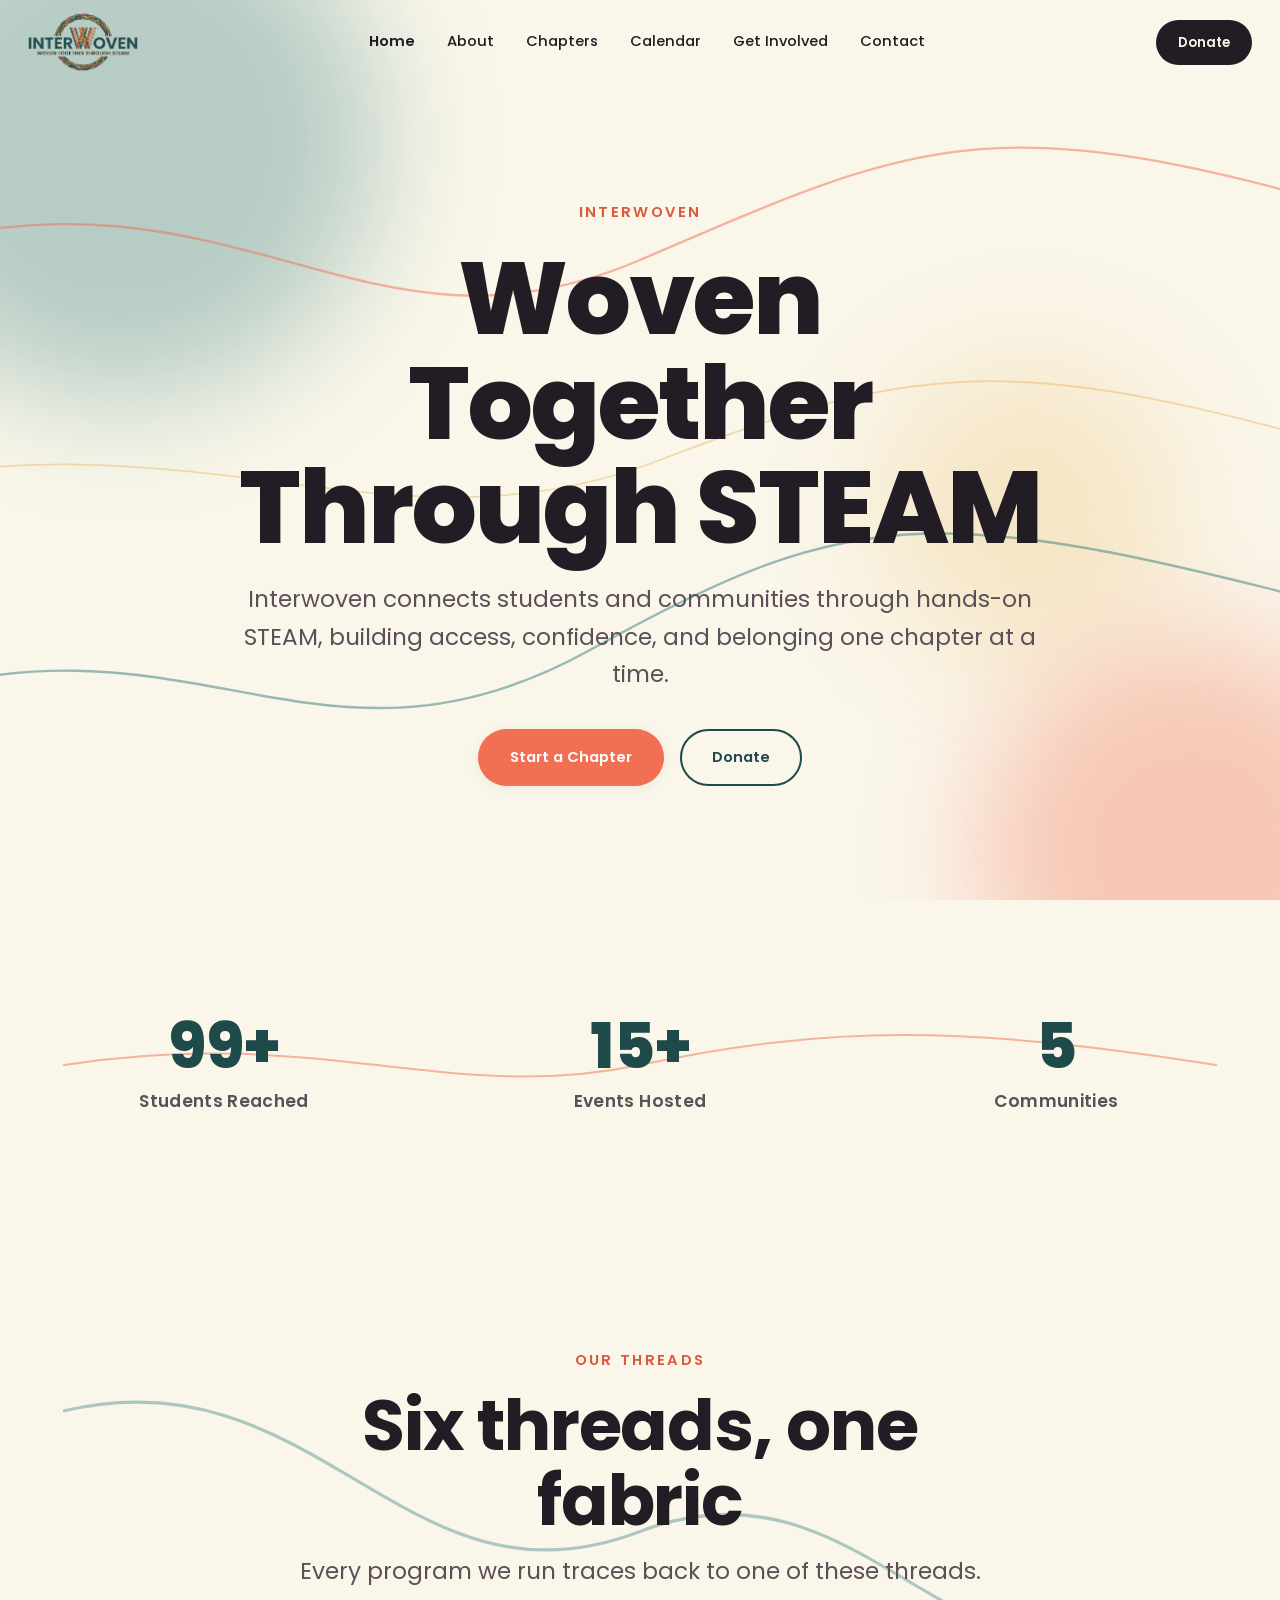
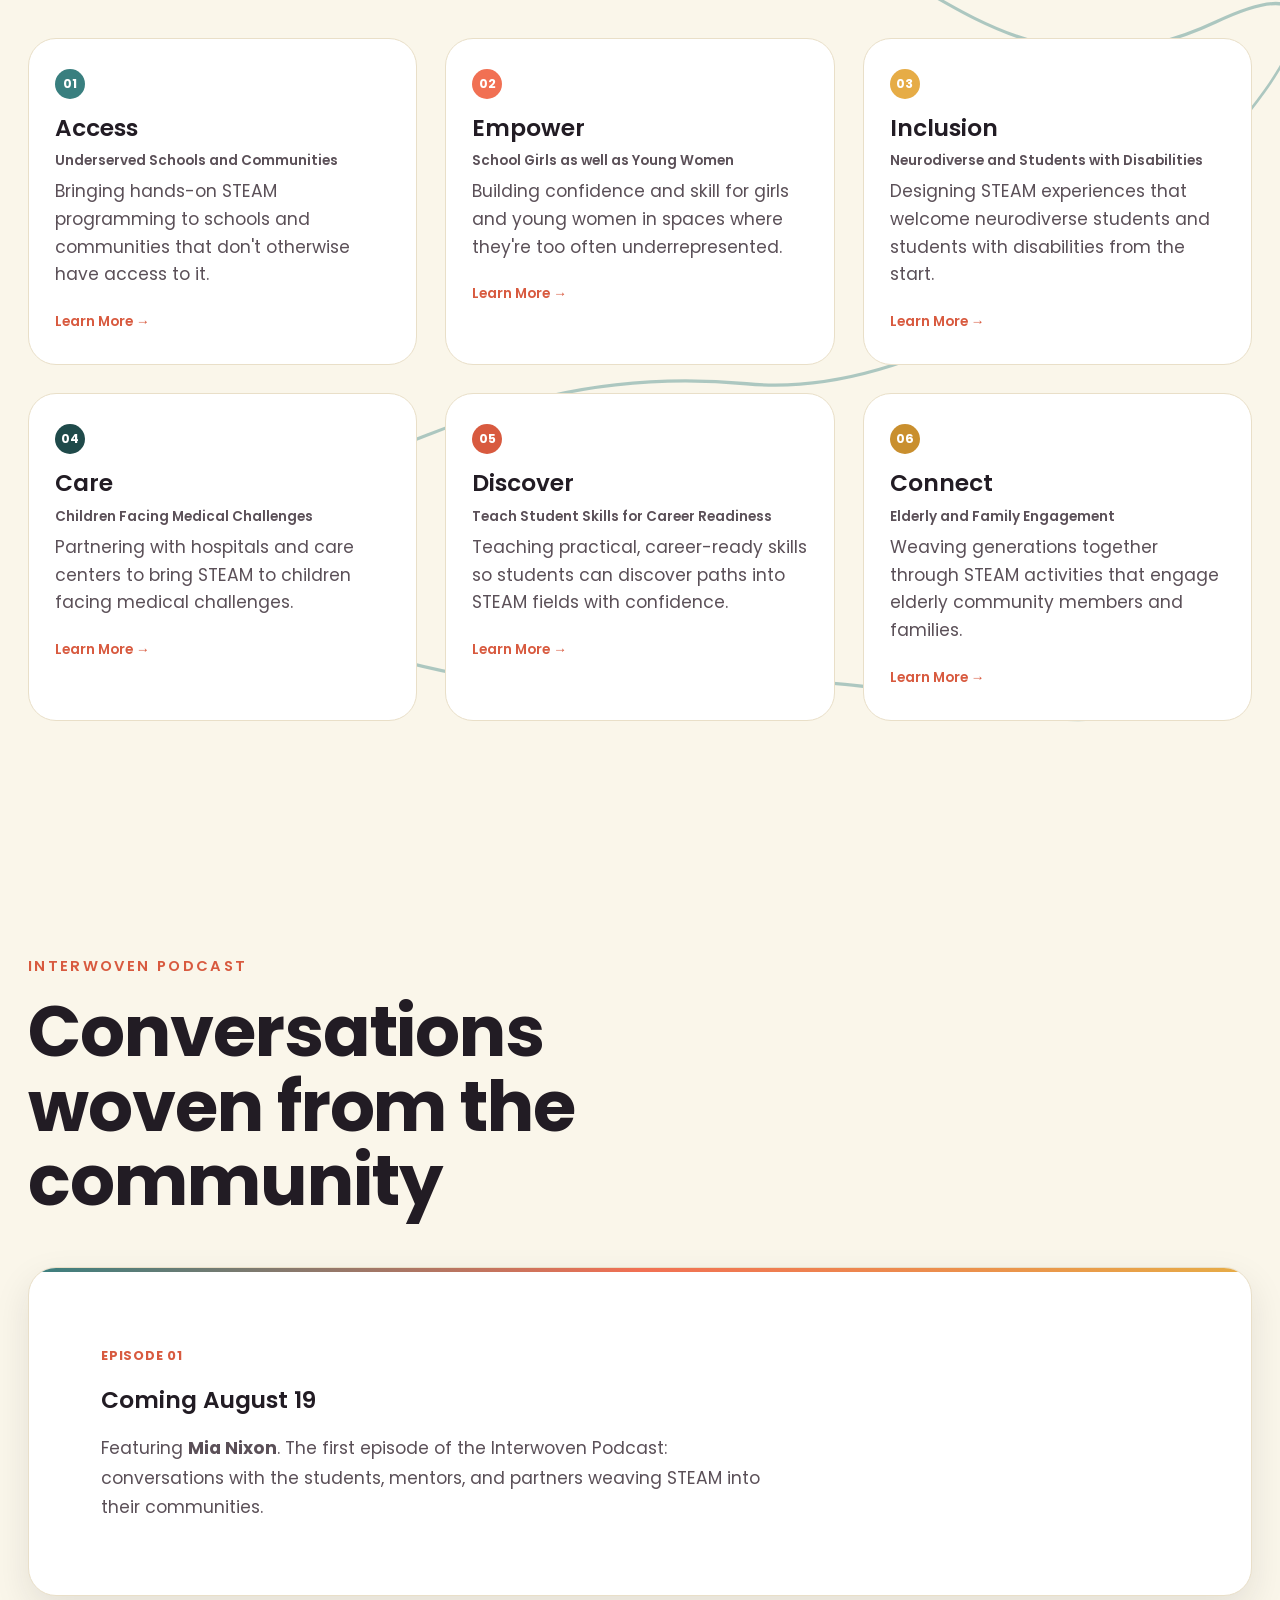
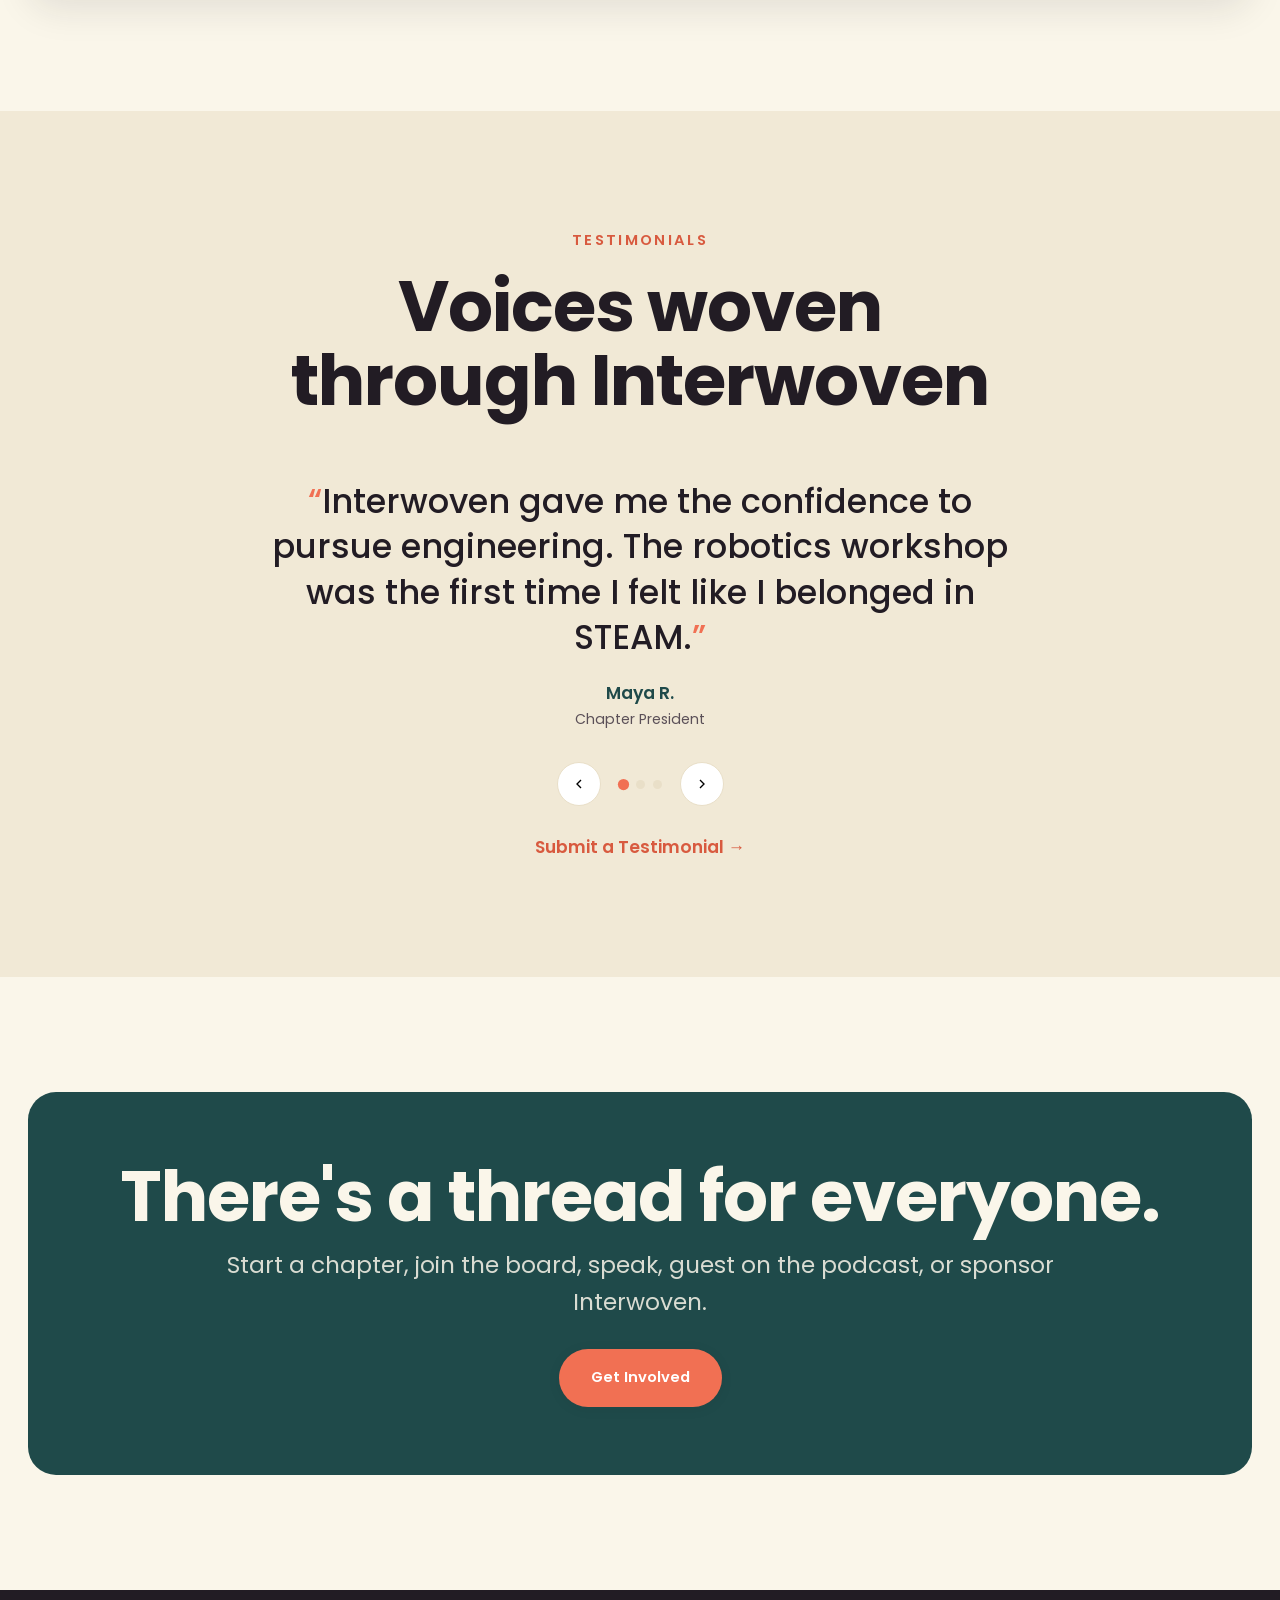
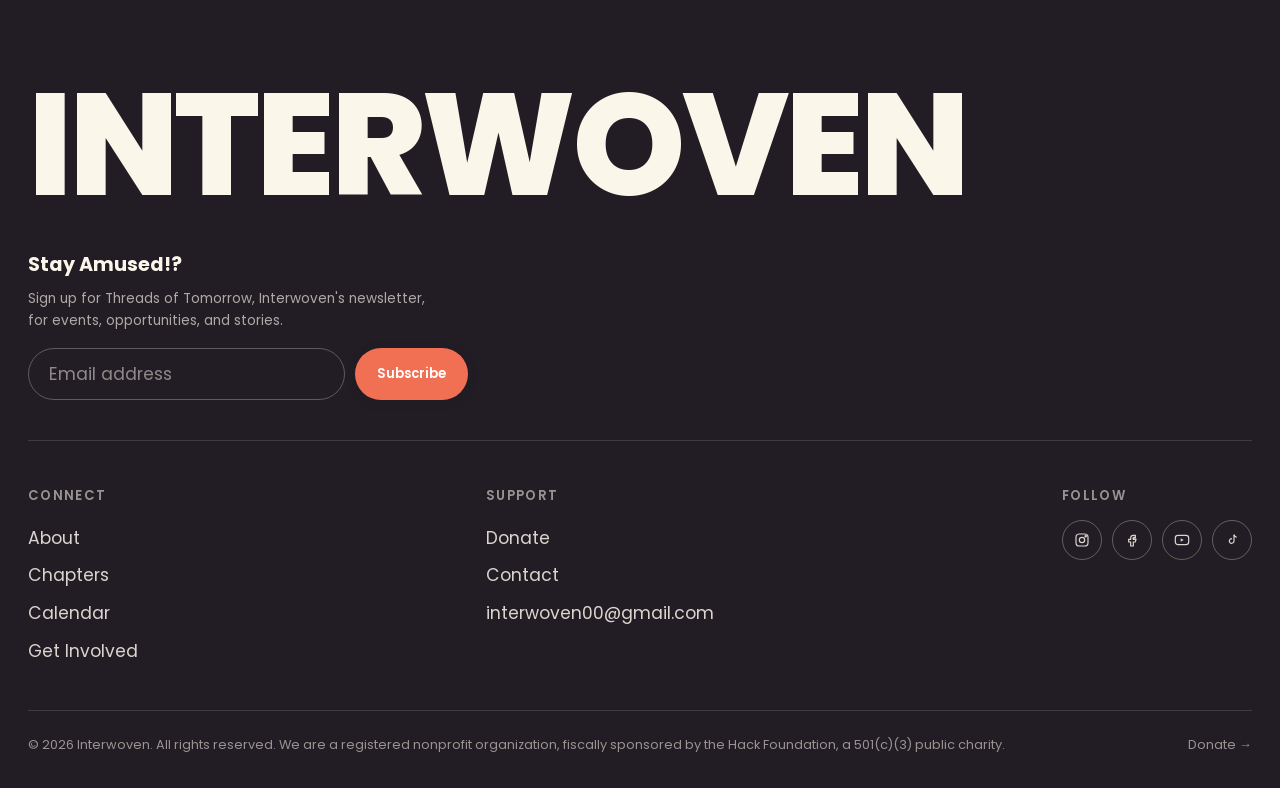
==== commit 38bf90af: "Add cache-busting version query to stylesheet link to force refresh" ====
--- a/index.html
+++ b/index.html
@@ -15,7 +15,7 @@
 <link rel="icon" href="assets/favicon-32.png" type="image/png" sizes="32x32">
 <link rel="icon" href="assets/favicon-16.png" type="image/png" sizes="16x16">
 <link rel="apple-touch-icon" href="assets/apple-touch-icon.png">
-<link rel="stylesheet" href="css/styles.css">
+<link rel="stylesheet" href="css/styles.css?v=20260820">
 </head>
 <body>
 <a class="skip-link" href="#main">Skip to main content</a>
--- a/css/styles.css
+++ b/css/styles.css
@@ -113,12 +113,11 @@
 @media (max-width: 640px){ .grid-2, .grid-3{ grid-template-columns: 1fr; } }
 
 .eyebrow{
-  display: inline-flex; align-items: flex-start; gap: 8px;
+  display: inline-flex; align-items: flex-start;
   font-size: var(--step--1); font-weight: 600; letter-spacing: 0.16em;
   text-transform: uppercase; color: var(--coral-deep);
   text-align: left;
 }
-.eyebrow::before{ content:""; width: 24px; height: 2px; background: currentColor; margin-top: 0.65em; flex-shrink: 0; }
 .eyebrow.center{ justify-content: center; }
 
 h1,.h1{ font-family: var(--font-display); font-weight: 800; font-size: var(--step-5); line-height: 1.02; letter-spacing: -0.02em; color: var(--ink); }
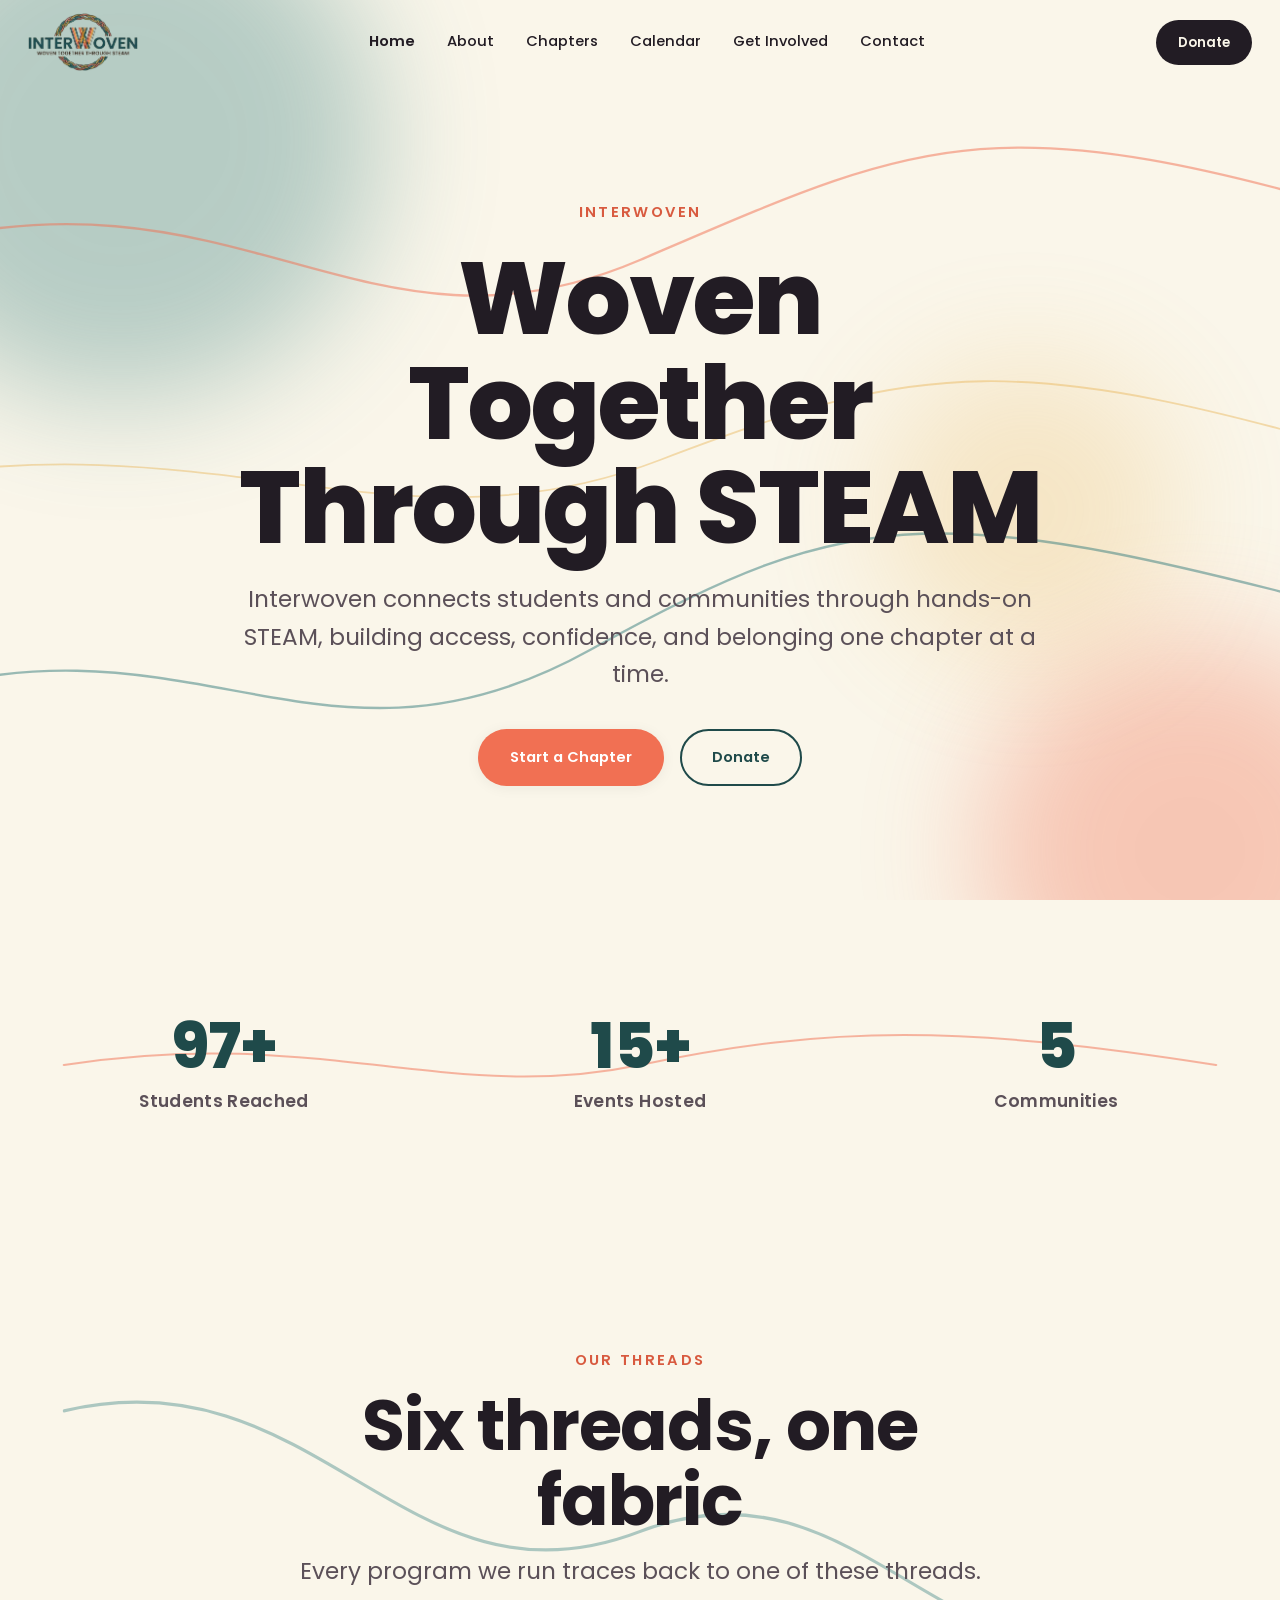
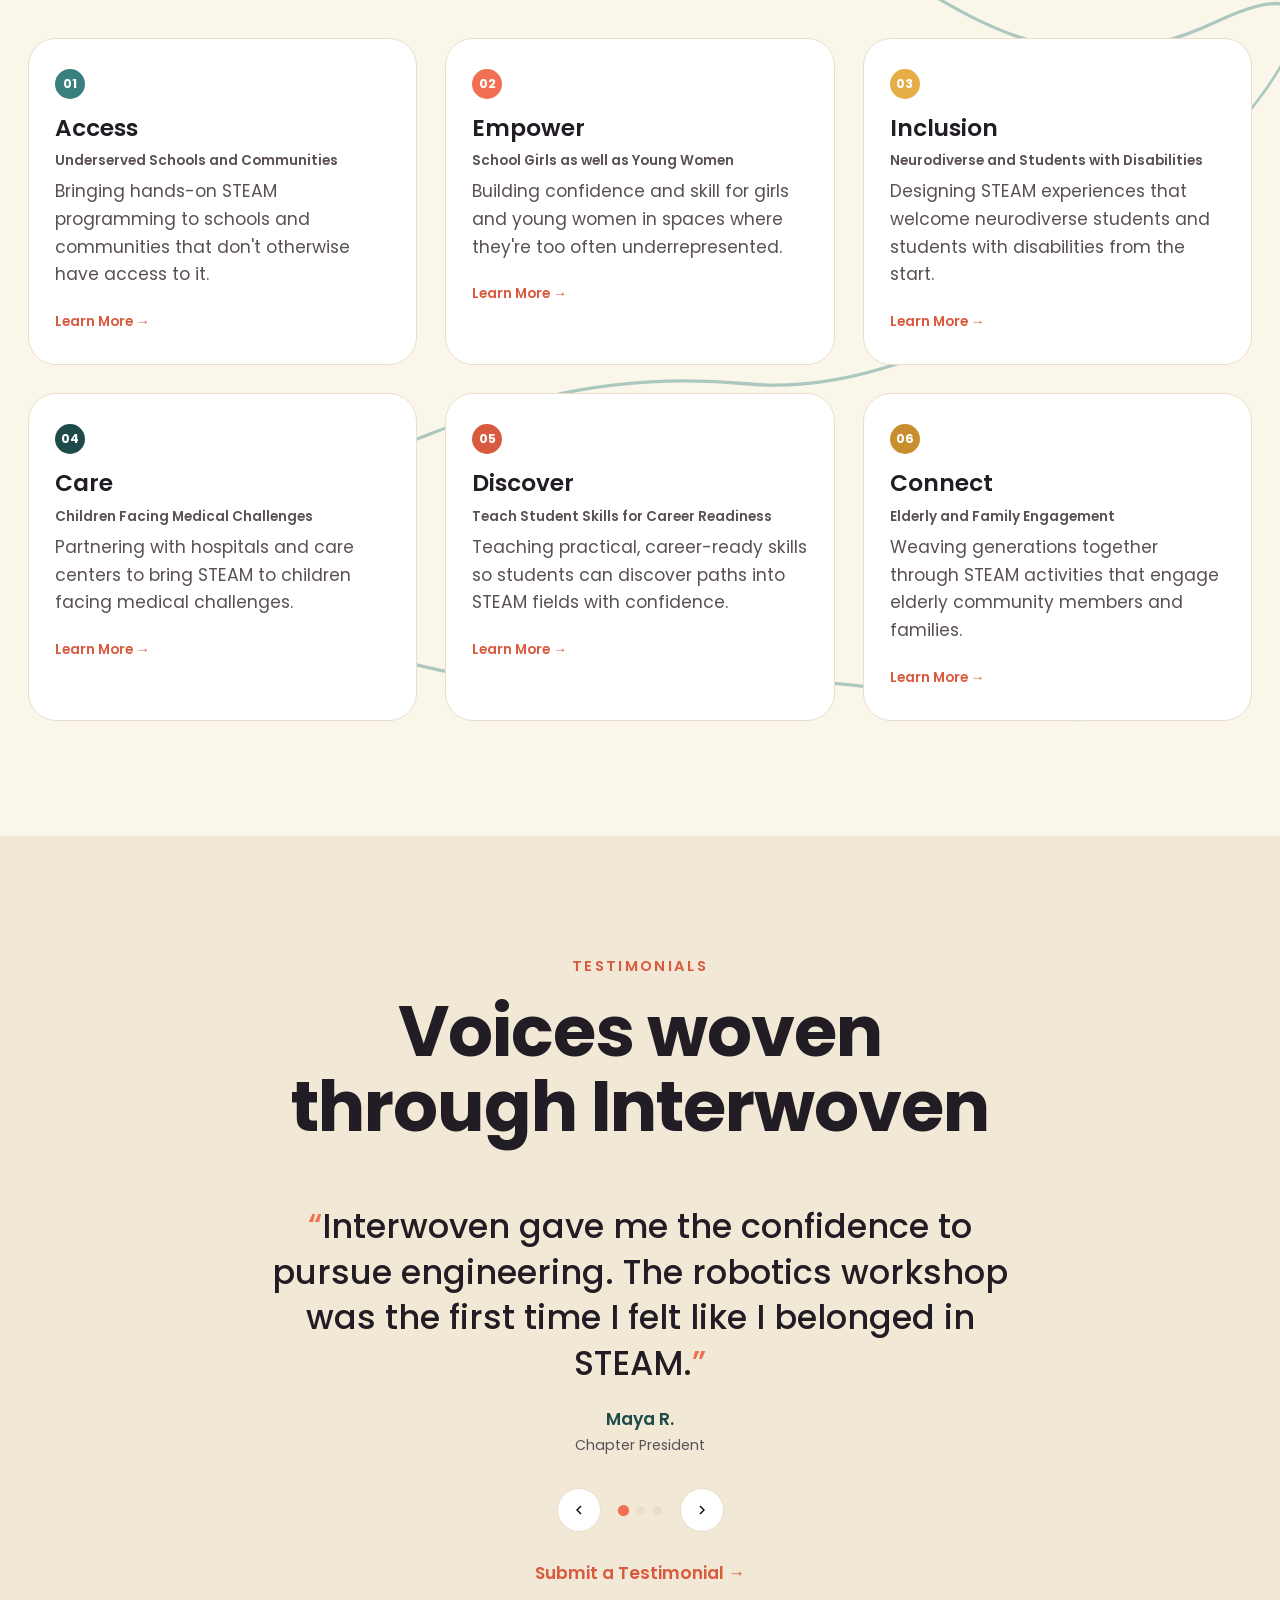
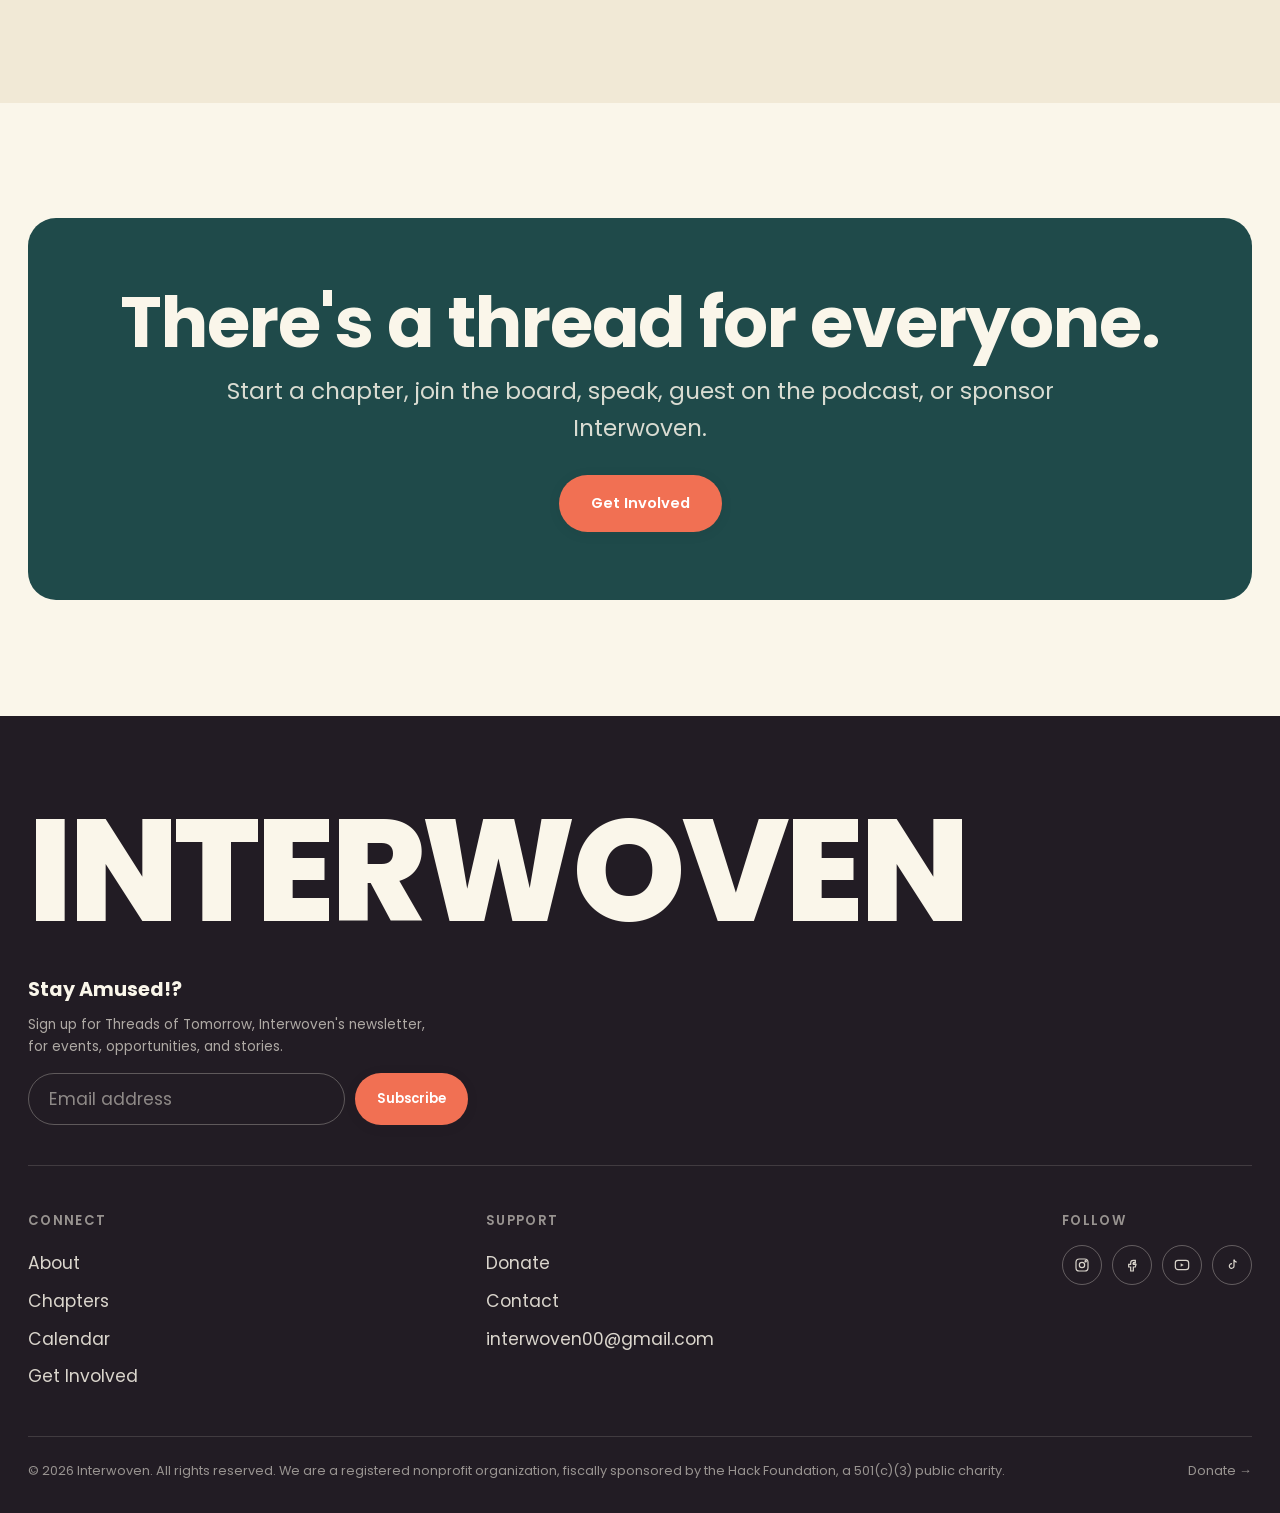
==== commit 306760f3: "Site updates: remove podcast section, roster/chapter overhaul, layout fixes - Remove Interwoven Podc" ====
--- a/index.html
+++ b/index.html
@@ -125,21 +125,6 @@
     </div>
   </section>
 
-  <!-- ============ PODCAST ============ -->
-  <section class="section">
-    <div class="wrap">
-      <div class="section-head" data-reveal>
-        <span class="eyebrow">Interwoven Podcast</span>
-        <h2 style="margin-top:16px;">Conversations woven from the community</h2>
-      </div>
-      <div class="podcast-card" data-reveal>
-        <span class="podcast-ep">Episode 01</span>
-        <h3 class="h3">Coming August 19</h3>
-        <p class="text-soft">Featuring <strong>Mia Nixon</strong>. The first episode of the Interwoven Podcast: conversations with the students, mentors, and partners weaving STEAM into their communities.</p>
-      </div>
-    </div>
-  </section>
-
   <!-- ============ TESTIMONIALS ============ -->
   <section class="section" style="background:var(--cream-deep);">
     <div class="wrap">
@@ -233,7 +218,7 @@
           <a href="https://instagram.com/interwoven0" target="_blank" rel="noopener" aria-label="Instagram"><svg width="16" height="16" viewBox="0 0 24 24" fill="none" stroke="currentColor" stroke-width="1.8"><rect x="3" y="3" width="18" height="18" rx="5"/><circle cx="12" cy="12" r="4"/><circle cx="17.5" cy="6.5" r="1"/></svg></a>
           <a href="https://facebook.com/interwoven0" target="_blank" rel="noopener" aria-label="Facebook"><svg width="16" height="16" viewBox="0 0 24 24" fill="none" stroke="currentColor" stroke-width="1.8"><path d="M14 9h3V5h-3a4 4 0 0 0-4 4v2H7v4h3v6h4v-6h3l1-4h-4V9a1 1 0 0 1 1-1z"/></svg></a>
           <a href="https://www.youtube.com/@Interwoven-steam" target="_blank" rel="noopener" aria-label="YouTube"><svg width="16" height="16" viewBox="0 0 24 24" fill="none" stroke="currentColor" stroke-width="1.8"><rect x="2" y="5" width="20" height="14" rx="4"/><path d="M10 9.5v5l4.5-2.5z" fill="currentColor" stroke="none"/></svg></a>
-          <a href="https://www.tiktok.com/@interwoven6" target="_blank" rel="noopener" aria-label="TikTok"><svg width="16" height="16" viewBox="0 0 24 24" fill="none" stroke="currentColor" stroke-width="1.8"><path d="M15 4v9.5a3.5 3.5 0 1 1-3-3.46"/><path d="M15 4c.3 2 1.6 3.4 4 3.7"/></svg></a>
+          <a href="https://www.tiktok.com/@interwoven_steam" target="_blank" rel="noopener" aria-label="TikTok"><svg width="16" height="16" viewBox="0 0 24 24" fill="none" stroke="currentColor" stroke-width="1.8"><path d="M15 4v9.5a3.5 3.5 0 1 1-3-3.46"/><path d="M15 4c.3 2 1.6 3.4 4 3.7"/></svg></a>
         </div>
       </div>
     </div>
--- a/css/styles.css
+++ b/css/styles.css
@@ -482,6 +482,15 @@
 .visually-hidden{ position: absolute; width: 1px; height: 1px; overflow: hidden; clip: rect(0 0 0 0); white-space: nowrap; }
 
 /* ---------- Split hero (About) ---------- */
+/* ---------- Split hero (About) ---------- */
+.split-hero{ display: grid; grid-template-columns: 1fr 1fr; gap: 24px; }
+@media (max-width: 820px){ .split-hero{ grid-template-columns: 1fr; } }
+.split-block{ padding: clamp(32px,5vw,56px); border-radius: var(--r-lg); box-shadow: var(--shadow-md); }
+.split-block.story{ background: var(--surface); }
+.split-block.mission{ background: var(--teal-deep); color: var(--cream); }
+.split-block.mission h3, .split-block.mission p{ color: var(--cream); }
+.split-block .eyebrow{ margin-bottom: 14px; }
+.split-block.mission .eyebrow{ color: var(--amber); }
 .plain-block{ max-width: 72ch; margin-bottom: 56px; }
 .plain-block:last-child{ margin-bottom: 0; }
 .plain-block p{ color: var(--text-soft); }
